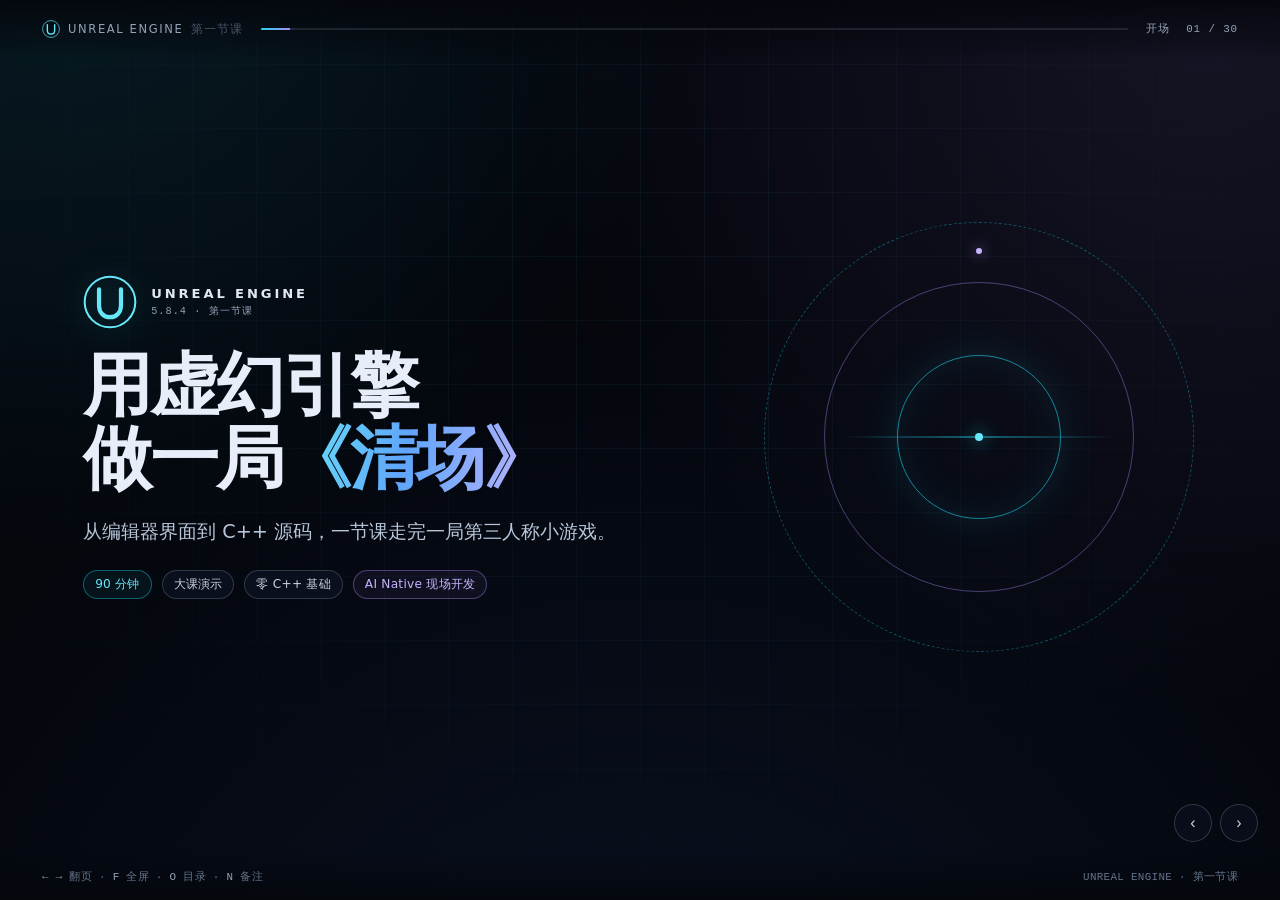
==== html/index.html @ 7608ccec "第一节课：UE《清场》课程规划与 HTML 课件" ====
<!DOCTYPE html>
<html lang="zh-CN">
<head>
<meta charset="UTF-8">
<meta name="viewport" content="width=device-width, initial-scale=1">
<title>第一节课 · 用虚幻引擎做一局《清场》</title>
<link rel="stylesheet" href="style.css">
</head>
<body>

<svg class="defs" aria-hidden="true">
  <defs>
    <symbol id="ue-mark" viewBox="0 0 64 64">
      <circle cx="32" cy="32" r="30" fill="none" stroke="currentColor" stroke-width="2.4"/>
      <path d="M19 17v19c0 8.5 5.4 14 13 14s13-5.5 13-14V17" fill="none" stroke="currentColor" stroke-width="5" stroke-linecap="round"/>
    </symbol>
    <marker id="arr-red" markerWidth="10" markerHeight="10" refX="8" refY="3" orient="auto"><path d="M0,0 L8,3 L0,6 Z" fill="#fb7185"/></marker>
    <marker id="arr-green" markerWidth="10" markerHeight="10" refX="8" refY="3" orient="auto"><path d="M0,0 L8,3 L0,6 Z" fill="#34d399"/></marker>
    <marker id="arr-blue" markerWidth="10" markerHeight="10" refX="8" refY="3" orient="auto"><path d="M0,0 L8,3 L0,6 Z" fill="#60a5fa"/></marker>
    <marker id="arr-cyan" markerWidth="10" markerHeight="10" refX="8" refY="3" orient="auto"><path d="M0,0 L8,3 L0,6 Z" fill="#22d3ee"/></marker>
    <marker id="arr-violet" markerWidth="10" markerHeight="10" refX="8" refY="3" orient="auto"><path d="M0,0 L8,3 L0,6 Z" fill="#a78bfa"/></marker>
    <marker id="arr-amber" markerWidth="10" markerHeight="10" refX="8" refY="3" orient="auto"><path d="M0,0 L8,3 L0,6 Z" fill="#fbbf24"/></marker>
  </defs>
</svg>

<div class="deck">
  <header class="topbar">
    <div class="brand">
      <svg class="ue-logo sm"><use href="#ue-mark"/></svg>
      <span>UNREAL ENGINE</span>
      <i>第一节课</i>
    </div>
    <div class="progress"><span id="progressBar"></span></div>
    <div class="meta"><span id="sectionLabel"></span><span id="counter">01 / 30</span></div>
  </header>

  <main id="slides">

    <section class="slide cover active" data-section="开场" data-title="用虚幻引擎做一局《清场》">
      <div class="slide-inner cover-grid">
        <div>
          <div class="logo-lockup reveal">
            <svg class="ue-logo"><use href="#ue-mark"/></svg>
            <div><b>UNREAL ENGINE</b><span>5.8.4 · 第一节课</span></div>
          </div>
          <h1 class="reveal" style="--d:1">用虚幻引擎<br>做一局<span class="grad">《清场》</span></h1>
          <p class="lead reveal" style="--d:2">从编辑器界面到 C++ 源码，一节课走完一局第三人称小游戏。</p>
          <div class="chips reveal" style="--d:3">
            <span class="chip cyan">90 分钟</span>
            <span class="chip">大课演示</span>
            <span class="chip">零 C++ 基础</span>
            <span class="chip violet">AI Native 现场开发</span>
          </div>
        </div>
        <div class="hero-visual reveal" style="--d:2" aria-hidden="true">
          <div class="ring r1"></div>
          <div class="ring r2"></div>
          <div class="ring r3"></div>
          <div class="cross"></div>
          <div class="orb-dot"></div>
          <div class="orb"><i></i></div>
        </div>
      </div>
      <aside class="notes">开场别讲历史。直接说：90 分钟后，你们会看到一局能跑、能打、能赢的游戏，以及它对应的源码。</aside>
    </section>

    <section class="slide" data-section="路线" data-title="90 分钟路线">
      <div class="slide-inner">
        <div class="kicker reveal">今天的路线</div>
        <h2 class="reveal" style="--d:1">90 分钟，把一局游戏从界面带到源码</h2>
        <p class="lead reveal" style="--d:2">前 40 分钟打基础，中间 20 分钟讲框架和读法，最后 30 分钟现场生成、读码收口。</p>
        <div class="timeline reveal" style="--d:3">
          <div class="tl-item"><span class="t">06–24</span><b>界面 + 坐标系</b><small>先能在编辑器里找到东西</small></div>
          <div class="tl-item"><span class="t">24–40</span><b>射线 + Tick</b><small>打中什么，什么时候跑</small></div>
          <div class="tl-item"><span class="t">40–52</span><b>Gameplay 框架</b><small>五个类，五个问题</small></div>
          <div class="tl-item"><span class="t">52–60</span><b>蓝图与 C++</b><small>同一个类的两种写法</small></div>
          <div class="tl-item"><span class="t">60–84</span><b>AI Native</b><small>四个任务，现场生成</small></div>
          <div class="tl-item"><span class="t">84–90</span><b>读码 + 收尾</b><small>把生成的代码对上号</small></div>
        </div>
      </div>
      <aside class="notes">把节奏说清楚：前 40 分钟打基础，后 30 分钟现场生成。每个时间段只做一件事，别拖。</aside>
    </section>

    <section class="slide" data-section="目标" data-title="最终形态：清场">
      <div class="slide-inner">
        <div class="kicker reveal">最终形态</div>
        <h2 class="reveal" style="--d:1">一局完整的《清场》</h2>
        <div class="two reveal" style="--d:2">
          <div class="arena" aria-hidden="true">
            <div class="floor"></div>
            <div class="crate" style="left:18%;top:26%"></div>
            <div class="crate" style="left:68%;top:58%"></div>
            <div class="crate" style="left:44%;top:70%"></div>
            <div class="enemy" style="left:24%;top:38%"></div>
            <div class="enemy" style="left:72%;top:28%"></div>
            <div class="enemy" style="left:61%;top:64%"></div>
            <div class="enemy" style="left:33%;top:62%"></div>
            <div class="enemy" style="left:80%;top:48%"></div>
            <div class="player" style="left:48%;top:46%"></div>
            <div class="crosshair"></div>
            <div class="hud-mock">
              <div class="hp"><i></i></div>
              <div class="count">剩余 5</div>
            </div>
          </div>
          <div class="stack">
            <div class="card">
              <span class="num">核心循环</span>
              <ul class="list">
                <li>移动、跳跃、瞄准</li>
                <li>准星点射，小怪两枪倒</li>
                <li>被小怪追着打，血量下降</li>
                <li>清完 5 个胜利，血量归零失败</li>
                <li>按 R 重开</li>
              </ul>
            </div>
            <div class="grid g4">
              <div class="stat">5<small>小怪</small></div>
              <div class="stat">100<small>玩家血量</small></div>
              <div class="stat">25<small>单发伤害</small></div>
              <div class="stat">2<small>枪一个</small></div>
            </div>
          </div>
        </div>
      </div>
      <aside class="notes">先把目标亮出来。后面每个知识点都服务于这一局：坐标、射线、Tick、血量和胜负。</aside>
    </section>

    <section class="slide" data-section="界面" data-title="编辑器先认四块">
      <div class="slide-inner">
        <div class="kicker reveal">界面</div>
        <h2 class="reveal" style="--d:1">编辑器先认四块</h2>
        <p class="lead reveal" style="--d:2">今天只用到这四个面板，其它的先当不存在。</p>
        <div class="editor-mock reveal" style="--d:3" aria-hidden="true">
          <div class="panel viewport"><span>Viewport</span><b>视口</b><em class="badge">看</em></div>
          <div class="panel outliner"><span>Outliner</span><b>大纲</b><em class="badge">选</em></div>
          <div class="panel details"><span>Details</span><b>细节</b><em class="badge">改</em></div>
          <div class="panel content"><span>Content Browser</span><b>内容浏览器</b><em class="badge">找</em></div>
        </div>
      </div>
      <aside class="notes">打开工程，先用大纲点一个箱子，让大家看细节面板的数字跟着变。不要先讲蓝图。</aside>
    </section>

    <section class="slide" data-section="界面" data-title="点一下，改的是关卡里的对象">
      <div class="slide-inner">
        <div class="kicker reveal">界面</div>
        <h2 class="reveal" style="--d:1">点一下，改的是关卡里的那个对象</h2>
        <div class="grid g3 reveal" style="--d:2">
          <div class="card"><span class="num">01</span><h3>大纲里选中</h3><p class="small muted">点名字，视口里出现选中框。</p></div>
          <div class="card"><span class="num">02</span><h3>视口里拖 Gizmo</h3><p class="small muted">红绿蓝三个箭头，对应三个轴。</p></div>
          <div class="card"><span class="num">03</span><h3>细节面板改数值</h3><p class="small muted">Location / Rotation / Scale 实时变。</p></div>
        </div>
        <div class="card reveal" style="--d:3;margin-top:20px">
          <div class="row">
            <span class="chip cyan">Play / PIE</span>
            <span class="muted small">玩一下，按 Esc 停下，回到编辑状态。</span>
          </div>
          <p class="small" style="margin-top:10px">现在改的是<b>关卡里的这个实例</b>；类本身在内容浏览器里。这个区别后面会反复用到。</p>
        </div>
      </div>
      <aside class="notes">强调“实例”和“类”的区别。视口里拖的是位置，不是模型本身。</aside>
    </section>

    <section class="slide" data-section="必备知识" data-title="UE 的坐标系：左手系">
      <div class="slide-inner">
        <div class="kicker reveal">坐标系</div>
        <h2 class="reveal" style="--d:1">UE 的坐标系：左手系</h2>
        <div class="two reveal" style="--d:2">
          <svg class="diagram" viewBox="0 0 560 440" role="img" aria-label="UE 左手坐标系：X 向前、Y 向右、Z 向上">
            <polygon points="280,250 440,330 280,410 120,330" fill="rgba(59,130,246,.06)" stroke="rgba(148,163,184,.2)" stroke-width="1"/>
            <path d="M280 250 L280 330 M200 290 L360 370 M360 290 L200 370" stroke="rgba(148,163,184,.12)" stroke-width="1"/>
            <line x1="280" y1="330" x2="280" y2="76" stroke="#60a5fa" stroke-width="4" marker-end="url(#arr-blue)"/>
            <line x1="280" y1="330" x2="108" y2="406" stroke="#fb7185" stroke-width="4" marker-end="url(#arr-red)"/>
            <line x1="280" y1="330" x2="452" y2="406" stroke="#34d399" stroke-width="4" marker-end="url(#arr-green)"/>
            <rect x="266" y="262" width="28" height="68" rx="14" fill="rgba(34,211,238,.12)" stroke="#22d3ee" stroke-width="2"/>
            <circle cx="280" cy="262" r="14" fill="rgba(34,211,238,.18)" stroke="#22d3ee" stroke-width="2"/>
            <circle cx="280" cy="330" r="5" fill="#e2e8f0"/>
            <text x="292" y="72" fill="#93c5fd" font-size="19" font-weight="600">Z 上</text>
            <text x="54" y="424" fill="#fda4af" font-size="19" font-weight="600">X 前</text>
            <text x="464" y="424" fill="#6ee7b7" font-size="19" font-weight="600">Y 右</text>
            <text x="292" y="368" fill="#94a3b8" font-size="14">原点</text>
            <text x="300" y="296" fill="#67e8f9" font-size="13">角色</text>
          </svg>
          <div>
            <ul class="list">
              <li><b style="color:#fda4af">X</b> 朝前：角色面朝的方向</li>
              <li><b style="color:#6ee7b7">Y</b> 朝右：从角色左手边到右手边</li>
              <li><b style="color:#93c5fd">Z</b> 朝上：跳跃、高度</li>
              <li>单位是厘米：角色约 180，地板一格 100</li>
              <li>和数学课常见的 Y 朝上不同，先把这张图记住</li>
            </ul>
            <div class="card tight" style="margin-top:18px">
              <p class="small" style="margin:0"><b>判断方法：</b>看角色脚下的箭头，红色指向哪，哪就是它的前方。</p>
            </div>
          </div>
        </div>
      </div>
      <aside class="notes">在视口里沿 X 拖一下，强调 X 是朝前，不是屏幕左右。Y 才是左右。</aside>
    </section>

    <section class="slide" data-section="必备知识" data-title="一个物体在场景里的三件事">
      <div class="slide-inner">
        <div class="kicker reveal">坐标系</div>
        <h2 class="reveal" style="--d:1">一个物体在场景里的三件事</h2>
        <div class="grid g3 reveal" style="--d:2">
          <div class="card"><span class="num">Location</span><h3>位置</h3><p class="small muted">X / Y / Z，单位厘米。决定它站在哪。</p><div class="stat" style="font-size:1.3rem;margin-top:12px">0, 0, 0</div></div>
          <div class="card"><span class="num">Rotation</span><h3>旋转</h3><p class="small muted">Pitch / Yaw / Roll，单位度。决定它朝哪。</p><div class="stat" style="font-size:1.3rem;margin-top:12px">0°, 0°, 0°</div></div>
          <div class="card"><span class="num">Scale</span><h3>缩放</h3><p class="small muted">三轴独立缩放。决定它多大。</p><div class="stat" style="font-size:1.3rem;margin-top:12px">1.0, 1.0, 1.0</div></div>
        </div>
        <div class="card reveal" style="--d:3;margin-top:20px">
          <div class="row" style="justify-content:space-between">
            <div><h3 style="margin-bottom:4px">世界坐标 vs 局部坐标</h3><p class="small muted" style="margin:0">父物体转 90°，子物体跟着转。局部坐标是“相对父物体”的。</p></div>
            <div class="flow"><span class="node c">父物体</span><span class="arr">→</span><span class="node">子物体</span><span class="arr">↺</span><span class="node v">一起转</span></div>
          </div>
        </div>
      </div>
      <aside class="notes">用父子物体演示：把箱子挂到另一个箱子下面，转父物体，子物体跟着动。</aside>
    </section>

    <section class="slide" data-section="必备知识" data-title="Pitch / Yaw / Roll">
      <div class="slide-inner">
        <div class="kicker reveal">坐标系</div>
        <h2 class="reveal" style="--d:1">Pitch / Yaw / Roll：三个轴，三种转法</h2>
        <div class="grid g3 reveal" style="--d:2">
          <div class="card" style="text-align:center">
            <svg class="diagram mini" viewBox="0 0 260 220">
              <circle cx="120" cy="110" r="32" fill="rgba(34,211,238,.1)" stroke="#22d3ee" stroke-width="2"/>
              <path d="M120 110 L158 110" stroke="#22d3ee" stroke-width="3" stroke-linecap="round"/>
              <circle cx="162" cy="110" r="4" fill="#22d3ee"/>
              <path d="M178 68 A56 56 0 0 1 178 152" fill="none" stroke="#fb7185" stroke-width="3" marker-end="url(#arr-red)"/>
              <text x="130" y="192" text-anchor="middle" fill="#e2e8f0" font-size="18" font-weight="600">Pitch</text>
              <text x="130" y="212" text-anchor="middle" fill="#94a3b8" font-size="13">点头</text>
            </svg>
          </div>
          <div class="card" style="text-align:center">
            <svg class="diagram mini" viewBox="0 0 260 220">
              <circle cx="130" cy="110" r="32" fill="rgba(52,211,153,.1)" stroke="#34d399" stroke-width="2"/>
              <path d="M130 110 L168 110" stroke="#34d399" stroke-width="3" stroke-linecap="round"/>
              <circle cx="172" cy="110" r="4" fill="#34d399"/>
              <path d="M172 110 A52 52 0 1 1 90 122" fill="none" stroke="#fb7185" stroke-width="3" marker-end="url(#arr-red)"/>
              <text x="130" y="192" text-anchor="middle" fill="#e2e8f0" font-size="18" font-weight="600">Yaw</text>
              <text x="130" y="212" text-anchor="middle" fill="#94a3b8" font-size="13">摇头</text>
            </svg>
          </div>
          <div class="card" style="text-align:center">
            <svg class="diagram mini" viewBox="0 0 260 220">
              <circle cx="130" cy="110" r="32" fill="rgba(167,139,250,.1)" stroke="#a78bfa" stroke-width="2"/>
              <path d="M98 110 L162 110" stroke="#a78bfa" stroke-width="3" stroke-linecap="round"/>
              <path d="M102 88 A46 46 0 0 1 158 88" fill="none" stroke="#fb7185" stroke-width="3" marker-end="url(#arr-red)"/>
              <text x="130" y="192" text-anchor="middle" fill="#e2e8f0" font-size="18" font-weight="600">Roll</text>
              <text x="130" y="212" text-anchor="middle" fill="#94a3b8" font-size="13">歪头</text>
            </svg>
          </div>
        </div>
        <p class="lead reveal" style="--d:3;text-align:center;margin-top:18px">点头是 Pitch，摇头是 Yaw，歪头是 Roll。</p>
      </div>
      <aside class="notes">用手腕做三个动作，让学生跟着做一次。比背单词快。</aside>
    </section>

    <section class="slide" data-section="必备知识" data-title="射线检测：起点 + 方向">
      <div class="slide-inner">
        <div class="kicker reveal">射线检测</div>
        <h2 class="reveal" style="--d:1">从一点朝一个方向，问「打到了什么」</h2>
        <div class="two reveal" style="--d:2">
          <svg class="diagram" viewBox="0 0 680 380" role="img" aria-label="射线从起点沿方向命中目标，返回命中点和法线">
            <rect x="52" y="186" width="54" height="34" rx="6" fill="rgba(34,211,238,.12)" stroke="#22d3ee" stroke-width="2"/>
            <circle cx="112" cy="203" r="7" fill="#22d3ee"/>
            <text x="40" y="250" fill="#67e8f9" font-size="15">起点</text>
            <rect x="500" y="110" width="46" height="120" rx="22" fill="rgba(251,113,133,.12)" stroke="#fb7185" stroke-width="2"/>
            <text x="498" y="270" fill="#fda4af" font-size="15">目标</text>
            <line x1="118" y1="203" x2="500" y2="170" stroke="#22d3ee" stroke-width="2.5" stroke-dasharray="8 7"/>
            <line x1="500" y1="170" x2="648" y2="150" stroke="rgba(34,211,238,.28)" stroke-width="2" stroke-dasharray="4 8"/>
            <circle cx="500" cy="170" r="7" fill="#fff" stroke="#22d3ee" stroke-width="3"/>
            <path d="M500 170 L500 94" stroke="#34d399" stroke-width="2.5" marker-end="url(#arr-green)"/>
            <text x="512" y="92" fill="#6ee7b7" font-size="15">法线</text>
            <text x="282" y="198" fill="#67e8f9" font-size="14">方向</text>
            <text x="470" y="158" fill="#e2e8f0" font-size="14" text-anchor="end">命中点</text>
            <path d="M130 310 L500 310" stroke="rgba(148,163,184,.4)" stroke-width="1" stroke-dasharray="4 4"/>
            <path d="M130 304 L130 316 M500 304 L500 316" stroke="rgba(148,163,184,.4)" stroke-width="1"/>
            <text x="315" y="302" text-anchor="middle" fill="#94a3b8" font-size="13">距离</text>
          </svg>
          <div class="stack">
            <div class="card tight"><span class="num">输入</span><p style="margin:0"><b>起点</b> + <b>方向</b>。方向通常是单位向量。</p></div>
            <div class="card tight"><span class="num">输出</span><p style="margin:0"><b>打中了谁</b>、命中点、距离、法线。</p></div>
            <div class="card tight" style="border-color:rgba(34,211,238,.35)"><span class="num">一句话</span><p style="margin:0">两个输入，一个结果。所有射线检测都是这一件事。</p></div>
          </div>
        </div>
      </div>
      <aside class="notes">用激光笔从眼睛指向屏幕一点，告诉大家：射线就是这条线，起点是眼睛，方向是手指的方向。</aside>
    </section>

    <section class="slide" data-section="必备知识" data-title="线、球、通道">
      <div class="slide-inner">
        <div class="kicker reveal">射线检测</div>
        <h2 class="reveal" style="--d:1">线、球、通道：只测该测的东西</h2>
        <div class="grid g3 reveal" style="--d:2">
          <div class="card">
            <span class="num">Line Trace</span>
            <h3>一条线</h3>
            <svg class="diagram mini" viewBox="0 0 260 150" style="margin:8px auto">
              <line x1="20" y1="100" x2="210" y2="60" stroke="#22d3ee" stroke-width="2" stroke-dasharray="6 5" marker-end="url(#arr-cyan)"/>
              <rect x="170" y="38" width="36" height="86" rx="18" fill="rgba(251,113,133,.1)" stroke="#fb7185" stroke-width="2"/>
              <circle cx="190" cy="66" r="5" fill="#fff"/>
            </svg>
            <p class="small muted" style="margin:0">一个点扫过去，最干净，适合点射。</p>
          </div>
          <div class="card">
            <span class="num">Sphere Trace</span>
            <h3>一条有粗细的线</h3>
            <svg class="diagram mini" viewBox="0 0 260 150" style="margin:8px auto">
              <line x1="20" y1="100" x2="180" y2="64" stroke="#a78bfa" stroke-width="18" stroke-opacity=".18"/>
              <line x1="20" y1="100" x2="180" y2="64" stroke="#a78bfa" stroke-width="2" marker-end="url(#arr-violet)"/>
              <circle cx="180" cy="64" r="26" fill="rgba(167,139,250,.12)" stroke="#a78bfa" stroke-width="2"/>
              <rect x="196" y="38" width="36" height="86" rx="18" fill="rgba(251,113,133,.1)" stroke="#fb7185" stroke-width="2"/>
            </svg>
            <p class="small muted" style="margin:0">有半径，擦边也能中，适合近战或粗判定。</p>
          </div>
          <div class="card">
            <span class="num">Trace Channel</span>
            <h3>通道决定“撞到什么”</h3>
            <ul class="list small">
              <li><b>Visibility</b>：场景里看得见的东西</li>
              <li><b>Camera</b>：只挡镜头的东西</li>
              <li>碰撞预设：Block / Overlap / Ignore</li>
            </ul>
          </div>
        </div>
        <div class="card reveal" style="--d:3;margin-top:18px">
          <div class="flow" style="justify-content:center">
            <span class="node c">准星</span><span class="arr">→</span>
            <span class="node">相机</span><span class="arr">→</span>
            <span class="node g">Visibility</span><span class="arr">→</span>
            <span class="node r">敌人</span>
          </div>
          <p class="small muted" style="text-align:center;margin:10px 0 0">这局游戏就走这一条链，别加自定义通道。</p>
        </div>
      </div>
      <aside class="notes">只讲 Visibility 和 Camera。自定义通道留给下一节课。</aside>
    </section>

    <section class="slide" data-section="必备知识" data-title="Tick：每帧都跑，还是发生了才跑">
      <div class="slide-inner">
        <div class="kicker reveal">游戏循环</div>
        <h2 class="reveal" style="--d:1">每帧都跑，还是发生了才跑？</h2>
        <div class="lane reveal" style="--d:2">
          <div class="label">Tick<small>每帧都跑</small></div>
          <div class="track ticks"></div>
        </div>
        <div class="lane reveal" style="--d:3">
          <div class="label">事件<small>发生了才跑</small></div>
          <div class="track events">
            <span class="ev" style="left:18%"></span>
            <span class="ev" style="left:47%"></span>
            <span class="ev" style="left:76%"></span>
          </div>
        </div>
        <div class="grid g3 reveal" style="--d:4;margin-top:16px">
          <div class="card tight"><h3>持续变化 → Tick</h3><p class="small muted" style="margin:0">敌人追人、冷却倒计时、每帧更新朝向。</p></div>
          <div class="card tight"><h3>响应 → 回调</h3><p class="small muted" style="margin:0">按键、受伤、碰撞、进出触发区。</p></div>
          <div class="card tight" style="border-color:rgba(34,211,238,.35)"><h3>原则</h3><p class="small" style="margin:0">能在事件里做，就别放 Tick。</p></div>
        </div>
      </div>
      <aside class="notes">问一句：敌人追人应该放哪？停两秒再答。答案是 Tick，因为它是持续变化。</aside>
    </section>

    <section class="slide" data-section="必备知识" data-title="DeltaTime：按秒算，不按帧算">
      <div class="slide-inner">
        <div class="kicker reveal">游戏循环</div>
        <h2 class="reveal" style="--d:1">DeltaTime：让速度按秒算，不按帧算</h2>
        <p class="lead reveal" style="--d:2">同样跑 1 秒，帧率不同，帧数就不同。乘上 DeltaTime，距离才一样。</p>
        <div class="reveal" style="--d:3;margin-top:18px">
          <div class="row" style="gap:16px;margin-bottom:8px"><span class="tiny" style="color:#67e8f9">60 fps</span><span class="muted small">每帧 16.7 ms</span></div>
          <div class="dt-track"></div>
          <div class="row" style="gap:16px;margin:18px 0 8px"><span class="tiny" style="color:#c4b5fd">30 fps</span><span class="muted small">每帧 33.3 ms</span></div>
          <div class="dt-track slow"></div>
          <div class="row" style="justify-content:space-between;margin-top:10px"><span class="tiny muted">0 s</span><span class="tiny muted">1 s · 都是 200 cm</span></div>
        </div>
        <div class="grid g2 reveal" style="--d:4;margin-top:18px">
          <div class="card tight"><span class="num">写法</span><pre class="code" style="border:0;padding:6px 0;background:transparent">Distance = Speed * DeltaTime;</pre></div>
          <div class="card tight" style="border-color:rgba(251,113,133,.35)"><h3 style="color:#fda4af">不乘会怎样</h3><p class="small muted" style="margin:0">帧率高一倍，跑得就快一倍。同一台机器换个场景，手感就变了。</p></div>
        </div>
      </div>
      <aside class="notes">现场把帧率限制到 30，跑同一段路，对比一下。这个演示比公式直观。</aside>
    </section>

    <section class="slide framework" data-section="框架" data-title="Gameplay 框架：五个类，五个问题">
      <div class="slide-inner">
        <div class="kicker reveal">Gameplay 框架</div>
        <h2 class="reveal" style="--d:1">五个类，回答五个问题</h2>
        <p class="lead reveal" style="--d:2">不背继承树。每个类只记一句话：它负责回答什么。</p>
        <svg class="diagram reveal" style="--d:3;margin-top:8px" viewBox="0 0 1000 470" role="img" aria-label="Gameplay 框架：GameMode、GameState、PlayerController、Character、PlayerState 的关系">
          <rect x="350" y="30" width="300" height="100" rx="14" fill="rgba(34,211,238,.07)" stroke="rgba(34,211,238,.55)" stroke-width="1.5"/>
          <text x="500" y="70" text-anchor="middle" fill="#67e8f9" font-size="21" font-weight="600">GameMode</text>
          <text x="500" y="100" text-anchor="middle" fill="#94a3b8" font-size="15">这一局怎么玩</text>
          <rect x="700" y="30" width="260" height="100" rx="14" fill="rgba(167,139,250,.07)" stroke="rgba(167,139,250,.55)" stroke-width="1.5"/>
          <text x="830" y="70" text-anchor="middle" fill="#c4b5fd" font-size="21" font-weight="600">GameState</text>
          <text x="830" y="100" text-anchor="middle" fill="#94a3b8" font-size="15">这一局现在怎样</text>
          <rect x="30" y="300" width="280" height="100" rx="14" fill="rgba(52,211,153,.07)" stroke="rgba(52,211,153,.55)" stroke-width="1.5"/>
          <text x="170" y="340" text-anchor="middle" fill="#6ee7b7" font-size="21" font-weight="600">PlayerController</text>
          <text x="170" y="370" text-anchor="middle" fill="#94a3b8" font-size="15">谁在操作</text>
          <rect x="350" y="300" width="300" height="100" rx="14" fill="rgba(251,191,36,.07)" stroke="rgba(251,191,36,.55)" stroke-width="1.5"/>
          <text x="500" y="340" text-anchor="middle" fill="#fcd34d" font-size="21" font-weight="600">Character</text>
          <text x="500" y="370" text-anchor="middle" fill="#94a3b8" font-size="15">被控制的身体</text>
          <rect x="700" y="300" width="260" height="100" rx="14" fill="rgba(148,163,184,.04)" stroke="rgba(148,163,184,.35)" stroke-width="1.5" stroke-dasharray="7 6"/>
          <text x="830" y="340" text-anchor="middle" fill="#94a3b8" font-size="21" font-weight="600">PlayerState</text>
          <text x="830" y="370" text-anchor="middle" fill="#64748b" font-size="15">跨局玩家数据 · 本课不用</text>
          <line x1="652" y1="80" x2="694" y2="80" stroke="#22d3ee" stroke-width="2" marker-end="url(#arr-cyan)"/>
          <text x="673" y="66" text-anchor="middle" fill="#67e8f9" font-size="12">写状态</text>
          <line x1="312" y1="350" x2="344" y2="350" stroke="#34d399" stroke-width="2" marker-end="url(#arr-green)"/>
          <text x="328" y="336" text-anchor="middle" fill="#6ee7b7" font-size="12">占有</text>
          <line x1="500" y1="134" x2="500" y2="294" stroke="rgba(34,211,238,.55)" stroke-width="2" stroke-dasharray="6 6" marker-end="url(#arr-cyan)"/>
          <text x="514" y="220" fill="#67e8f9" font-size="12">生成 / 规则</text>
          <line x1="652" y1="350" x2="694" y2="350" stroke="#a78bfa" stroke-width="2" marker-end="url(#arr-violet)"/>
          <text x="673" y="336" text-anchor="middle" fill="#c4b5fd" font-size="12">上报</text>
        </svg>
      </div>
      <aside class="notes">五个类只记五个问题，不背继承树。指到图上：规则、状态、操作、身体、跨局数据。</aside>
    </section>

    <section class="slide" data-section="框架" data-title="这局游戏里，谁是谁">
      <div class="slide-inner">
        <div class="kicker reveal">框架</div>
        <h2 class="reveal" style="--d:1">在这局《清场》里，谁是谁</h2>
        <div class="grid g3 reveal" style="--d:2">
          <div class="card"><span class="num">GameMode</span><h3>规则</h3><p class="small muted" style="margin:0">开局刷 5 个怪；剩余 0 判胜；玩家死亡判负。</p></div>
          <div class="card"><span class="num">GameState</span><h3>这一局的状态</h3><p class="small muted" style="margin:0">剩余人数、是否结束；HUD 从这里读。</p></div>
          <div class="card"><span class="num">PlayerController</span><h3>输入与 HUD</h3><p class="small muted" style="margin:0">按键映射、创建 HUD、R 重开。</p></div>
          <div class="card"><span class="num">Character</span><h3>玩家身体</h3><p class="small muted" style="margin:0">移动、相机、开火、死亡。</p></div>
          <div class="card"><span class="num">Enemy</span><h3>小怪</h3><p class="small muted" style="margin:0">直线追、近身攻击、被打死消失。</p></div>
          <div class="card"><span class="num">HealthComponent</span><h3>血量</h3><p class="small muted" style="margin:0">玩家和小怪共用；扣血、广播、死亡。</p></div>
        </div>
        <p class="small muted reveal" style="--d:3;margin-top:16px">PlayerState 这节不用：单人、没有跨局要保留的玩家数据。</p>
      </div>
      <aside class="notes">指到工程里：GameMode 是哪个蓝图，Character 是哪个蓝图。让学生把名字和类对上。</aside>
    </section>

    <section class="slide" data-section="框架" data-title="我的代码什么时候跑">
      <div class="slide-inner">
        <div class="kicker reveal">生命周期</div>
        <h2 class="reveal" style="--d:1">我的代码什么时候跑？</h2>
        <div class="life reveal" style="--d:2">
          <div class="life-node"><b>BeginPlay</b><small>进入游戏时跑一次，做初始化。</small></div>
          <div class="life-node loop"><b>Tick</b><small>每帧跑，适合持续变化。</small></div>
          <div class="life-node"><b>输入回调</b><small>玩家按键时才跑。</small></div>
          <div class="life-node"><b>EndPlay</b><small>离开游戏时跑一次，做收尾。</small></div>
        </div>
        <div class="card reveal" style="--d:3;margin-top:26px">
          <p style="margin:0;text-align:center;font-size:clamp(1rem,1.5vw,1.2rem)">初始化在 <b style="color:#67e8f9">BeginPlay</b>，持续变化在 <b style="color:#c4b5fd">Tick</b>，响应在 <b style="color:#fcd34d">回调</b>，收尾在 <b style="color:#6ee7b7">EndPlay</b>。</p>
        </div>
      </div>
      <aside class="notes">用打印演示：BeginPlay 只出现一次，Tick 一直刷。学生看到日志就懂了。</aside>
    </section>

    <section class="slide" data-section="蓝图与 C++" data-title="蓝图和 C++ 是同一个类的两种写法">
      <div class="slide-inner">
        <div class="kicker reveal">蓝图与 C++</div>
        <h2 class="reveal" style="--d:1">同一个类的两种写法</h2>
        <div class="two top reveal" style="--d:2">
          <div class="card">
            <span class="num">蓝图</span>
            <h3>节点连线</h3>
            <div class="flow" style="margin-top:14px">
              <span class="node c">Event BeginPlay</span><span class="arr">→</span>
              <span class="node">Print String</span>
            </div>
            <p class="small muted" style="margin-top:14px">适合快速搭逻辑、调参数，看得见。</p>
          </div>
          <div class="card">
            <span class="num">C++</span>
            <h3>类声明</h3>
            <pre class="code"><span class="kw">UCLASS</span>()
<span class="kw">class</span> <span class="ty">AClearArenaCharacter</span> : <span class="kw">public</span> ACharacter
{
    <span class="ty">GENERATED_BODY</span>()

    <span class="ty">UPROPERTY</span>(EditAnywhere)
    <span class="kw">float</span> MaxHealth = 100.f;

    <span class="ty">UFUNCTION</span>()
    <span class="kw">void</span> OnDied();
};</pre>
          </div>
        </div>
        <div class="grid g3 reveal" style="--d:3;margin-top:18px">
          <div class="card tight"><h3><span style="color:#c4b5fd">UCLASS</span></h3><p class="small muted" style="margin:0">告诉引擎：这是一个可认识的类。</p></div>
          <div class="card tight"><h3><span style="color:#c4b5fd">UPROPERTY</span></h3><p class="small muted" style="margin:0">变量进编辑器、参与回收。</p></div>
          <div class="card tight"><h3><span style="color:#c4b5fd">UFUNCTION</span></h3><p class="small muted" style="margin:0">函数能被蓝图或引擎调用。</p></div>
        </div>
        <p class="small muted reveal" style="--d:4;margin-top:14px">前缀：<b>A</b> 是 Actor，<b>U</b> 是 UObject，<b>F</b> 是普通结构体。对象由引擎回收，不用手动 delete。</p>
      </div>
      <aside class="notes">并排打开蓝图和对应 C++，指出同一个类名。让学生看到“这两个是一回事”。</aside>
    </section>

    <section class="slide" data-section="蓝图与 C++" data-title="零基础读 C++：只看四个地方">
      <div class="slide-inner">
        <div class="kicker reveal">蓝图与 C++</div>
        <h2 class="reveal" style="--d:1">零基础读 C++：只看四个地方</h2>
        <div class="grid g2 reveal" style="--d:2">
          <div class="card"><span class="num">01 · 类名</span><pre class="code" style="background:transparent;border:0;padding:0">class AClearArenaCharacter : public ACharacter</pre><p class="small muted" style="margin:8px 0 0">它继承谁，大概就知道它是什么。</p></div>
          <div class="card"><span class="num">02 · 变量</span><pre class="code" style="background:transparent;border:0;padding:0">UPROPERTY(EditAnywhere)
float MaxHealth = 100.f;</pre><p class="small muted" style="margin:8px 0 0">UPROPERTY 上面的，能在编辑器里看到。</p></div>
          <div class="card"><span class="num">03 · 函数</span><pre class="code" style="background:transparent;border:0;padding:0">UFUNCTION()
void OnDied();</pre><p class="small muted" style="margin:8px 0 0">函数名说明它干什么，先不用读实现。</p></div>
          <div class="card"><span class="num">04 · 时机</span><pre class="code" style="background:transparent;border:0;padding:0">BeginPlay() / Tick() / Fire()</pre><p class="small muted" style="margin:8px 0 0">先找它什么时候跑，再读它做了什么。</p></div>
        </div>
        <div class="card reveal" style="--d:3;margin-top:18px">
          <div class="row" style="justify-content:space-between">
            <span class="small"><b>头文件</b> = 目录：这个类有什么</span>
            <span class="small"><b>cpp</b> = 正文：具体怎么做</span>
            <span class="small"><b>指针</b> = 遥控器：指着一个对象，不是对象本身</span>
          </div>
        </div>
      </div>
      <aside class="notes">只认四个地方，别逐行讲语法。学生今天的目标是“指认”，不是“默写”。</aside>
    </section>

    <section class="slide" data-section="蓝图与 C++" data-title="只追一条链路">
      <div class="slide-inner">
        <div class="kicker reveal">读源码</div>
        <h2 class="reveal" style="--d:1">只追一条链路，就够读懂这局</h2>
        <p class="lead reveal" style="--d:2">从按下开火，到血条变化。今天所有代码都挂在这条线上。</p>
        <div class="card reveal" style="--d:3;margin-top:22px">
          <div class="flow" style="justify-content:center;row-gap:14px">
            <span class="node c">按下开火</span><span class="arr">→</span>
            <span class="node c">Fire()</span><span class="arr">→</span>
            <span class="node">Deproject</span><span class="arr">→</span>
            <span class="node">LineTrace</span><span class="arr">→</span>
            <span class="node a">ApplyDamage</span><span class="arr">→</span>
            <span class="node r">HealthComponent</span><span class="arr">→</span>
            <span class="node v">OnHealthChanged</span><span class="arr">→</span>
            <span class="node v">HUD</span>
          </div>
        </div>
        <div class="grid g3 reveal" style="--d:4;margin-top:18px">
          <div class="card tight"><h3>输入层</h3><p class="small muted" style="margin:0">按键 → 函数。先知道谁触发。</p></div>
          <div class="card tight"><h3>逻辑层</h3><p class="small muted" style="margin:0">射线、伤害、血量。数据怎么变。</p></div>
          <div class="card tight"><h3>表现层</h3><p class="small muted" style="margin:0">委托 → HUD。屏幕怎么变。</p></div>
        </div>
      </div>
      <aside class="notes">这条链是今天读源码的唯一路线。每生成一个任务，就回到这条链上指出位置。</aside>
    </section>

    <section class="slide" data-section="AI Native" data-title="AI Native 现场开发流程">
      <div class="slide-inner">
        <div class="kicker reveal">AI Native</div>
        <h2 class="reveal" style="--d:1">不是让 AI 替你想，是让它替你敲</h2>
        <p class="lead reveal" style="--d:2">一次只做一件事。每一步都能编译、能验收、能回滚。</p>
        <div class="grid g3 reveal" style="--d:3;margin-top:20px">
          <div class="card"><span class="num">01</span><h3>说需求</h3><p class="small muted" style="margin:0">目标、文件、约束、验收标准，一次说清。</p></div>
          <div class="card"><span class="num">02</span><h3>生成</h3><p class="small muted" style="margin:0">让它只改指定文件，不许顺手重构。</p></div>
          <div class="card"><span class="num">03</span><h3>看 diff</h3><p class="small muted" style="margin:0">改了哪些文件，有没有越界。</p></div>
          <div class="card"><span class="num">04</span><h3>编译</h3><p class="small muted" style="margin:0">报错原样喂回去，不猜。</p></div>
          <div class="card"><span class="num">05</span><h3>验收</h3><p class="small muted" style="margin:0">按事先写好的标准试一遍。</p></div>
          <div class="card"><span class="num">06</span><h3>提交</h3><p class="small muted" style="margin:0">一个任务一个 commit，失败可回滚。</p></div>
        </div>
        <div class="card reveal" style="--d:4;margin-top:18px;text-align:center">
          <p style="margin:0"><b style="color:#67e8f9">AI 写</b> · <b style="color:#c4b5fd">老师审</b> · <b style="color:#6ee7b7">学生指认</b></p>
        </div>
      </div>
      <aside class="notes">先写验收标准，再让 AI 生成；不要反过来。生成时安静等，结果出来再讲。</aside>
    </section>

    <section class="slide" data-section="AI Native" data-title="生成之后，必须人工看这五处">
      <div class="slide-inner">
        <div class="kicker reveal">AI Native</div>
        <h2 class="reveal" style="--d:1">生成之后，必须人工看这五处</h2>
        <div class="grid g2 reveal" style="--d:2">
          <div class="warn">射线有没有 <b>忽略自己</b>，通道是不是 Visibility。</div>
          <div class="warn">伤害是不是走 <b>ApplyDamage</b>，有没有直接改别人的血。</div>
          <div class="warn">委托有没有 <b>重复绑定</b>，死亡会不会触发两次。</div>
          <div class="warn">Tick 里有没有 <b>不必要的开销</b>，能不能改成事件。</div>
          <div class="warn">有没有 <b>编造的 API</b>。编译不过往往就是它。</div>
          <div class="warn">有没有 <b>改到别的类</b>。越界的改动一律退回。</div>
        </div>
        <div class="card reveal" style="--d:3;margin-top:20px">
          <p class="small" style="margin:0"><b>看不懂就停。</b>AI 生成的代码，读不懂就不算完成；先让它解释，再决定留不留。</p>
        </div>
      </div>
      <aside class="notes">这五处是今天的审查清单。每生成一个任务，就按这张表过一遍。</aside>
    </section>

    <section class="slide" data-section="AI Native" data-title="基础工程里有什么">
      <div class="slide-inner">
        <div class="kicker reveal">基础工程</div>
        <h2 class="reveal" style="--d:1">课前已经准备好的，和现场要生成的</h2>
        <div class="two top reveal" style="--d:2">
          <div class="card" style="border-color:rgba(52,211,153,.35)">
            <span class="num" style="color:#6ee7b7">已预置 · 能跑</span>
            <ul class="list green small">
              <li>UE 5.8.4 C++ 工程、第三人称模板</li>
              <li>场地、墙、箱子、5 个刷怪点</li>
              <li>移动、相机、Enhanced Input</li>
              <li>Idle / Run / Jump / Fall 状态机</li>
              <li>HUD 布局：血条、人数、准星、提示</li>
              <li>七个类的骨架，方法留空</li>
              <li><code>base</code> 标签，随时可回</li>
            </ul>
          </div>
          <div class="card" style="border-color:rgba(251,191,36,.35)">
            <span class="num" style="color:#fcd34d">现场生成 · 增量</span>
            <ul class="list amber small">
              <li>任务 1：HealthComponent 扣血与委托</li>
              <li>任务 2：Fire 射线与 ApplyDamage</li>
              <li>任务 3：Enemy 追击与攻击</li>
              <li>任务 4：GameMode 胜负 + HUD 绑定</li>
            </ul>
            <p class="small muted" style="margin:14px 0 0">基础工程能跑，现场才有东西可增量。</p>
          </div>
        </div>
      </div>
      <aside class="notes">强调基础工程是能跑的：能移动、能跳、能开火（只打日志）。现场只加逻辑。</aside>
    </section>

    <section class="slide" data-section="任务" data-title="任务 1 · 血量组件">
      <div class="slide-inner">
        <div class="row reveal" style="justify-content:space-between;margin-bottom:14px">
          <div><div class="kicker" style="margin-bottom:6px">任务 1 / 4</div><h2 style="margin:0">血量组件</h2></div>
          <span class="chip cyan">6 min</span>
        </div>
        <div class="task reveal" style="--d:2">
          <div class="prompt-wrap">
            <span class="prompt-tag">提示词</span>
            <button class="copy" data-target="p1">复制</button>
            <div class="prompt" id="p1">在 ClearArena 项目里实现 UHealthComponent：
- MaxHealth 默认 100，CurrentHealth 初始等于 MaxHealth
- BeginPlay 绑定 Owner 的 OnTakeAnyDamage
- 受伤后扣 CurrentHealth，广播 OnHealthChanged(Current, Max)
- 归零广播 OnDied，只触发一次
- 玩家和小怪共用，不写 UI，不改其他类</div>
          </div>
          <div class="stack">
            <div class="card tight"><span class="num">审查</span><ul class="list small"><li>委托签名对不对</li><li>绑定时机是不是 BeginPlay</li><li>死亡会不会触发两次</li></ul></div>
            <div class="card tight"><span class="num">验收</span><p class="small" style="margin:0">日志能看到扣血；血量归零只出现一次 Died。</p></div>
            <div class="row"><span class="chip green">step1-health</span></div>
          </div>
        </div>
      </div>
      <aside class="notes">提示词投屏，生成时安静等。结果出来先看 diff，再讲委托。</aside>
    </section>

    <section class="slide" data-section="任务" data-title="任务 2 · 射击与射线">
      <div class="slide-inner">
        <div class="row reveal" style="justify-content:space-between;margin-bottom:14px">
          <div><div class="kicker" style="margin-bottom:6px">任务 2 / 4</div><h2 style="margin:0">射击与射线</h2></div>
          <span class="chip cyan">6 min</span>
        </div>
        <div class="task reveal" style="--d:2">
          <div class="prompt-wrap">
            <span class="prompt-tag">提示词</span>
            <button class="copy" data-target="p2">复制</button>
            <div class="prompt" id="p2">在 AClearArenaCharacter::Fire 里实现第三人称点射：
- 取屏幕中心（准星）位置，DeprojectScreenPositionToWorld 得到起点和方向
- 从相机沿方向 LineTraceByChannel，通道 Visibility，距离 5000
- AddIgnoredActor(this)，不要打到自己
- 命中挂 UHealthComponent 的 Actor，调用 ApplyDamage，伤害 25
- DrawDebugLine 画 1 秒，方便验证
不要加武器模型，不要改动画</div>
          </div>
          <div class="stack">
            <div class="card tight"><span class="num">审查</span><ul class="list small"><li>通道是不是 Visibility</li><li>有没有忽略自己</li><li>伤害是否走 ApplyDamage</li></ul></div>
            <div class="card tight"><span class="num">验收</span><p class="small" style="margin:0">准星指哪打哪；小怪两枪倒；不误伤自己。</p></div>
            <div class="row"><span class="chip green">step2-fire</span></div>
          </div>
        </div>
      </div>
      <aside class="notes">这一页把坐标系和射线合起来：屏幕坐标 → 世界方向 → 射线。演示时用调试线确认打点。</aside>
    </section>

    <section class="slide" data-section="任务" data-title="任务 3 · 敌人">
      <div class="slide-inner">
        <div class="row reveal" style="justify-content:space-between;margin-bottom:14px">
          <div><div class="kicker" style="margin-bottom:6px">任务 3 / 4</div><h2 style="margin:0">敌人</h2></div>
          <span class="chip cyan">6 min</span>
        </div>
        <div class="task reveal" style="--d:2">
          <div class="prompt-wrap">
            <span class="prompt-tag">提示词</span>
            <button class="copy" data-target="p3">复制</button>
            <div class="prompt" id="p3">实现 AClearArenaEnemy：
- Tick 里朝玩家移动，速度 300，乘 DeltaTime
- 距离 200 内，每 1.5 秒对玩家 ApplyDamage 10
- 自己血量归零时通知 GameMode，然后销毁
- 不用导航、行为树、AIController
- 玩家为空时站着不动
不要改玩家类</div>
          </div>
          <div class="stack">
            <div class="card tight"><span class="num">审查</span><ul class="list small"><li>Tick 里有没有重活</li><li>有没有乘 DeltaTime</li><li>攻击冷却是否生效</li></ul></div>
            <div class="card tight"><span class="num">验收</span><p class="small" style="margin:0">小怪会追、近身会打、被打死会消失。</p></div>
            <div class="row"><span class="chip green">step3-enemy</span></div>
          </div>
        </div>
      </div>
      <aside class="notes">AI 常见错误：忘了 DeltaTime、每帧都攻击、死亡触发多次。现场盯这三处。</aside>
    </section>

    <section class="slide" data-section="任务" data-title="任务 4 · 胜负与 HUD">
      <div class="slide-inner">
        <div class="row reveal" style="justify-content:space-between;margin-bottom:14px">
          <div><div class="kicker" style="margin-bottom:6px">任务 4 / 4</div><h2 style="margin:0">胜负与 HUD</h2></div>
          <span class="chip cyan">6 min</span>
        </div>
        <div class="task reveal" style="--d:2">
          <div class="prompt-wrap">
            <span class="prompt-tag">提示词</span>
            <button class="copy" data-target="p4">复制</button>
            <div class="prompt" id="p4">实现 AClearArenaGameMode、AClearArenaGameState 和 HUD 绑定：
- 开局在 5 个 TargetPoint 各生成 1 个 Enemy，记录剩余数
- 敌人死亡剩余数减 1，减到 0 判胜
- 玩家 OnDied 判负
- GameState 存 RemainingEnemies、bGameOver，提供变更委托
- HUD 绑定血条、剩余数、胜负提示；R 重开
- 单人，不做网络同步</div>
          </div>
          <div class="stack">
            <div class="card tight"><span class="num">审查</span><ul class="list small"><li>计数会不会重复扣</li><li>胜负会不会触发多次</li><li>HUD 有没有解绑</li></ul></div>
            <div class="card tight"><span class="num">验收</span><p class="small" style="margin:0">清完 5 个胜利；血量归零失败；R 能重开。</p></div>
            <div class="row"><span class="chip green">step4-win</span></div>
          </div>
        </div>
      </div>
      <aside class="notes">最后一个任务把前面三个串起来。生成后直接跑一局，按验收清单过。</aside>
    </section>

    <section class="slide" data-section="收尾" data-title="改完代码为什么不生效">
      <div class="slide-inner">
        <div class="kicker reveal">编译与调试</div>
        <h2 class="reveal" style="--d:1">改完代码为什么不生效？</h2>
        <div class="grid g3 reveal" style="--d:2">
          <div class="card"><span class="num">01</span><h3>没编译</h3><p class="small muted" style="margin:0">改的是源码，跑的还是旧模块。</p></div>
          <div class="card"><span class="num">02</span><h3>Live Coding 改不了结构</h3><p class="small muted" style="margin:0">加成员变量、改继承，通常要重启编辑器。</p></div>
          <div class="card"><span class="num">03</span><h3>看错输出</h3><p class="small muted" style="margin:0">日志窗口、输出日志、屏幕打印，先确认看的是哪一处。</p></div>
        </div>
        <div class="card reveal" style="--d:3;margin-top:18px">
          <div class="flow" style="justify-content:center">
            <span class="node c">改代码</span><span class="arr">→</span>
            <span class="node">编译</span><span class="arr">→</span>
            <span class="node a">看输出</span><span class="arr">→</span>
            <span class="node g">运行验证</span>
          </div>
          <p class="small muted" style="text-align:center;margin:12px 0 0">演示：伤害 25 → 50，重新编译，两枪变一枪。</p>
        </div>
      </div>
      <aside class="notes">故意改 25 到 50，编译，演示一枪一个。让学生看到“改 → 编译 → 结果”的完整链路。</aside>
    </section>

    <section class="slide" data-section="收尾" data-title="现场验收">
      <div class="slide-inner">
        <div class="kicker reveal">验收</div>
        <h2 class="reveal" style="--d:1">一局完整跑通，才算做完</h2>
        <div class="grid g2 reveal" style="--d:2">
          <div class="card tight"><div class="check">能跑、能跳，镜头不穿墙</div></div>
          <div class="card tight"><div class="check">准星命中，小怪两枪倒</div></div>
          <div class="card tight"><div class="check">被小怪打，血条立刻掉</div></div>
          <div class="card tight"><div class="check">清完 5 个，显示胜利</div></div>
          <div class="card tight"><div class="check">血量归零，显示失败</div></div>
          <div class="card tight"><div class="check">按 R 能重开</div></div>
        </div>
        <div class="card reveal" style="--d:3;margin-top:18px">
          <p class="small muted" style="margin:0 0 8px">卡住就切标签，不硬修：</p>
          <div class="flow">
            <span class="node">base</span><span class="arr">→</span>
            <span class="node g">step1-health</span><span class="arr">→</span>
            <span class="node g">step2-fire</span><span class="arr">→</span>
            <span class="node g">step3-enemy</span><span class="arr">→</span>
            <span class="node g">step4-win</span>
          </div>
        </div>
      </div>
      <aside class="notes">按清单逐条过。过不了就切标签，课堂时间比现场修 bug 值钱。</aside>
    </section>

    <section class="slide" data-section="收尾" data-title="今天要带走的五件事">
      <div class="slide-inner">
        <div class="kicker reveal">收口</div>
        <h2 class="reveal" style="--d:1">今天真正要带走的</h2>
        <div class="stack reveal" style="--d:2;gap:10px;margin-top:8px">
          <div class="card tight"><div class="row"><span class="stat" style="font-size:1.1rem;color:#67e8f9">01</span><span><b>左手系</b><span class="muted small"> · X 前、Y 右、Z 上，单位厘米</span></span></div></div>
          <div class="card tight"><div class="row"><span class="stat" style="font-size:1.1rem;color:#67e8f9">02</span><span><b>射线</b><span class="muted small"> · 起点 + 方向，返回命中了谁、在哪、多远</span></span></div></div>
          <div class="card tight"><div class="row"><span class="stat" style="font-size:1.1rem;color:#67e8f9">03</span><span><b>Tick 与事件</b><span class="muted small"> · 持续变化每帧跑，响应发生了才跑，速度乘 DeltaTime</span></span></div></div>
          <div class="card tight"><div class="row"><span class="stat" style="font-size:1.1rem;color:#67e8f9">04</span><span><b>Gameplay 框架</b><span class="muted small"> · GameMode / GameState / Controller / Character / PlayerState</span></span></div></div>
          <div class="card tight"><div class="row"><span class="stat" style="font-size:1.1rem;color:#67e8f9">05</span><span><b>AI 生成要审查</b><span class="muted small"> · 看 diff、编译、验收、提交，四步缺一不可</span></span></div></div>
        </div>
        <p class="lead reveal" style="--d:3;text-align:center;margin-top:18px">会读，比会写更重要。</p>
      </div>
      <aside class="notes">收口只讲这五条。不要再展开新概念，留时间给提问。</aside>
    </section>

    <section class="slide" data-section="课后" data-title="课后：改三个数，看三次结果">
      <div class="slide-inner">
        <div class="kicker reveal">课后</div>
        <h2 class="reveal" style="--d:1">改三个数，看三次结果</h2>
        <div class="grid g3 reveal" style="--d:2">
          <div class="card"><span class="num">01</span><h3>伤害 25 → 50</h3><p class="small muted" style="margin:0">编译后一枪一个。</p></div>
          <div class="card"><span class="num">02</span><h3>血量 100 → 200</h3><p class="small muted" style="margin:0">能多挨几下。</p></div>
          <div class="card"><span class="num">03</span><h3>小怪 5 → 3</h3><p class="small muted" style="margin:0">胜负条件不变。</p></div>
        </div>
        <div class="card reveal" style="--d:3;margin-top:20px">
          <span class="num">阅读顺序</span>
          <div class="flow">
            <span class="node c">Character::Fire</span><span class="arr">→</span>
            <span class="node r">HealthComponent</span><span class="arr">→</span>
            <span class="node v">GameMode</span><span class="arr">→</span>
            <span class="node">HUD</span>
          </div>
        </div>
      </div>
      <aside class="notes">课后只改三个数，别加功能。改完重新编译，记录变化。</aside>
    </section>

    <section class="slide" data-section="结束" data-title="下一节课见">
      <div class="slide-inner" style="text-align:center;align-items:center">
        <svg class="ue-logo reveal" style="width:72px;height:72px;margin-bottom:18px"><use href="#ue-mark"/></svg>
        <h1 class="reveal" style="--d:1">下一节课见</h1>
        <p class="lead reveal" style="--d:2;margin:0 auto">把工程跑起来，改三个数。剩下的，交给下一局。</p>
        <div class="chips reveal" style="--d:3;justify-content:center">
          <span class="chip cyan">Q &amp; A</span>
          <span class="chip">UE 5.8.4</span>
          <span class="chip violet">清场 · 第一课</span>
        </div>
      </div>
      <aside class="notes">留 2 分钟提问。没有问题的話，提醒课后任务和工程位置。</aside>
    </section>

  </main>

  <footer class="bottombar">
    <div class="hint"><span>← →</span> 翻页 · <span>F</span> 全屏 · <span>O</span> 目录 · <span>N</span> 备注</div>
    <div>UNREAL ENGINE · 第一节课</div>
  </footer>

  <div class="nav-btns">
    <button class="nav-btn" id="prevBtn" type="button" aria-label="上一页">‹</button>
    <button class="nav-btn" id="nextBtn" type="button" aria-label="下一页">›</button>
  </div>

  <div class="notes-panel" id="notesPanel" aria-live="polite"></div>

  <div class="overview" id="overview">
    <h3>目录 · O 关闭</h3>
    <div class="ov-grid" id="ovGrid"></div>
  </div>
</div>

<script src="deck.js"></script>
</body>
</html>
---- html/style.css ----
:root{
  --bg:#05070d;
  --panel:rgba(15,23,42,.72);
  --panel-2:rgba(10,16,29,.82);
  --line:rgba(148,163,184,.16);
  --line-strong:rgba(148,163,184,.28);
  --text:#e8eef9;
  --muted:#94a3b8;
  --cyan:#22d3ee;
  --blue:#3b82f6;
  --violet:#a78bfa;
  --green:#34d399;
  --amber:#fbbf24;
  --red:#fb7185;
  --mono:ui-monospace,SFMono-Regular,Menlo,Consolas,"Liberation Mono",monospace;
  --sans:"PingFang SC","Microsoft YaHei","Noto Sans SC","Source Han Sans SC",system-ui,-apple-system,"Segoe UI",sans-serif;
}
*,*::before,*::after{box-sizing:border-box}
html,body{margin:0;height:100%}
body{
  background:var(--bg);
  color:var(--text);
  font-family:var(--sans);
  overflow:hidden;
  -webkit-font-smoothing:antialiased;
}
body::before{
  content:"";position:fixed;inset:0;z-index:0;pointer-events:none;
  background-image:
    linear-gradient(rgba(56,189,248,.055) 1px,transparent 1px),
    linear-gradient(90deg,rgba(56,189,248,.055) 1px,transparent 1px);
  background-size:64px 64px;
  -webkit-mask-image:radial-gradient(ellipse at 50% 32%,#000 18%,transparent 78%);
  mask-image:radial-gradient(ellipse at 50% 32%,#000 18%,transparent 78%);
}
body::after{
  content:"";position:fixed;inset:-20%;z-index:0;pointer-events:none;
  background:
    radial-gradient(circle at 18% 8%,rgba(34,211,238,.10),transparent 34%),
    radial-gradient(circle at 82% 16%,rgba(167,139,250,.10),transparent 38%),
    radial-gradient(circle at 50% 105%,rgba(59,130,246,.09),transparent 52%);
}
.deck{position:relative;z-index:1;height:100vh;height:100dvh;overflow:hidden}
.defs{position:absolute;width:0;height:0;overflow:hidden}

.topbar{
  position:fixed;top:0;left:0;right:0;height:58px;z-index:20;
  display:flex;align-items:center;gap:18px;
  padding:0 clamp(18px,4vw,42px);
  background:linear-gradient(180deg,rgba(5,7,13,.92),rgba(5,7,13,.35) 72%,transparent);
}
.brand{display:flex;align-items:center;gap:8px;white-space:nowrap;font-size:.72rem;letter-spacing:.14em;color:var(--muted)}
.brand i{font-style:normal;color:#475569;letter-spacing:.08em}
.ue-logo{width:54px;height:54px;color:#67e8f9;filter:drop-shadow(0 0 18px rgba(34,211,238,.35));flex:none}
.ue-logo.sm{width:18px;height:18px;filter:none}
.progress{flex:1;height:2px;border-radius:2px;background:rgba(148,163,184,.16);overflow:hidden}
.progress span{display:block;height:100%;width:0;background:linear-gradient(90deg,var(--cyan),var(--violet));box-shadow:0 0 12px rgba(34,211,238,.8);transition:width .35s ease}
.meta{display:flex;align-items:center;gap:16px;font-family:var(--mono);font-size:.68rem;letter-spacing:.08em;color:var(--muted);white-space:nowrap}

.bottombar{
  position:fixed;left:0;right:0;bottom:0;height:46px;z-index:20;
  display:flex;align-items:center;justify-content:space-between;
  padding:0 clamp(18px,4vw,42px);
  background:linear-gradient(0deg,rgba(5,7,13,.94),transparent);
  color:#64748b;font-size:.68rem;font-family:var(--mono);letter-spacing:.03em;
}
.bottombar .hint span{color:#94a3b8}

.nav-btns{position:fixed;right:22px;bottom:58px;z-index:25;display:flex;gap:8px;transition:opacity .2s,visibility .2s}
.notes-open .nav-btns{opacity:0;visibility:hidden;pointer-events:none}
.nav-btn{
  width:38px;height:38px;border-radius:50%;border:1px solid var(--line-strong);
  background:rgba(10,16,29,.8);color:#cbd5e1;cursor:pointer;
  font-size:1rem;line-height:1;display:grid;place-items:center;
  transition:.2s;
}
.nav-btn:hover{color:#67e8f9;border-color:rgba(34,211,238,.55);box-shadow:0 0 20px rgba(34,211,238,.18)}

.slide{
  position:absolute;inset:0;z-index:1;
  padding:clamp(64px,8vh,94px) clamp(22px,6.5vw,110px) clamp(54px,7vh,76px);
  overflow-y:auto;overflow-x:hidden;
  opacity:0;visibility:hidden;transform:translateY(22px);
  transition:opacity .42s ease,transform .42s cubic-bezier(.2,.7,.2,1),visibility .42s;
  pointer-events:none;
  scrollbar-width:thin;scrollbar-color:rgba(34,211,238,.3) transparent;
}
.slide::-webkit-scrollbar{width:6px}
.slide::-webkit-scrollbar-thumb{background:rgba(34,211,238,.25);border-radius:3px}
.slide.active{opacity:1;visibility:visible;transform:none;pointer-events:auto}
.slide-inner{
  width:100%;max-width:1320px;margin:0 auto;
  min-height:calc(100vh - 170px);
  display:flex;flex-direction:column;justify-content:center;
}

.reveal{opacity:0}
.slide.active .reveal{animation:rise .55s cubic-bezier(.2,.7,.2,1) both;animation-delay:calc(var(--d,0)*60ms)}
@keyframes rise{from{opacity:0;transform:translateY(14px)}to{opacity:1;transform:none}}
@keyframes spin{to{transform:rotate(360deg)}}
@keyframes pulse{0%,100%{opacity:.5;transform:scale(.92)}50%{opacity:1;transform:scale(1.08)}}

.kicker{
  display:flex;align-items:center;gap:10px;
  font-family:var(--mono);font-size:.7rem;letter-spacing:.2em;
  text-transform:uppercase;color:var(--cyan);margin-bottom:14px;
}
.kicker::before{content:"";width:26px;height:1px;background:var(--cyan);box-shadow:0 0 12px var(--cyan)}
h1{font-size:clamp(2.3rem,5.4vw,5rem);line-height:1.06;letter-spacing:-.035em;margin:.15em 0 .3em;font-weight:700}
h2{font-size:clamp(1.8rem,3.3vw,3rem);line-height:1.14;letter-spacing:-.025em;margin:0 0 .35em;font-weight:650}
h3{font-size:clamp(1rem,1.35vw,1.18rem);line-height:1.3;margin:0 0 .45em;font-weight:600}
p{margin:.4em 0;line-height:1.62}
.lead{font-size:clamp(1.02rem,1.5vw,1.3rem);color:#b8c6da;line-height:1.62;max-width:72ch}
.grad{background:linear-gradient(100deg,#67e8f9,#60a5fa 46%,#c4b5fd);-webkit-background-clip:text;background-clip:text;color:transparent}
.muted{color:var(--muted)}
.small{font-size:.82rem}
.tiny{font-size:.72rem;font-family:var(--mono);letter-spacing:.05em}

.chips{display:flex;gap:10px;flex-wrap:wrap;margin-top:22px}
.chip{
  display:inline-flex;align-items:center;gap:6px;
  padding:.42em .9em;border-radius:999px;
  border:1px solid var(--line-strong);background:rgba(15,23,42,.55);
  color:#cbd5e1;font-size:.76rem;letter-spacing:.02em;white-space:nowrap;
}
.chip.cyan{color:#67e8f9;border-color:rgba(34,211,238,.4);background:rgba(34,211,238,.06)}
.chip.violet{color:#c4b5fd;border-color:rgba(167,139,250,.4);background:rgba(167,139,250,.06)}
.chip.green{color:#6ee7b7;border-color:rgba(52,211,153,.4);background:rgba(52,211,153,.06)}
.chip.amber{color:#fcd34d;border-color:rgba(251,191,36,.4);background:rgba(251,191,36,.06)}

.card{
  position:relative;overflow:hidden;
  background:linear-gradient(180deg,rgba(20,30,50,.82),rgba(10,16,29,.78));
  border:1px solid var(--line);border-radius:18px;
  padding:clamp(15px,1.9vw,24px);
  box-shadow:0 20px 60px rgba(0,0,0,.32),inset 0 1px 0 rgba(255,255,255,.04);
}
.card::before{
  content:"";position:absolute;left:0;right:0;top:0;height:1px;
  background:linear-gradient(90deg,transparent,rgba(34,211,238,.5),transparent);opacity:.65;
}
.card.tight{padding:clamp(12px,1.5vw,18px)}
.card h3{color:#e2e8f0}
.card .num{
  font-family:var(--mono);font-size:.66rem;letter-spacing:.12em;color:var(--cyan);
  display:block;margin-bottom:8px;
}

.grid{display:grid;gap:clamp(12px,1.6vw,20px)}
.g2{grid-template-columns:repeat(2,minmax(0,1fr))}
.g3{grid-template-columns:repeat(3,minmax(0,1fr))}
.g4{grid-template-columns:repeat(4,minmax(0,1fr))}
.two{display:grid;grid-template-columns:1.05fr .95fr;gap:clamp(20px,3vw,46px);align-items:center}
.two.top{align-items:start}
.split{display:grid;grid-template-columns:1.3fr .7fr;gap:clamp(18px,2.6vw,38px);align-items:start}
.stack{display:flex;flex-direction:column;gap:14px}
.row{display:flex;align-items:center;gap:12px;flex-wrap:wrap}

.list{display:flex;flex-direction:column;gap:.62em;margin:.55em 0 0;padding:0;list-style:none}
.list li{padding-left:1.3em;position:relative;color:#c3d0e2;font-size:clamp(.96rem,1.2vw,1.08rem);line-height:1.55}
.list li::before{
  content:"";position:absolute;left:0;top:.62em;width:6px;height:6px;border-radius:2px;
  background:var(--cyan);box-shadow:0 0 10px rgba(34,211,238,.7);transform:rotate(45deg);
}
.list.small li{font-size:.88rem;line-height:1.5}
.list.amber li::before{background:var(--amber);box-shadow:0 0 10px rgba(251,191,36,.6)}
.list.green li::before{background:var(--green);box-shadow:0 0 10px rgba(52,211,153,.6)}

.cover-grid{display:grid;grid-template-columns:1.18fr .82fr;gap:4vw;align-items:center}
.logo-lockup{display:flex;align-items:center;gap:14px;margin-bottom:20px}
.logo-lockup b{display:block;font-size:.82rem;letter-spacing:.22em;color:#e2e8f0;font-weight:600}
.logo-lockup span{display:block;font-family:var(--mono);font-size:.64rem;letter-spacing:.1em;color:var(--muted);margin-top:3px}

.hero-visual{position:relative;width:100%;max-width:430px;aspect-ratio:1;margin:0 auto}
.hero-visual .ring{position:absolute;border-radius:50%;border:1px solid rgba(34,211,238,.35)}
.ring.r1{inset:0;border-style:dashed;animation:spin 26s linear infinite}
.ring.r2{inset:14%;border-color:rgba(167,139,250,.42);animation:spin 17s linear infinite reverse}
.ring.r3{inset:31%;border-color:rgba(34,211,238,.62);box-shadow:0 0 46px rgba(34,211,238,.12),inset 0 0 46px rgba(34,211,238,.08)}
.cross::before,.cross::after{content:"";position:absolute;background:linear-gradient(90deg,transparent,rgba(34,211,238,.9),transparent)}
.cross::before{left:50%;top:18%;bottom:18%;width:1px;transform:translateX(-50%)}
.cross::after{top:50%;left:18%;right:18%;height:1px;transform:translateY(-50%)}
.orb-dot{position:absolute;left:50%;top:50%;width:8px;height:8px;border-radius:50%;background:#67e8f9;box-shadow:0 0 18px var(--cyan);transform:translate(-50%,-50%)}
.orb{position:absolute;inset:0;animation:spin 9s linear infinite}
.orb i{position:absolute;left:50%;top:6%;width:6px;height:6px;border-radius:50%;background:#c4b5fd;box-shadow:0 0 14px var(--violet);transform:translateX(-50%);animation:pulse 2.4s ease-in-out infinite}

.timeline{display:grid;grid-template-columns:repeat(6,1fr);position:relative;margin-top:30px}
.timeline::before{content:"";position:absolute;left:0;right:0;top:14px;height:1px;background:linear-gradient(90deg,rgba(34,211,238,.65),rgba(167,139,250,.65))}
.tl-item{position:relative;padding:38px 14px 0 0}
.tl-item::before{content:"";position:absolute;top:9px;left:0;width:11px;height:11px;border-radius:50%;background:#0b1220;border:2px solid var(--cyan);box-shadow:0 0 12px rgba(34,211,238,.6)}
.tl-item .t{display:block;font-family:var(--mono);font-size:.66rem;color:var(--cyan);letter-spacing:.06em;margin-bottom:6px}
.tl-item b{display:block;font-size:.9rem;font-weight:600;margin-bottom:4px}
.tl-item small{display:block;color:var(--muted);font-size:.72rem;line-height:1.42}

.arena{
  position:relative;aspect-ratio:4/3;border-radius:20px;overflow:hidden;
  border:1px solid rgba(34,211,238,.22);
  background:
    radial-gradient(circle at 50% 45%,rgba(34,211,238,.08),transparent 56%),
    linear-gradient(180deg,#0a1220,#070b12);
  box-shadow:0 30px 80px rgba(0,0,0,.5),inset 0 0 80px rgba(34,211,238,.04);
}
.arena .floor{
  position:absolute;inset:7%;
  background-image:
    linear-gradient(rgba(56,189,248,.14) 1px,transparent 1px),
    linear-gradient(90deg,rgba(56,189,248,.14) 1px,transparent 1px);
  background-size:9% 9%;
  border:1px solid rgba(56,189,248,.16);
  -webkit-mask-image:linear-gradient(180deg,#000 55%,transparent);
  mask-image:linear-gradient(180deg,#000 55%,transparent);
}
.enemy{position:absolute;width:14px;height:14px;border-radius:50%;background:var(--red);box-shadow:0 0 16px rgba(251,113,133,.9);z-index:2}
.crate{position:absolute;width:7%;height:9%;border:1px solid rgba(148,163,184,.35);background:rgba(148,163,184,.08);border-radius:3px;z-index:1}
.player{position:absolute;width:20px;height:20px;background:var(--cyan);clip-path:polygon(50% 0,100% 100%,50% 76%,0 100%);box-shadow:0 0 20px var(--cyan);z-index:3}
.crosshair{position:absolute;left:50%;top:46%;width:30px;height:30px;transform:translate(-50%,-50%);z-index:4}
.crosshair::before,.crosshair::after{content:"";position:absolute;background:rgba(226,232,240,.55)}
.crosshair::before{left:50%;top:0;bottom:0;width:1px}
.crosshair::after{top:50%;left:0;right:0;height:1px}
.hud-mock{position:absolute;left:4%;right:4%;top:4%;display:flex;justify-content:space-between;align-items:flex-start;z-index:5}
.hp{width:34%;height:10px;border-radius:5px;border:1px solid rgba(226,232,240,.3);background:rgba(0,0,0,.4);overflow:hidden}
.hp i{display:block;height:100%;width:72%;background:linear-gradient(90deg,#34d399,#22d3ee);box-shadow:0 0 12px rgba(34,211,238,.6)}
.count{font-family:var(--mono);font-size:.68rem;color:#cbd5e1;letter-spacing:.08em;background:rgba(0,0,0,.35);padding:.25em .55em;border-radius:4px}

.editor-mock{
  display:grid;grid-template-columns:1fr 300px;grid-template-rows:1fr 1fr 170px;gap:8px;
  height:min(58vh,520px);padding:8px;border-radius:18px;border:1px solid var(--line);background:#070b12;
}
.panel{
  position:relative;border:1px solid rgba(148,163,184,.16);border-radius:10px;
  background:linear-gradient(180deg,rgba(20,30,50,.62),rgba(10,16,29,.62));
  padding:13px;display:flex;flex-direction:column;justify-content:flex-end;overflow:hidden;
}
.panel b{font-size:.9rem;display:block;margin-bottom:2px}
.panel span{font-family:var(--mono);font-size:.58rem;color:var(--muted);letter-spacing:.12em;text-transform:uppercase}
.panel.viewport{grid-row:1/3;background:linear-gradient(180deg,rgba(10,22,40,.9),rgba(7,12,20,.9))}
.panel.viewport::before{
  content:"";position:absolute;inset:0;
  background-image:linear-gradient(rgba(56,189,248,.08) 1px,transparent 1px),linear-gradient(90deg,rgba(56,189,248,.08) 1px,transparent 1px);
  background-size:56px 56px;
  -webkit-mask-image:radial-gradient(ellipse at 50% 50%,#000,transparent 75%);
  mask-image:radial-gradient(ellipse at 50% 50%,#000,transparent 75%);
}
.panel.content{grid-column:1/3}
.panel.outliner,.panel.details{border-color:rgba(34,211,238,.22)}
.panel .badge{position:absolute;top:10px;right:10px;font-family:var(--mono);font-size:.55rem;color:#67e8f9;border:1px solid rgba(34,211,238,.3);border-radius:4px;padding:.15em .4em;font-style:normal}

.diagram{width:100%;height:auto;display:block;overflow:visible}
.diagram text{font-family:var(--sans)}
.mini{max-width:260px;margin:0 auto}

.stat{font-family:var(--mono);font-size:clamp(1.5rem,2.6vw,2.2rem);color:#f1f5f9;line-height:1}
.stat small{display:block;font-family:var(--sans);font-size:.7rem;color:var(--muted);margin-top:7px;letter-spacing:.04em}

.lane{display:grid;grid-template-columns:130px 1fr;gap:16px;align-items:center;margin:14px 0}
.lane .label{font-size:.88rem;color:#cbd5e1}
.lane .label small{display:block;font-family:var(--mono);font-size:.62rem;color:var(--muted);margin-top:4px}
.track{height:44px;border-radius:8px;border:1px solid var(--line);position:relative;background:rgba(15,23,42,.5);overflow:hidden}
.track.ticks{background-image:repeating-linear-gradient(90deg,rgba(34,211,238,.85) 0 2px,transparent 2px 24px);background-size:100% 16px;background-repeat:no-repeat;background-position:left center}
.track.events{background-image:linear-gradient(90deg,rgba(251,191,36,.06),rgba(251,191,36,.02))}
.ev{position:absolute;top:50%;width:11px;height:11px;border-radius:50%;background:var(--amber);box-shadow:0 0 14px rgba(251,191,36,.85);transform:translate(-50%,-50%)}

.dt-track{height:32px;border-radius:7px;border:1px solid var(--line);background-color:rgba(15,23,42,.4);background-image:linear-gradient(90deg,rgba(34,211,238,.6) 0 70%,transparent 70% 100%);background-size:5% 100%;background-repeat:repeat-x}
.dt-track.slow{background-image:linear-gradient(90deg,rgba(167,139,250,.6) 0 70%,transparent 70% 100%);background-size:10% 100%}

.life{position:relative;display:grid;grid-template-columns:repeat(4,1fr);gap:16px;margin-top:34px}
.life::before{content:"";position:absolute;left:6%;right:6%;top:13px;height:1px;background:linear-gradient(90deg,var(--cyan),rgba(167,139,250,.7))}
.life-node{position:relative;padding-top:38px}
.life-node::before{content:"";position:absolute;top:7px;left:0;width:13px;height:13px;border-radius:50%;background:#0b1220;border:2px solid var(--cyan);box-shadow:0 0 12px rgba(34,211,238,.55)}
.life-node b{display:block;font-size:.95rem;margin-bottom:4px}
.life-node small{color:var(--muted);font-size:.76rem;line-height:1.4}
.life-node.loop::after{content:"↻";position:absolute;right:6px;top:-4px;color:var(--violet);font-size:1.1rem;text-shadow:0 0 12px rgba(167,139,250,.7)}

.flow{display:flex;align-items:center;gap:8px;flex-wrap:wrap}
.flow .node{
  padding:.42em .75em;border-radius:8px;border:1px solid var(--line);
  background:rgba(15,23,42,.65);font-family:var(--mono);font-size:.78rem;color:#cbd5e1;
}
.flow .node.c{border-color:rgba(34,211,238,.35);color:#67e8f9}
.flow .node.v{border-color:rgba(167,139,250,.35);color:#c4b5fd}
.flow .node.a{border-color:rgba(251,191,36,.35);color:#fcd34d}
.flow .node.r{border-color:rgba(251,113,133,.35);color:#fda4af}
.flow .node.g{border-color:rgba(52,211,153,.35);color:#6ee7b7}
.flow .arr{color:#475569;font-family:var(--mono)}

.prompt-wrap{position:relative}
.prompt{
  background:#060a11;border:1px solid rgba(34,211,238,.25);border-radius:14px;
  padding:20px 18px 16px;font-family:var(--mono);
  font-size:clamp(.8rem,1.02vw,.98rem);line-height:1.66;color:#c7d6e8;
  white-space:pre-wrap;box-shadow:inset 0 0 50px rgba(34,211,238,.035);
}
.prompt-tag{
  position:absolute;top:-9px;left:14px;z-index:2;
  padding:1px 8px;border-radius:4px;background:#0a1220;
  border:1px solid rgba(34,211,238,.3);color:#67e8f9;
  font-family:var(--mono);font-size:.58rem;letter-spacing:.14em;
}
.copy{
  position:absolute;top:10px;right:10px;z-index:2;
  font-family:var(--sans);font-size:.64rem;color:#94a3b8;
  background:rgba(15,23,42,.9);border:1px solid rgba(148,163,184,.22);
  border-radius:6px;padding:.3em .6em;cursor:pointer;transition:.2s;
}
.copy:hover{color:#67e8f9;border-color:rgba(34,211,238,.5)}

.task{display:grid;grid-template-columns:1.32fr .68fr;gap:clamp(18px,2.5vw,34px);align-items:start}
.check{display:flex;gap:10px;align-items:flex-start;font-size:.9rem;line-height:1.45;color:#cbd5e1}
.check::before{content:"✓";color:var(--green);font-family:var(--mono);font-weight:700;flex:none}
.warn{display:flex;gap:10px;align-items:flex-start;font-size:.88rem;line-height:1.45;color:#cbd5e1;padding:14px 16px;border:1px solid var(--line);border-radius:12px;background:rgba(15,23,42,.5)}
.warn::before{content:"!";flex:none;width:18px;height:18px;border-radius:50%;background:rgba(251,191,36,.15);border:1px solid rgba(251,191,36,.5);color:var(--amber);font-family:var(--mono);font-size:.7rem;display:grid;place-items:center;margin-top:1px}

pre.code{
  margin:0;background:#070b12;border:1px solid rgba(148,163,184,.18);border-radius:12px;
  padding:16px 18px;font-family:var(--mono);font-size:clamp(.76rem,.98vw,.92rem);
  line-height:1.62;color:#c9d8ea;overflow-x:auto;
}
pre.code .cm{color:#64748b}
pre.code .kw{color:#c4b5fd}
pre.code .ty{color:#67e8f9}

.notes{display:none}
.notes-panel{
  position:fixed;left:50%;bottom:58px;z-index:40;
  width:min(1100px,92vw);max-height:34vh;overflow:auto;
  transform:translateX(-50%) translateY(16px);
  background:rgba(6,10,17,.97);border:1px solid rgba(34,211,238,.3);
  border-radius:14px;padding:16px 20px;
  opacity:0;visibility:hidden;transition:.25s;
  font-size:.84rem;line-height:1.7;color:#c7d6e8;white-space:pre-wrap;
  box-shadow:0 24px 80px rgba(0,0,0,.6);
}
.notes-panel.open{opacity:1;visibility:visible;transform:translateX(-50%) translateY(0)}
.notes-panel::before{
  content:"讲者备注 · N 关闭";display:block;margin-bottom:8px;
  font-family:var(--mono);font-size:.58rem;letter-spacing:.14em;color:#67e8f9;
}

.overview{
  position:fixed;inset:0;z-index:50;display:none;overflow:auto;
  padding:8vh 7vw;background:rgba(3,6,11,.95);backdrop-filter:blur(14px);
}
.overview.open{display:block}
.overview h3{font-size:1.1rem;font-family:var(--mono);letter-spacing:.14em;color:#67e8f9;margin:0 0 20px}
.ov-grid{display:grid;grid-template-columns:repeat(auto-fill,minmax(250px,1fr));gap:10px}
.ov-item{
  display:flex;gap:12px;align-items:baseline;text-align:left;
  background:rgba(15,23,42,.6);border:1px solid rgba(148,163,184,.16);
  border-radius:10px;padding:12px 14px;color:#c7d6e8;
  font-family:var(--sans);font-size:.84rem;cursor:pointer;transition:.2s;
}
.ov-item:hover{border-color:rgba(34,211,238,.5);background:rgba(34,211,238,.06)}
.ov-num{font-family:var(--mono);font-size:.6rem;color:var(--cyan);flex:none}

@media (max-width:980px){
  .two,.split,.task,.cover-grid{grid-template-columns:1fr}
  .g3,.g4{grid-template-columns:repeat(2,minmax(0,1fr))}
  .hero-visual{max-width:300px}
  .life{grid-template-columns:repeat(2,1fr);row-gap:26px}
  .life::before{display:none}
}
@media (max-height:820px){
  .framework .diagram{height:54vh;width:auto;max-width:100%;margin:0 auto}
}
@media (max-width:680px){
  .topbar .brand i{display:none}
  .bottombar .hint{display:none}
  .slide{padding:62px 18px 54px}
  .g2,.g3,.g4{grid-template-columns:1fr}
  .timeline{grid-template-columns:repeat(2,1fr);row-gap:18px}
  .timeline::before{display:none}
  .tl-item{padding:0 0 0 20px}
  .tl-item::before{top:5px}
  .lane{grid-template-columns:1fr}
  .editor-mock{grid-template-columns:1fr;grid-template-rows:1.4fr 1fr 1fr 1fr;height:auto}
  .panel.viewport{grid-row:auto}
  .panel.content{grid-column:auto}
  .nav-btns{bottom:52px;right:12px}
}
@media (prefers-reduced-motion:reduce){
  *,*::before,*::after{animation:none!important;transition:none!important}
}
@media print{
  body{background:#fff;color:#111;overflow:visible}
  body::before,body::after,.topbar,.bottombar,.nav-btns,.overview,.notes-panel{display:none!important}
  .deck{height:auto;overflow:visible}
  .slide{position:relative;opacity:1!important;visibility:visible!important;transform:none!important;page-break-after:always;overflow:visible;padding:24px;color:#111}
  .slide-inner{min-height:auto}
  .card,.panel,.prompt,.track{background:#f6f8fb;border-color:#d5dde8;color:#111;box-shadow:none}
  .muted,.lead,.list li,.tl-item small,.lane .label small{color:#334155}
  h1,h2,h3,.grad{color:#0f172a!important;background:none!important;-webkit-text-fill-color:currentColor}
  .reveal{opacity:1!important;animation:none!important}
}
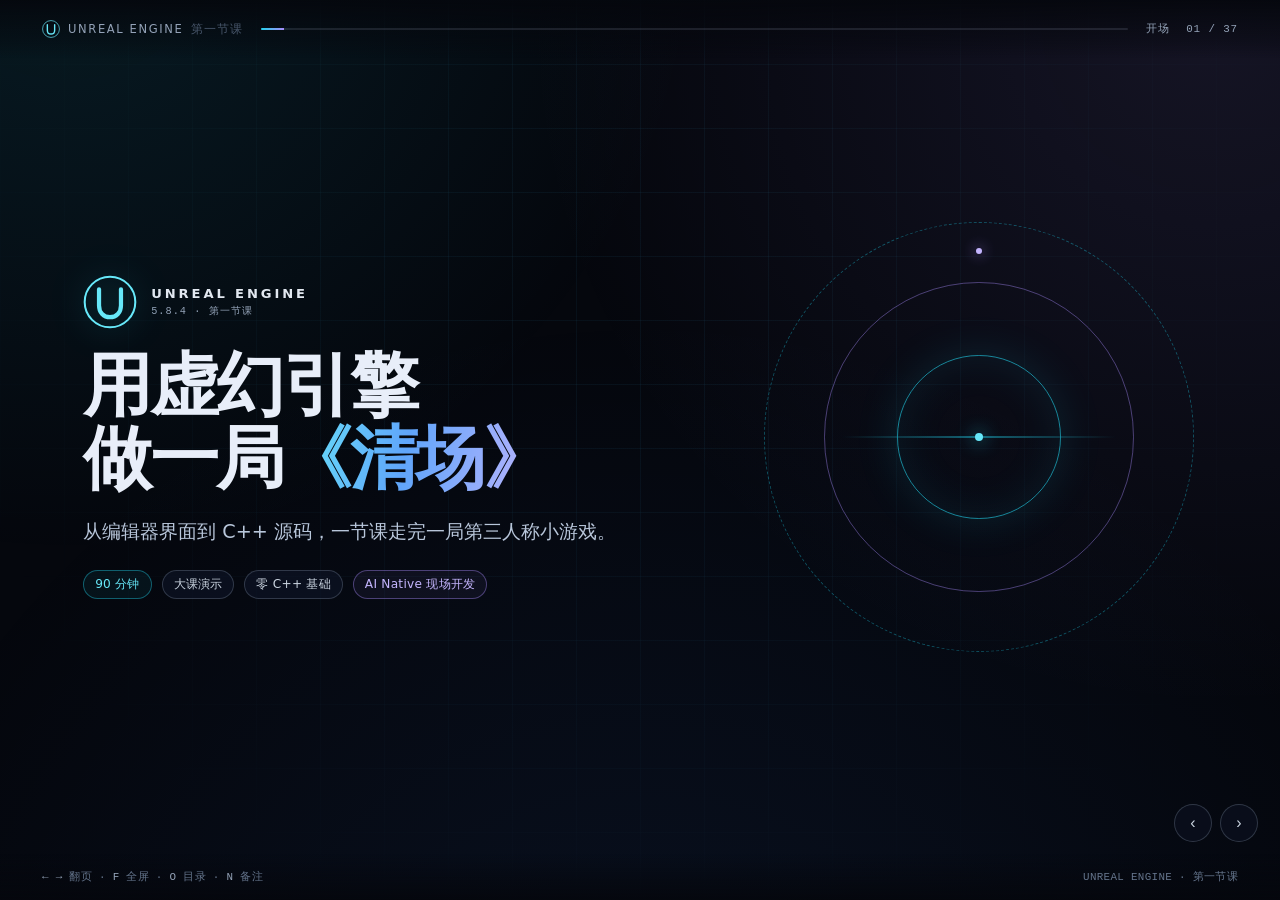
==== commit 9abe1c4c: "完善课件：编辑器全景、Gameplay 框架与 2D/3D 坐标系" ====
--- a/html/index.html
+++ b/html/index.html
@@ -1,4 +1,4 @@
-<!DOCTYPE html>
+﻿<!DOCTYPE html>
 <html lang="zh-CN">
 <head>
 <meta charset="UTF-8">
@@ -31,7 +31,7 @@
       <i>第一节课</i>
     </div>
     <div class="progress"><span id="progressBar"></span></div>
-    <div class="meta"><span id="sectionLabel"></span><span id="counter">01 / 30</span></div>
+    <div class="meta"><span id="sectionLabel"></span><span id="counter">01 / 37</span></div>
   </header>
 
   <main id="slides">
@@ -72,7 +72,7 @@
         <div class="timeline reveal" style="--d:3">
           <div class="tl-item"><span class="t">06–24</span><b>界面 + 坐标系</b><small>先能在编辑器里找到东西</small></div>
           <div class="tl-item"><span class="t">24–40</span><b>射线 + Tick</b><small>打中什么，什么时候跑</small></div>
-          <div class="tl-item"><span class="t">40–52</span><b>Gameplay 框架</b><small>五个类，五个问题</small></div>
+          <div class="tl-item"><span class="t">40–52</span><b>Gameplay 框架</b><small>四层职责，细讲生成顺序</small></div>
           <div class="tl-item"><span class="t">52–60</span><b>蓝图与 C++</b><small>同一个类的两种写法</small></div>
           <div class="tl-item"><span class="t">60–84</span><b>AI Native</b><small>四个任务，现场生成</small></div>
           <div class="tl-item"><span class="t">84–90</span><b>读码 + 收尾</b><small>把生成的代码对上号</small></div>
@@ -126,76 +126,257 @@
       <aside class="notes">先把目标亮出来。后面每个知识点都服务于这一局：坐标、射线、Tick、血量和胜负。</aside>
     </section>
 
-    <section class="slide" data-section="界面" data-title="编辑器先认四块">
+    <section class="slide" data-section="界面" data-title="编辑器全景：先认六个区域">
       <div class="slide-inner">
         <div class="kicker reveal">界面</div>
-        <h2 class="reveal" style="--d:1">编辑器先认四块</h2>
-        <p class="lead reveal" style="--d:2">今天只用到这四个面板，其它的先当不存在。</p>
-        <div class="editor-mock reveal" style="--d:3" aria-hidden="true">
-          <div class="panel viewport"><span>Viewport</span><b>视口</b><em class="badge">看</em></div>
-          <div class="panel outliner"><span>Outliner</span><b>大纲</b><em class="badge">选</em></div>
-          <div class="panel details"><span>Details</span><b>细节</b><em class="badge">改</em></div>
-          <div class="panel content"><span>Content Browser</span><b>内容浏览器</b><em class="badge">找</em></div>
-        </div>
-      </div>
-      <aside class="notes">打开工程，先用大纲点一个箱子，让大家看细节面板的数字跟着变。不要先讲蓝图。</aside>
-    </section>
-
-    <section class="slide" data-section="界面" data-title="点一下，改的是关卡里的对象">
+        <h2 class="reveal" style="--d:1">编辑器全景：先认六个区域</h2>
+        <p class="lead reveal" style="--d:2">菜单栏下命令，视口里看和动，右侧查选中对象，下方找资产。</p>
+        <div class="editor-tour reveal" style="--d:3">
+          <div class="editor-shot">
+            <img src="assets/editor-overview.png" alt="虚幻编辑器界面，标出菜单与工具栏、视口、大纲、细节、内容浏览器和状态栏">
+            <div class="tour-zone z-toolbar" data-n="1" aria-hidden="true"></div>
+            <div class="tour-zone z-viewport" data-n="2" aria-hidden="true"></div>
+            <div class="tour-zone z-outliner" data-n="3" aria-hidden="true"></div>
+            <div class="tour-zone z-details" data-n="4" aria-hidden="true"></div>
+            <div class="tour-zone z-content" data-n="5" aria-hidden="true"></div>
+            <div class="tour-zone z-status" data-n="6" aria-hidden="true"></div>
+          </div>
+          <div class="tour-legend">
+            <div class="tour-item"><b>1</b><span><strong>菜单与工具栏</strong><small>打开、保存、运行</small></span></div>
+            <div class="tour-item"><b>2</b><span><strong>视口</strong><small>看关卡、拖物体</small></span></div>
+            <div class="tour-item"><b>3</b><span><strong>大纲</strong><small>找关卡里的对象</small></span></div>
+            <div class="tour-item"><b>4</b><span><strong>细节</strong><small>改选中对象的属性</small></span></div>
+            <div class="tour-item"><b>5</b><span><strong>内容浏览器</strong><small>找资产、拖进关卡</small></span></div>
+            <div class="tour-item"><b>6</b><span><strong>状态栏</strong><small>看日志、保存状态</small></span></div>
+          </div>
+        </div>
+      </div>
+      <aside class="notes">先带大家用眼睛走一圈：上面是命令，中间大块是视口，右边是大纲和细节，下面是内容浏览器。今天只反复用这几块，别展开其它面板。</aside>
+    </section>
+
+    <section class="slide" data-section="界面" data-title="选中一个物体，三处同时说话">
       <div class="slide-inner">
         <div class="kicker reveal">界面</div>
-        <h2 class="reveal" style="--d:1">点一下，改的是关卡里的那个对象</h2>
-        <div class="grid g3 reveal" style="--d:2">
-          <div class="card"><span class="num">01</span><h3>大纲里选中</h3><p class="small muted">点名字，视口里出现选中框。</p></div>
-          <div class="card"><span class="num">02</span><h3>视口里拖 Gizmo</h3><p class="small muted">红绿蓝三个箭头，对应三个轴。</p></div>
-          <div class="card"><span class="num">03</span><h3>细节面板改数值</h3><p class="small muted">Location / Rotation / Scale 实时变。</p></div>
-        </div>
-        <div class="card reveal" style="--d:3;margin-top:20px">
-          <div class="row">
-            <span class="chip cyan">Play / PIE</span>
-            <span class="muted small">玩一下，按 Esc 停下，回到编辑状态。</span>
-          </div>
-          <p class="small" style="margin-top:10px">现在改的是<b>关卡里的这个实例</b>；类本身在内容浏览器里。这个区别后面会反复用到。</p>
-        </div>
-      </div>
-      <aside class="notes">强调“实例”和“类”的区别。视口里拖的是位置，不是模型本身。</aside>
-    </section>
-
-    <section class="slide" data-section="必备知识" data-title="UE 的坐标系：左手系">
-      <div class="slide-inner">
-        <div class="kicker reveal">坐标系</div>
-        <h2 class="reveal" style="--d:1">UE 的坐标系：左手系</h2>
-        <div class="two reveal" style="--d:2">
-          <svg class="diagram" viewBox="0 0 560 440" role="img" aria-label="UE 左手坐标系：X 向前、Y 向右、Z 向上">
-            <polygon points="280,250 440,330 280,410 120,330" fill="rgba(59,130,246,.06)" stroke="rgba(148,163,184,.2)" stroke-width="1"/>
-            <path d="M280 250 L280 330 M200 290 L360 370 M360 290 L200 370" stroke="rgba(148,163,184,.12)" stroke-width="1"/>
-            <line x1="280" y1="330" x2="280" y2="76" stroke="#60a5fa" stroke-width="4" marker-end="url(#arr-blue)"/>
-            <line x1="280" y1="330" x2="108" y2="406" stroke="#fb7185" stroke-width="4" marker-end="url(#arr-red)"/>
-            <line x1="280" y1="330" x2="452" y2="406" stroke="#34d399" stroke-width="4" marker-end="url(#arr-green)"/>
-            <rect x="266" y="262" width="28" height="68" rx="14" fill="rgba(34,211,238,.12)" stroke="#22d3ee" stroke-width="2"/>
-            <circle cx="280" cy="262" r="14" fill="rgba(34,211,238,.18)" stroke="#22d3ee" stroke-width="2"/>
-            <circle cx="280" cy="330" r="5" fill="#e2e8f0"/>
-            <text x="292" y="72" fill="#93c5fd" font-size="19" font-weight="600">Z 上</text>
-            <text x="54" y="424" fill="#fda4af" font-size="19" font-weight="600">X 前</text>
-            <text x="464" y="424" fill="#6ee7b7" font-size="19" font-weight="600">Y 右</text>
-            <text x="292" y="368" fill="#94a3b8" font-size="14">原点</text>
-            <text x="300" y="296" fill="#67e8f9" font-size="13">角色</text>
+        <h2 class="reveal" style="--d:1">选中一个物体，三处同时说话</h2>
+        <p class="lead reveal" style="--d:2">以截图里的 <b style="color:#67e8f9">SM_Cylinder</b> 为例：大纲里点名，视口里框住，细节里列出属性。</p>
+        <div class="sel-grid reveal" style="--d:3">
+          <div class="card sel-card">
+            <div class="sel-head"><span class="num">01</span><h3>大纲：它在名单里</h3></div>
+            <div class="ui-mock outliner-mock">
+              <div class="om-row root">▾ Lvl_ThirdPerson <em>（编辑器）</em></div>
+              <div class="om-row ind1">▾ Playground</div>
+              <div class="om-row ind2 dim">SM_Cube15 <em>StaticMeshActor</em></div>
+              <div class="om-row ind2 dim">SM_Cube16 <em>StaticMeshActor</em></div>
+              <div class="om-row ind2 sel">SM_Cylinder <em>StaticMeshActor</em></div>
+              <div class="om-row ind2 dim">SM_Cylinder2 <em>StaticMeshActor</em></div>
+              <div class="om-row ind2 dim">SM_Cylinder3 <em>StaticMeshActor</em></div>
+              <div class="om-foot">64 个 Actor · 已选 1 个</div>
+            </div>
+          </div>
+          <div class="card sel-card">
+            <div class="sel-head"><span class="num">02</span><h3>视口：它被框住了</h3></div>
+            <div class="ui-mock viewport-mock">
+              <div class="vm-sky"></div>
+              <div class="vm-grid"></div>
+              <div class="vm-cylinder"></div>
+              <svg class="vm-gizmo" viewBox="0 0 180 130" aria-hidden="true">
+                <line x1="90" y1="68" x2="30" y2="108" stroke="#fb7185" stroke-width="3" marker-end="url(#arr-red)"/>
+                <line x1="90" y1="68" x2="150" y2="108" stroke="#34d399" stroke-width="3" marker-end="url(#arr-green)"/>
+                <line x1="90" y1="68" x2="90" y2="14" stroke="#60a5fa" stroke-width="3" marker-end="url(#arr-blue)"/>
+                <circle cx="90" cy="68" r="6" fill="#0b1220" stroke="#cbd5e1" stroke-width="2"/>
+              </svg>
+              <span class="vm-label">SM_Cylinder</span>
+              <span class="vm-hint">橙色轮廓 = 当前选中</span>
+            </div>
+          </div>
+          <div class="card sel-card">
+            <div class="sel-head"><span class="num">03</span><h3>细节：它是这个实例</h3></div>
+            <div class="ui-mock details-mock">
+              <div class="dm-head">SM_Cylinder <em>（实例）</em></div>
+              <div class="dm-sec">变换</div>
+              <div class="dm-row"><span class="lbl">位置</span><span class="axis r">0.0</span><span class="axis g">-10.0</span><span class="axis b">200.0</span></div>
+              <div class="dm-row"><span class="lbl">旋转</span><span class="axis r">0.0°</span><span class="axis g">0.0°</span><span class="axis b">0.0°</span></div>
+              <div class="dm-row"><span class="lbl">缩放</span><span class="axis r">7.0</span><span class="axis g">7.0</span><span class="axis b">0.1</span></div>
+              <div class="dm-sec">静态网格体</div>
+              <div class="dm-row full"><span class="lbl">网格</span><span class="val">SM_Cylinder</span></div>
+              <div class="dm-row full"><span class="lbl">材质</span><span class="val">MI_ThirdPersonColWay</span></div>
+            </div>
+          </div>
+        </div>
+        <div class="card tight reveal" style="--d:4;margin-top:14px">
+          <div class="grid g2" style="gap:16px">
+            <div><span class="chip cyan">关卡实例</span><p class="small" style="margin:8px 0 0">大纲和视口里这个 <b>SM_Cylinder</b> 是摆进关卡的一份拷贝。改它，只影响这一个。</p></div>
+            <div><span class="chip violet">资产</span><p class="small" style="margin:8px 0 0">内容浏览器里的 <b>SM_Cylinder</b> 是模板。改资产，用它的实例都会被影响。</p></div>
+          </div>
+        </div>
+      </div>
+      <aside class="notes">现场点大纲里的 SM_Cylinder：让大家看视口出现橙色轮廓和 Gizmo，细节面板同时出现位置、旋转、缩放。强调这里是关卡实例，不是内容浏览器里的资产。</aside>
+    </section>
+
+    <section class="slide" data-section="界面" data-title="视口：右键走位，W/E/R 改">
+      <div class="slide-inner">
+        <div class="kicker reveal">界面</div>
+        <h2 class="reveal" style="--d:1">视口：右键走位，W/E/R 改</h2>
+        <p class="lead reveal" style="--d:2">不背快捷键，先记六个动作。每个都在视口里试一遍，再进入坐标。</p>
+        <div class="keys-grid reveal" style="--d:3">
+          <div class="key-card"><kbd>右键拖动</kbd><b>环顾四周</b><small>像转头一样看场景。</small></div>
+          <div class="key-card"><kbd>右键 + WASD</kbd><b>在场景里飞</b><small>W 前、S 后、A 左、D 右。</small></div>
+          <div class="key-card"><kbd>滚轮</kbd><b>前后推拉</b><small>靠近或远离当前物体。</small></div>
+          <div class="key-card"><kbd>F</kbd><b>聚焦选中</b><small>把选中的东西拉到眼前。</small></div>
+          <div class="key-card"><kbd>W / E / R</kbd><b>移动 / 旋转 / 缩放</b><small>Gizmo 在三种模式间切换。</small></div>
+          <div class="key-card"><kbd>Alt + P</kbd><b>开始运行</b><small>进入 Play，实际玩一下。</small></div>
+        </div>
+        <div class="card tight reveal keys-inline" style="--d:4;margin-top:14px">
+          <div class="row" style="gap:24px">
+            <span><kbd>Esc</kbd> 停止运行</span>
+            <span><kbd>Ctrl + S</kbd> 保存</span>
+            <span><kbd>Ctrl + Z</kbd> 撤销</span>
+            <span><kbd>Del</kbd> 删除选中</span>
+          </div>
+          <p class="small muted" style="margin:10px 0 0">Play 时改的是运行中的副本；按 <b style="color:#e2e8f0">Esc</b> 回到编辑，关卡里原来的摆放还在。</p>
+        </div>
+      </div>
+      <aside class="notes">让大家跟着做：右键飞一下、滚轮推一下、F 聚焦选中的圆柱。最后按 Alt+P 跑一次，再按 Esc 回来。这里只建立手感，坐标下一节再讲。</aside>
+    </section>
+
+    <section class="slide" data-section="必备知识" data-title="2D 坐标：屏幕和数学课不一样">
+      <div class="slide-inner">
+        <div class="kicker reveal">坐标系 · 2D</div>
+        <h2 class="reveal" style="--d:1">2D 坐标：屏幕和数学课不一样</h2>
+        <p class="lead reveal" style="--d:2">同样是 X / Y，屏幕的 Y 朝下，数学课的 Y 朝上。做 HUD 先认原点。</p>
+        <div class="two reveal" style="--d:3;align-items:stretch">
+          <div class="card coord-card">
+            <div class="coord-head"><span class="num">屏幕 / UMG</span><h3>原点在左上角</h3></div>
+            <svg class="coord-svg" viewBox="0 0 460 300" role="img" aria-label="屏幕坐标：X 向右，Y 向下，原点在左上角">
+              <defs>
+                <pattern id="screenGrid" width="35" height="35" patternUnits="userSpaceOnUse">
+                  <path d="M35 0H0V35" fill="none" stroke="rgba(148,163,184,.12)" stroke-width="1"/>
+                </pattern>
+              </defs>
+              <rect x="20" y="20" width="420" height="250" rx="10" fill="rgba(59,130,246,.04)" stroke="rgba(148,163,184,.18)"/>
+              <rect x="20" y="20" width="420" height="250" rx="10" fill="url(#screenGrid)"/>
+              <line x1="45" y1="45" x2="425" y2="45" stroke="#fb7185" stroke-width="3" marker-end="url(#arr-red)"/>
+              <line x1="45" y1="45" x2="45" y2="265" stroke="#34d399" stroke-width="3" marker-end="url(#arr-green)"/>
+              <circle cx="45" cy="45" r="5" fill="#e2e8f0"/>
+              <text x="405" y="34" text-anchor="end" fill="#fda4af" font-size="15" font-weight="600">X → 右</text>
+              <text x="58" y="248" fill="#6ee7b7" font-size="15" font-weight="600">Y ↓ 下</text>
+              <text x="58" y="64" fill="#94a3b8" font-size="12">原点 (0, 0)</text>
+              <text x="405" y="256" text-anchor="end" fill="#94a3b8" font-size="12">单位：像素</text>
+              <rect x="250" y="120" width="120" height="48" rx="7" fill="rgba(34,211,238,.08)" stroke="#22d3ee" stroke-width="1.5"/>
+              <text x="310" y="150" text-anchor="middle" fill="#cbd5e1" font-size="14">按钮</text>
+              <circle cx="310" cy="95" r="6" fill="#fbbf24"/>
+              <text x="322" y="100" fill="#fcd34d" font-size="13">(600, 320)</text>
+            </svg>
+          </div>
+          <div class="card coord-card">
+            <div class="coord-head"><span class="num">数学课 / 平面直角</span><h3>原点可放在任意处</h3></div>
+            <svg class="coord-svg" viewBox="0 0 460 300" role="img" aria-label="数学平面坐标：X 向右，Y 向上">
+              <defs>
+                <pattern id="mathGrid" width="35" height="35" patternUnits="userSpaceOnUse">
+                  <path d="M35 0H0V35" fill="none" stroke="rgba(148,163,184,.12)" stroke-width="1"/>
+                </pattern>
+              </defs>
+              <rect x="20" y="20" width="420" height="250" rx="10" fill="rgba(59,130,246,.04)" stroke="rgba(148,163,184,.18)"/>
+              <rect x="20" y="20" width="420" height="250" rx="10" fill="url(#mathGrid)"/>
+              <line x1="45" y1="255" x2="425" y2="255" stroke="#fb7185" stroke-width="3" marker-end="url(#arr-red)"/>
+              <line x1="45" y1="255" x2="45" y2="40" stroke="#34d399" stroke-width="3" marker-end="url(#arr-green)"/>
+              <circle cx="45" cy="255" r="5" fill="#e2e8f0"/>
+              <text x="405" y="244" text-anchor="end" fill="#fda4af" font-size="15" font-weight="600">X → 右</text>
+              <text x="58" y="58" fill="#6ee7b7" font-size="15" font-weight="600">Y ↑ 上</text>
+              <text x="58" y="274" fill="#94a3b8" font-size="12">原点 (0, 0)</text>
+              <text x="405" y="274" text-anchor="end" fill="#94a3b8" font-size="12">单位：任意</text>
+              <line x1="310" y1="90" x2="310" y2="255" stroke="rgba(251,191,36,.3)" stroke-width="1" stroke-dasharray="4 4"/>
+              <line x1="45" y1="90" x2="310" y2="90" stroke="rgba(251,191,36,.3)" stroke-width="1" stroke-dasharray="4 4"/>
+              <circle cx="310" cy="90" r="6" fill="#fbbf24"/>
+              <text x="322" y="86" fill="#fcd34d" font-size="13">(3, 4)</text>
+            </svg>
+          </div>
+        </div>
+        <div class="card tight reveal" style="--d:4;margin-top:14px">
+          <p class="small" style="margin:0"><b>记住一句：</b>屏幕坐标的 Y 朝下，数学坐标的 Y 朝上；同一个“向上”，数字可能是变小而不是变大。</p>
+        </div>
+      </div>
+      <aside class="notes">先问一句：屏幕左上角是 (0,0)，往下走 Y 变大还是变小？答案是变大。再对比数学课。做 HUD 时这个差异会经常坑人。</aside>
+    </section>
+
+    <section class="slide" data-section="必备知识" data-title="从 2D 到 3D：多出来的是高度">
+      <div class="slide-inner">
+        <div class="kicker reveal">坐标系 · 2D → 3D</div>
+        <h2 class="reveal" style="--d:1">从 2D 到 3D：多出来的是高度</h2>
+        <p class="lead reveal" style="--d:2">2D 只有长和宽；把同一个平面抬高，就多出高度。UE 把这个方向交给 Z。</p>
+        <div class="two reveal" style="--d:3;align-items:center">
+          <svg class="diagram coord-scene" viewBox="0 0 520 400" role="img" aria-label="2D 平面沿垂直方向抬高，形成有高度的 3D 空间">
+            <polygon points="30,300 200,384 370,300 200,216" fill="rgba(59,130,246,.10)" stroke="rgba(148,163,184,.28)" stroke-width="1.5"/>
+            <path d="M115,258 L285,342 M285,258 L115,342" stroke="rgba(148,163,184,.14)" stroke-width="1"/>
+            <polygon points="30,300 200,384 200,274 30,190" fill="rgba(34,211,238,.045)" stroke="none"/>
+            <polygon points="200,384 370,300 370,190 200,274" fill="rgba(59,130,246,.06)" stroke="none"/>
+            <polygon points="30,190 200,106 370,190 200,274" fill="rgba(34,211,238,.07)" stroke="#22d3ee" stroke-width="1.6" stroke-dasharray="6 5"/>
+            <path d="M30 300 V190 M200 384 V274 M370 300 V190 M200 216 V106" stroke="rgba(34,211,238,.38)" stroke-width="1.2" stroke-dasharray="4 4"/>
+            <path d="M378 300 H440 M378 190 H440" stroke="rgba(96,165,250,.4)" stroke-width="1.2" stroke-dasharray="4 4"/>
+            <line x1="440" y1="300" x2="440" y2="190" stroke="#60a5fa" stroke-width="2" marker-end="url(#arr-blue)"/>
+            <text transform="translate(460 246) rotate(90)" text-anchor="middle" fill="#93c5fd" font-size="14" font-weight="600">Z 高度</text>
+            <text x="200" y="398" text-anchor="middle" fill="#94a3b8" font-size="13">2D 平面：只有长和宽</text>
+            <text x="200" y="90" text-anchor="middle" fill="#67e8f9" font-size="13">抬高一层，就是 3D</text>
+          </svg>
+          <div class="stack">
+            <div class="map-row"><span class="tag">2D 屏幕</span><span class="axes"><b class="axis-chip x">X 右</b><b class="axis-chip y">Y 下</b></span><span class="meta">原点左上 · 像素</span></div>
+            <div class="map-row"><span class="tag">2D 数学</span><span class="axes"><b class="axis-chip x">X 右</b><b class="axis-chip y">Y 上</b></span><span class="meta">原点任意 · 任意单位</span></div>
+            <div class="map-row ue"><span class="tag">3D UE</span><span class="axes"><b class="axis-chip x">X 前</b><b class="axis-chip y">Y 右</b><b class="axis-chip z">Z 上</b></span><span class="meta">世界原点 · 厘米</span></div>
+            <p class="small muted" style="margin:2px 4px 0">屏幕的 Y 是像素行号，UE 的 Z 才是高度。两套坐标不能直接相加。</p>
+          </div>
+        </div>
+        <div class="card tight reveal" style="--d:4;margin-top:14px">
+          <p class="small" style="margin:0"><b>别直接套：</b>从 2D 到 3D 不是把屏幕坐标加一轴；世界坐标有自己的朝向和单位。屏幕的 Y 朝下，UE 世界的 Z 才朝上。</p>
+        </div>
+      </div>
+      <aside class="notes">先看 2D 平面，再把高度拉出来。强调屏幕坐标和世界坐标是两套东西：HUD 用屏幕空间，角色移动用世界空间。不要拿 UI 的 Y 去推世界的 Z。</aside>
+    </section>
+
+    <section class="slide" data-section="必备知识" data-title="3D 坐标系：UE 的左手系">
+      <div class="slide-inner">
+        <div class="kicker reveal">坐标系 · 3D</div>
+        <h2 class="reveal" style="--d:1">3D 坐标系：UE 的左手系</h2>
+        <p class="lead reveal" style="--d:2">X 前、Y 右、Z 上。站在角色背后看：X 指向远处，Y 指向右手边，Z 指向头顶。</p>
+        <div class="two reveal" style="--d:3">
+          <svg class="diagram coord-scene" viewBox="0 0 560 440" role="img" aria-label="UE 世界坐标：站在角色背后看，X 向前、Y 向右、Z 向上">
+            <polygon points="118,334 334,233 502,295 286,396" fill="rgba(59,130,246,.08)" stroke="rgba(148,163,184,.26)" stroke-width="1"/>
+            <path d="M160,350 L376,249 M202,365 L418,264 M244,380 L460,279 M172,309 L340,371 M226,284 L394,346 M280,258 L448,320" stroke="rgba(148,163,184,.14)" stroke-width="1"/>
+            <ellipse cx="272" cy="318" rx="26" ry="8" fill="rgba(0,0,0,.35)"/>
+            <line x1="272" y1="315" x2="272" y2="100" stroke="#60a5fa" stroke-width="3.5" marker-end="url(#arr-blue)"/>
+            <rect x="251" y="212" width="42" height="101" rx="21" fill="#0b1420" stroke="#22d3ee" stroke-width="2"/>
+            <circle cx="272" cy="198" r="13" fill="#0b1420" stroke="#22d3ee" stroke-width="2"/>
+            <line x1="272" y1="315" x2="452" y2="231" stroke="#fb7185" stroke-width="3.5" marker-end="url(#arr-red)"/>
+            <line x1="272" y1="315" x2="440" y2="377" stroke="#34d399" stroke-width="3.5" marker-end="url(#arr-green)"/>
+            <text x="286" y="94" fill="#93c5fd" font-size="18" font-weight="600">Z 上</text>
+            <text x="462" y="226" fill="#fda4af" font-size="18" font-weight="600">X 前</text>
+            <text x="450" y="398" fill="#6ee7b7" font-size="18" font-weight="600">Y 右</text>
+            <text x="304" y="248" fill="#67e8f9" font-size="12">角色</text>
+            <g transform="translate(400,40)">
+              <rect x="0" y="0" width="140" height="150" rx="10" fill="rgba(8,14,24,.72)" stroke="rgba(148,163,184,.22)"/>
+              <text x="12" y="21" fill="#64748b" font-size="11">俯视 · 从上往下</text>
+              <line x1="55" y1="128" x2="55" y2="50" stroke="#fb7185" stroke-width="2" marker-end="url(#arr-red)"/>
+              <line x1="55" y1="128" x2="118" y2="128" stroke="#34d399" stroke-width="2" marker-end="url(#arr-green)"/>
+              <circle cx="55" cy="128" r="3.5" fill="#93c5fd"/>
+              <text x="63" y="47" fill="#fda4af" font-size="12" font-weight="600">X 前</text>
+              <text x="98" y="145" fill="#6ee7b7" font-size="12" font-weight="600">Y 右</text>
+              <text x="8" y="146" fill="#93c5fd" font-size="10">Z 朝你</text>
+            </g>
           </svg>
           <div>
             <ul class="list">
-              <li><b style="color:#fda4af">X</b> 朝前：角色面朝的方向</li>
-              <li><b style="color:#6ee7b7">Y</b> 朝右：从角色左手边到右手边</li>
-              <li><b style="color:#93c5fd">Z</b> 朝上：跳跃、高度</li>
+              <li><b class="axis-chip x">X</b> 朝前：角色面朝的方向（UE 红色）</li>
+              <li><b class="axis-chip y">Y</b> 朝右：角色右手边（UE 绿色）</li>
+              <li><b class="axis-chip z">Z</b> 朝上：跳跃、高度（UE 蓝色）</li>
               <li>单位是厘米：角色约 180，地板一格 100</li>
-              <li>和数学课常见的 Y 朝上不同，先把这张图记住</li>
+              <li>左手系：俯视时 X 朝上、Y 朝右、Z 指向你</li>
             </ul>
             <div class="card tight" style="margin-top:18px">
-              <p class="small" style="margin:0"><b>判断方法：</b>看角色脚下的箭头，红色指向哪，哪就是它的前方。</p>
+              <p class="small" style="margin:0"><b>判断方法：</b>看视口左下角的轴指示器，红 X、绿 Y、蓝 Z；它随视角转，但世界方向不变。选中角色时，脚下的红色箭头就是它的前方。</p>
             </div>
           </div>
         </div>
       </div>
-      <aside class="notes">在视口里沿 X 拖一下，强调 X 是朝前，不是屏幕左右。Y 才是左右。</aside>
+      <aside class="notes">先指视口左下角的轴指示器：红绿蓝就是 XYZ。再强调 X 朝前不是屏幕左右，Y 才是右手边。可以转一下视角，让学生看到指示器会跟着转，但世界方向不变。</aside>
     </section>
 
     <section class="slide" data-section="必备知识" data-title="一个物体在场景里的三件事">
@@ -383,72 +564,237 @@
       <aside class="notes">现场把帧率限制到 30，跑同一段路，对比一下。这个演示比公式直观。</aside>
     </section>
 
-    <section class="slide framework" data-section="框架" data-title="Gameplay 框架：五个类，五个问题">
+    <section class="slide" data-section="框架" data-title="Gameplay 框架：四层职责">
       <div class="slide-inner">
         <div class="kicker reveal">Gameplay 框架</div>
-        <h2 class="reveal" style="--d:1">五个类，回答五个问题</h2>
-        <p class="lead reveal" style="--d:2">不背继承树。每个类只记一句话：它负责回答什么。</p>
-        <svg class="diagram reveal" style="--d:3;margin-top:8px" viewBox="0 0 1000 470" role="img" aria-label="Gameplay 框架：GameMode、GameState、PlayerController、Character、PlayerState 的关系">
-          <rect x="350" y="30" width="300" height="100" rx="14" fill="rgba(34,211,238,.07)" stroke="rgba(34,211,238,.55)" stroke-width="1.5"/>
-          <text x="500" y="70" text-anchor="middle" fill="#67e8f9" font-size="21" font-weight="600">GameMode</text>
-          <text x="500" y="100" text-anchor="middle" fill="#94a3b8" font-size="15">这一局怎么玩</text>
-          <rect x="700" y="30" width="260" height="100" rx="14" fill="rgba(167,139,250,.07)" stroke="rgba(167,139,250,.55)" stroke-width="1.5"/>
-          <text x="830" y="70" text-anchor="middle" fill="#c4b5fd" font-size="21" font-weight="600">GameState</text>
-          <text x="830" y="100" text-anchor="middle" fill="#94a3b8" font-size="15">这一局现在怎样</text>
-          <rect x="30" y="300" width="280" height="100" rx="14" fill="rgba(52,211,153,.07)" stroke="rgba(52,211,153,.55)" stroke-width="1.5"/>
-          <text x="170" y="340" text-anchor="middle" fill="#6ee7b7" font-size="21" font-weight="600">PlayerController</text>
-          <text x="170" y="370" text-anchor="middle" fill="#94a3b8" font-size="15">谁在操作</text>
-          <rect x="350" y="300" width="300" height="100" rx="14" fill="rgba(251,191,36,.07)" stroke="rgba(251,191,36,.55)" stroke-width="1.5"/>
-          <text x="500" y="340" text-anchor="middle" fill="#fcd34d" font-size="21" font-weight="600">Character</text>
-          <text x="500" y="370" text-anchor="middle" fill="#94a3b8" font-size="15">被控制的身体</text>
-          <rect x="700" y="300" width="260" height="100" rx="14" fill="rgba(148,163,184,.04)" stroke="rgba(148,163,184,.35)" stroke-width="1.5" stroke-dasharray="7 6"/>
-          <text x="830" y="340" text-anchor="middle" fill="#94a3b8" font-size="21" font-weight="600">PlayerState</text>
-          <text x="830" y="370" text-anchor="middle" fill="#64748b" font-size="15">跨局玩家数据 · 本课不用</text>
-          <line x1="652" y1="80" x2="694" y2="80" stroke="#22d3ee" stroke-width="2" marker-end="url(#arr-cyan)"/>
-          <text x="673" y="66" text-anchor="middle" fill="#67e8f9" font-size="12">写状态</text>
-          <line x1="312" y1="350" x2="344" y2="350" stroke="#34d399" stroke-width="2" marker-end="url(#arr-green)"/>
-          <text x="328" y="336" text-anchor="middle" fill="#6ee7b7" font-size="12">占有</text>
-          <line x1="500" y1="134" x2="500" y2="294" stroke="rgba(34,211,238,.55)" stroke-width="2" stroke-dasharray="6 6" marker-end="url(#arr-cyan)"/>
-          <text x="514" y="220" fill="#67e8f9" font-size="12">生成 / 规则</text>
-          <line x1="652" y1="350" x2="694" y2="350" stroke="#a78bfa" stroke-width="2" marker-end="url(#arr-violet)"/>
-          <text x="673" y="336" text-anchor="middle" fill="#c4b5fd" font-size="12">上报</text>
-        </svg>
-      </div>
-      <aside class="notes">五个类只记五个问题，不背继承树。指到图上：规则、状态、操作、身体、跨局数据。</aside>
-    </section>
-
-    <section class="slide" data-section="框架" data-title="这局游戏里，谁是谁">
+        <h2 class="reveal" style="--d:1">框架不是五个类，是四层职责</h2>
+        <p class="lead reveal" style="--d:2">从跨关卡的管理器，到这一局的规则，再到玩家意图和身体。先认层，再认类。</p>
+        <div class="cast-map reveal" style="--d:3">
+          <div class="cast-layer">
+            <div class="layer-label">引擎 / 全局<small>跨关卡一直在</small></div>
+            <div class="cast-nodes">
+              <div class="cast-node cyan"><b>GameInstance</b><small>跨关卡数据 · 存档 · 在线服务</small></div>
+              <div class="cast-node slate"><b>World</b><small>当前地图 · 所有 Actor 的容器</small></div>
+            </div>
+          </div>
+          <div class="cast-layer">
+            <div class="layer-label">一局 / 规则<small>每张地图一套</small></div>
+            <div class="cast-nodes">
+              <div class="cast-node blue"><b>GameMode</b><small>规则 · 生成 · 胜负</small></div>
+              <div class="cast-node violet"><b>GameState</b><small>比分 · 目标 · 玩家列表</small></div>
+            </div>
+          </div>
+          <div class="cast-layer">
+            <div class="layer-label">玩家 / 意图<small>接输入、看屏幕</small></div>
+            <div class="cast-nodes">
+              <div class="cast-node green"><b>PlayerController</b><small>输入 · HUD · 相机</small></div>
+              <div class="cast-node green"><b>AIController</b><small>AI 意图 · 行为树 / 状态树</small></div>
+              <div class="cast-node amber"><b>PlayerState</b><small>玩家数据 · 跨死亡保留</small></div>
+            </div>
+          </div>
+          <div class="cast-layer">
+            <div class="layer-label">身体 / 能力<small>真正在关卡里动</small></div>
+            <div class="cast-nodes">
+              <div class="cast-node amber"><b>Pawn / Character</b><small>碰撞 · 移动 · 模型</small></div>
+              <div class="cast-node slate"><b>Components</b><small>血量 · 相机 · 弹簧臂 · 网格</small></div>
+            </div>
+          </div>
+        </div>
+        <div class="card tight reveal" style="--d:4;margin-top:12px">
+          <div class="row" style="justify-content:space-between">
+            <p class="small" style="margin:0"><b>本课只动中间两层</b>：GameMode、GameState、PlayerController、Character；GameInstance 和 World 先知道在哪。</p>
+            <a class="src-link" href="https://dev.epicgames.com/documentation/unreal-engine/gameplay-framework-in-unreal-engine?lang=zh-CN" target="_blank" rel="noreferrer">Epic 官方：Gameplay 框架</a>
+          </div>
+        </div>
+      </div>
+      <aside class="notes">先把“层”立起来：跨关卡的、这一局的、玩家的、身体的。学生只要知道每个类站在哪一层，后面读源码就不会把 GameMode 和 Character 混在一起。</aside>
+    </section>
+
+    <section class="slide" data-section="框架" data-title="继承树：只认三条线">
       <div class="slide-inner">
         <div class="kicker reveal">框架</div>
-        <h2 class="reveal" style="--d:1">在这局《清场》里，谁是谁</h2>
-        <div class="grid g3 reveal" style="--d:2">
-          <div class="card"><span class="num">GameMode</span><h3>规则</h3><p class="small muted" style="margin:0">开局刷 5 个怪；剩余 0 判胜；玩家死亡判负。</p></div>
-          <div class="card"><span class="num">GameState</span><h3>这一局的状态</h3><p class="small muted" style="margin:0">剩余人数、是否结束；HUD 从这里读。</p></div>
-          <div class="card"><span class="num">PlayerController</span><h3>输入与 HUD</h3><p class="small muted" style="margin:0">按键映射、创建 HUD、R 重开。</p></div>
-          <div class="card"><span class="num">Character</span><h3>玩家身体</h3><p class="small muted" style="margin:0">移动、相机、开火、死亡。</p></div>
-          <div class="card"><span class="num">Enemy</span><h3>小怪</h3><p class="small muted" style="margin:0">直线追、近身攻击、被打死消失。</p></div>
-          <div class="card"><span class="num">HealthComponent</span><h3>血量</h3><p class="small muted" style="margin:0">玩家和小怪共用；扣血、广播、死亡。</p></div>
-        </div>
-        <p class="small muted reveal" style="--d:3;margin-top:16px">PlayerState 这节不用：单人、没有跨局要保留的玩家数据。</p>
-      </div>
-      <aside class="notes">指到工程里：GameMode 是哪个蓝图，Character 是哪个蓝图。让学生把名字和类对上。</aside>
-    </section>
-
-    <section class="slide" data-section="框架" data-title="我的代码什么时候跑">
+        <h2 class="reveal" style="--d:1">继承树只认三条线</h2>
+        <p class="lead reveal" style="--d:2">读源码看到 <b>ACharacter</b>、<b>APlayerController</b>、<b>AGameModeBase</b>，先知道它们从哪来。</p>
+        <div class="chain-list reveal" style="--d:3">
+          <div class="chain-row">
+            <span class="chain-tag">身体</span>
+            <span class="chain-node base">UObject</span><span class="chain-arrow">→</span>
+            <span class="chain-node">Actor</span><span class="chain-arrow">→</span>
+            <span class="chain-node">Pawn</span><span class="chain-arrow">→</span>
+            <span class="chain-node leaf">Character</span>
+          </div>
+          <div class="chain-row">
+            <span class="chain-tag">意图</span>
+            <span class="chain-node base">UObject</span><span class="chain-arrow">→</span>
+            <span class="chain-node">Actor</span><span class="chain-arrow">→</span>
+            <span class="chain-node">Controller</span><span class="chain-arrow">→</span>
+            <span class="chain-split"><span class="chain-node leaf">PlayerController</span><span class="chain-node leaf">AIController</span></span>
+          </div>
+          <div class="chain-row">
+            <span class="chain-tag">规则</span>
+            <span class="chain-node base">UObject</span><span class="chain-arrow">→</span>
+            <span class="chain-node">Actor</span><span class="chain-arrow">→</span>
+            <span class="chain-node">Info</span><span class="chain-arrow">→</span>
+            <span class="chain-split"><span class="chain-node leaf">GameModeBase</span><span class="chain-node leaf">GameStateBase</span><span class="chain-node leaf">PlayerState</span></span>
+          </div>
+          <div class="chain-row">
+            <span class="chain-tag">屏幕</span>
+            <span class="chain-node base">UObject</span><span class="chain-arrow">→</span>
+            <span class="chain-node">Actor</span><span class="chain-arrow">→</span>
+            <span class="chain-node leaf">HUD</span>
+          </div>
+        </div>
+        <div class="grid g3 reveal" style="--d:4;margin-top:14px">
+          <div class="card tight"><h3>Info 不是身体</h3><p class="small muted" style="margin:0">GameMode、GameState、PlayerState 继承 AInfo，负责管理，不参与移动和碰撞。</p></div>
+          <div class="card tight"><h3>Controller 也不是身体</h3><p class="small muted" style="margin:0">它没有模型，负责“谁在操作”；真正在关卡里挨打的是 Pawn。</p></div>
+          <div class="card tight"><h3>HUD 属于本地玩家</h3><p class="small muted" style="margin:0">每个本地玩家一个 HUD，负责把自己的视口画出来。</p></div>
+        </div>
+      </div>
+      <aside class="notes">只认三条线：身体 UObject→Actor→Pawn→Character；意图 Actor→Controller→PlayerController/AIController；规则 Actor→Info→GameMode/GameState/PlayerState。不要背整棵树。</aside>
+    </section>
+
+    <section class="slide" data-section="框架" data-title="一局游戏，是谁把谁生出来">
+      <div class="slide-inner">
+        <div class="kicker reveal">生成顺序</div>
+        <h2 class="reveal" style="--d:1">一局游戏，是谁把谁生出来</h2>
+        <p class="lead reveal" style="--d:2">GameMode 是关卡里第一个 Actor；它创建 GameState、PlayerState，并在玩家加入时安排 Controller 和 Pawn。</p>
+        <div class="spawn-grid reveal" style="--d:3">
+          <div class="spawn-step"><span class="n">01</span><b>GameInstance</b><small>引擎启动就创建，跨关卡不销毁。</small></div>
+          <div class="spawn-step"><span class="n">02</span><b>World + GameMode</b><small>加载地图；GameMode 第一个进场，只在服务器。</small></div>
+          <div class="spawn-step"><span class="n">03</span><b>GameState + PlayerState</b><small>由 GameMode 创建，负责这一局和玩家数据。</small></div>
+          <div class="spawn-step"><span class="n">04</span><b>PlayerController</b><small>玩家加入时创建，代表这个人的操作意图。</small></div>
+          <div class="spawn-step"><span class="n">05</span><b>Pawn / Character</b><small>RestartPlayer 生成身体，Controller 占有它。</small></div>
+          <div class="spawn-step"><span class="n">06</span><b>HUD / Camera</b><small>跟随 PlayerController，给这个玩家看屏幕。</small></div>
+        </div>
+        <div class="card tight reveal" style="--d:4;margin-top:14px">
+          <div class="grid g3" style="gap:10px">
+            <div class="flow mini-flow"><span class="node c">GameMode</span><span class="arr">创建</span><span class="node v">GameState</span><span class="node a">PlayerState</span></div>
+            <div class="flow mini-flow"><span class="node c">PlayerController</span><span class="arr">占有</span><span class="node a">Pawn</span></div>
+            <div class="flow mini-flow"><span class="node c">PlayerController</span><span class="arr">拥有</span><span class="node g">HUD / Camera</span></div>
+          </div>
+          <p class="small muted" style="margin:10px 0 0">单人游戏也走同一套：你的机器既是服务器也是客户端，GameMode 仍然只在“服务器那一边”。</p>
+        </div>
+      </div>
+      <aside class="notes">按顺序指一遍：引擎先有 GameInstance；加载地图先有 GameMode；GameMode 搭台创建状态；玩家加入才有 Controller；进场才生成 Pawn；HUD 和相机跟着 Controller。</aside>
+    </section>
+
+    <section class="slide" data-section="框架" data-title="规则、状态、玩家数据，别混">
+      <div class="slide-inner">
+        <div class="kicker reveal">职责划分</div>
+        <h2 class="reveal" style="--d:1">规则、状态、玩家数据，别混</h2>
+        <p class="lead reveal" style="--d:2">这三个类都在“管一局”，但一个管规则，一个管全局状态，一个管某个玩家。</p>
+        <div class="role-grid reveal" style="--d:3">
+          <div class="role-card mode">
+            <div class="role-head"><b>GameMode</b><span>规则书</span><em class="role-tag server">Server Only</em></div>
+            <div class="role-row"><span class="k">负责</span><span class="v">开局、刷怪、胜负、重开</span></div>
+            <div class="role-row"><span class="k">在哪</span><span class="v">只在服务器，客户端没有</span></div>
+            <div class="role-row"><span class="k">复制</span><span class="v">不复制；规则不发给客户端</span></div>
+            <div class="role-row"><span class="k">寿命</span><span class="v">一张地图一局</span></div>
+            <div class="role-row"><span class="k">本局</span><span class="v">清完 5 个怪判胜</span></div>
+          </div>
+          <div class="role-card state">
+            <div class="role-head"><b>GameState</b><span>记分牌</span><em class="role-tag repl">Replicated</em></div>
+            <div class="role-row"><span class="k">负责</span><span class="v">剩余人数、结束标志、玩家列表</span></div>
+            <div class="role-row"><span class="k">在哪</span><span class="v">服务器 + 所有客户端</span></div>
+            <div class="role-row"><span class="k">复制</span><span class="v">是；让所有人看到同一局</span></div>
+            <div class="role-row"><span class="k">寿命</span><span class="v">一局</span></div>
+            <div class="role-row"><span class="k">本局</span><span class="v">HUD 从这里读剩余数</span></div>
+          </div>
+          <div class="role-card pstate">
+            <div class="role-head"><b>PlayerState</b><span>玩家档案</span><em class="role-tag repl">Replicated</em></div>
+            <div class="role-row"><span class="k">负责</span><span class="v">名字、得分、击杀 / 死亡数</span></div>
+            <div class="role-row"><span class="k">在哪</span><span class="v">服务器 + 所有客户端</span></div>
+            <div class="role-row"><span class="k">复制</span><span class="v">是；跟人走，不跟身体走</span></div>
+            <div class="role-row"><span class="k">寿命</span><span class="v">玩家加入到离开</span></div>
+            <div class="role-row"><span class="k">本局</span><span class="v">单人不需要，先不用</span></div>
+          </div>
+        </div>
+        <div class="card tight reveal" style="--d:4;margin-top:14px">
+          <p class="small" style="margin:0"><b>口诀：</b>规则找 <b style="color:#67e8f9">GameMode</b>，大家看的状态找 <b style="color:#c4b5fd">GameState</b>，跟人走的找 <b style="color:#fcd34d">PlayerState</b>。客户端不要直接改 GameMode，让服务器改，再复制出去。</p>
+        </div>
+      </div>
+      <aside class="notes">这一页讲清“为什么需要三个类”。GameMode 是服务器上的规则书，客户端根本没有；GameState 是大家都能看的记分牌；PlayerState 是玩家自己的档案，死亡后还在。别把所有状态都塞进 GameMode。</aside>
+    </section>
+
+    <section class="slide" data-section="框架" data-title="控制器是意图，Pawn 是身体">
+      <div class="slide-inner">
+        <div class="kicker reveal">Controller / Pawn</div>
+        <h2 class="reveal" style="--d:1">控制器是意图，Pawn 是身体</h2>
+        <p class="lead reveal" style="--d:2">按 W 不是直接推模型：输入先到 Controller，再由它控制的 Pawn 去移动。</p>
+        <div class="possess-map reveal" style="--d:3">
+          <div class="possess-row">
+            <span class="who">人类玩家</span>
+            <span class="possess-node c">PlayerController</span><span class="possess-arrow">→</span>
+            <span class="possess-label">possess</span><span class="possess-arrow">→</span>
+            <span class="possess-node a">Character</span>
+            <span class="part-chips"><i>胶囊</i><i>Movement</i><i>SkeletalMesh</i><i>CameraBoom</i></span>
+          </div>
+          <div class="possess-row">
+            <span class="who">AI</span>
+            <span class="possess-node g">AIController</span><span class="possess-arrow">→</span>
+            <span class="possess-label">possess</span><span class="possess-arrow">→</span>
+            <span class="possess-node a">Enemy Character</span>
+            <span class="part-chips"><i>Tick 追人</i><i>近身攻击</i></span>
+          </div>
+        </div>
+        <div class="grid g3 reveal" style="--d:4;margin-top:14px">
+          <div class="card tight"><h3>Controller</h3><p class="small muted" style="margin:0">非实体 Actor，没有模型；处理输入或 AI 意图。Pawn 死了，它还可以重新占有新的 Pawn。</p></div>
+          <div class="card tight"><h3>Pawn / Character</h3><p class="small muted" style="margin:0">真正在关卡里动、撞、挨打的身体。Character 自带胶囊、CharacterMovement 和骨骼网格。</p></div>
+          <div class="card tight"><h3>HUD / Camera</h3><p class="small muted" style="margin:0">跟着 PlayerController 走，属于“这个玩家看什么”，不是身体的一部分。</p></div>
+        </div>
+        <p class="small muted reveal" style="--d:5;margin-top:12px">重生时换的是 <b style="color:#e2e8f0">Pawn</b>，不是 Controller；所以“玩家身份”能跨死亡保留。</p>
+      </div>
+      <aside class="notes">用玩家和敌人各走一遍：人类输入进 PlayerController，AI 意图进 AIController；两者都通过 possess 控制 Pawn。强调 Controller 没有身体，死亡后换的是 Pawn。</aside>
+    </section>
+
+    <section class="slide" data-section="框架" data-title="改东西先找对门">
+      <div class="slide-inner">
+        <div class="kicker reveal">本局映射</div>
+        <h2 class="reveal" style="--d:1">在这个项目里，改东西先找对门</h2>
+        <p class="lead reveal" style="--d:2">同一个需求，放错类就会越写越乱。用这张表定位，再去看代码。</p>
+        <table class="decision-table reveal" style="--d:3">
+          <thead><tr><th>我想改…</th><th>先去哪</th><th>说明</th></tr></thead>
+          <tbody>
+            <tr><td>开局刷几个怪、什么时候判胜</td><td class="dest">GameMode</td><td>规则与流程</td></tr>
+            <tr><td>剩余人数、是否结束</td><td class="dest">GameState</td><td>大家都能看到的状态</td></tr>
+            <tr><td>HUD 显示什么</td><td class="dest">HUD / UMG</td><td>只读 GameState，不自己存比分</td></tr>
+            <tr><td>按键开火、R 重开</td><td class="dest">PlayerController</td><td>输入映射绑定</td></tr>
+            <tr><td>移动、相机、开火、死亡</td><td class="dest">Character</td><td>玩家的身体和行为</td></tr>
+            <tr><td>扣血、受伤、死亡广播</td><td class="dest">HealthComponent</td><td>玩家和小怪共用</td></tr>
+            <tr><td>敌人追人</td><td class="dest">Enemy Character</td><td>本课用 Tick；完整项目放 AIController + 行为树</td></tr>
+            <tr><td>跨关卡存档、设置</td><td class="dest">GameInstance / SaveGame</td><td>本课不用，先知道在哪</td></tr>
+          </tbody>
+        </table>
+        <div class="card tight reveal" style="--d:4;margin-top:12px">
+          <div class="row" style="gap:10px">
+            <span class="chip amber">本课简化</span>
+            <span class="small muted">PlayerState 省掉：单人、没有跨局玩家数据。</span>
+            <span class="small muted">AIController 省掉：敌人用 Tick 直线追，先把一局跑通。</span>
+          </div>
+        </div>
+      </div>
+      <aside class="notes">现场指工程：GameMode 负责刷怪和胜负，GameState 给 HUD 读数，PlayerController 管输入，Character 管身体，HealthComponent 管血。PlayerState 和 AIController 知道完整项目放哪就行。</aside>
+    </section>
+
+    <section class="slide" data-section="框架" data-title="从一局开始，到一局结束">
       <div class="slide-inner">
         <div class="kicker reveal">生命周期</div>
-        <h2 class="reveal" style="--d:1">我的代码什么时候跑？</h2>
-        <div class="life reveal" style="--d:2">
-          <div class="life-node"><b>BeginPlay</b><small>进入游戏时跑一次，做初始化。</small></div>
-          <div class="life-node loop"><b>Tick</b><small>每帧跑，适合持续变化。</small></div>
-          <div class="life-node"><b>输入回调</b><small>玩家按键时才跑。</small></div>
-          <div class="life-node"><b>EndPlay</b><small>离开游戏时跑一次，做收尾。</small></div>
-        </div>
-        <div class="card reveal" style="--d:3;margin-top:26px">
-          <p style="margin:0;text-align:center;font-size:clamp(1rem,1.5vw,1.2rem)">初始化在 <b style="color:#67e8f9">BeginPlay</b>，持续变化在 <b style="color:#c4b5fd">Tick</b>，响应在 <b style="color:#fcd34d">回调</b>，收尾在 <b style="color:#6ee7b7">EndPlay</b>。</p>
-        </div>
-      </div>
-      <aside class="notes">用打印演示：BeginPlay 只出现一次，Tick 一直刷。学生看到日志就懂了。</aside>
+        <h2 class="reveal" style="--d:1">从一局开始，到一局结束</h2>
+        <p class="lead reveal" style="--d:2">先规则，后身体；先进场，再 Tick；离开时收尾。</p>
+        <div class="life five reveal" style="--d:3">
+          <div class="life-node"><span class="hook">InitGame</span><b>规则先就位</b><small>GameMode 搭台，创建 GameState / PlayerState。</small></div>
+          <div class="life-node"><span class="hook">PostLogin</span><b>玩家加入</b><small>创建 PlayerController，RestartPlayer 生成并占有 Pawn。</small></div>
+          <div class="life-node"><span class="hook">BeginPlay</span><b>对象进场</b><small>每个 Actor 进入游戏时跑一次，做初始化。</small></div>
+          <div class="life-node loop"><span class="hook">Tick / 回调</span><b>开始运转</b><small>持续变化走 Tick；输入、碰撞走回调。</small></div>
+          <div class="life-node"><span class="hook">EndPlay</span><b>离开收尾</b><small>解绑委托、清定时器；玩家离开走 Logout。</small></div>
+        </div>
+        <div class="grid g3 reveal" style="--d:4;margin-top:20px">
+          <div class="card tight"><h3>顺序</h3><p class="small muted" style="margin:0">GameMode 的 InitGame 早于普通 Actor 的 BeginPlay。</p></div>
+          <div class="card tight"><h3>BeginPlay 不等于全部就绪</h3><p class="small muted" style="margin:0">别假设别的 Actor 一定已经初始化完；需要时用事件确认。</p></div>
+          <div class="card tight"><h3>Tick 不是默认答案</h3><p class="small muted" style="margin:0">能放事件或定时器，就别每帧扫；必须 Tick 时乘 DeltaTime。</p></div>
+        </div>
+      </div>
+      <aside class="notes">生命周期分两段：一局怎么开始（InitGame、PostLogin），对象怎么进场（BeginPlay），进场后怎么跑（Tick/回调），最后怎么收（EndPlay/Logout）。用打印演示一遍最直观。</aside>
     </section>
 
     <section class="slide" data-section="蓝图与 C++" data-title="蓝图和 C++ 是同一个类的两种写法">
--- a/html/style.css
+++ b/html/style.css
@@ -221,32 +221,279 @@
 .hp i{display:block;height:100%;width:72%;background:linear-gradient(90deg,#34d399,#22d3ee);box-shadow:0 0 12px rgba(34,211,238,.6)}
 .count{font-family:var(--mono);font-size:.68rem;color:#cbd5e1;letter-spacing:.08em;background:rgba(0,0,0,.35);padding:.25em .55em;border-radius:4px}
 
-.editor-mock{
-  display:grid;grid-template-columns:1fr 300px;grid-template-rows:1fr 1fr 170px;gap:8px;
-  height:min(58vh,520px);padding:8px;border-radius:18px;border:1px solid var(--line);background:#070b12;
-}
-.panel{
-  position:relative;border:1px solid rgba(148,163,184,.16);border-radius:10px;
-  background:linear-gradient(180deg,rgba(20,30,50,.62),rgba(10,16,29,.62));
-  padding:13px;display:flex;flex-direction:column;justify-content:flex-end;overflow:hidden;
-}
-.panel b{font-size:.9rem;display:block;margin-bottom:2px}
-.panel span{font-family:var(--mono);font-size:.58rem;color:var(--muted);letter-spacing:.12em;text-transform:uppercase}
-.panel.viewport{grid-row:1/3;background:linear-gradient(180deg,rgba(10,22,40,.9),rgba(7,12,20,.9))}
-.panel.viewport::before{
-  content:"";position:absolute;inset:0;
-  background-image:linear-gradient(rgba(56,189,248,.08) 1px,transparent 1px),linear-gradient(90deg,rgba(56,189,248,.08) 1px,transparent 1px);
-  background-size:56px 56px;
-  -webkit-mask-image:radial-gradient(ellipse at 50% 50%,#000,transparent 75%);
-  mask-image:radial-gradient(ellipse at 50% 50%,#000,transparent 75%);
-}
-.panel.content{grid-column:1/3}
-.panel.outliner,.panel.details{border-color:rgba(34,211,238,.22)}
-.panel .badge{position:absolute;top:10px;right:10px;font-family:var(--mono);font-size:.55rem;color:#67e8f9;border:1px solid rgba(34,211,238,.3);border-radius:4px;padding:.15em .4em;font-style:normal}
+/* Editor tour */
+.editor-tour{display:flex;flex-direction:column;align-items:center;gap:13px;margin-top:8px}
+.editor-shot{
+  position:relative;width:min(100%,calc(56vh * 1.678),1160px);aspect-ratio:2559/1525;
+  border-radius:14px;overflow:hidden;border:1px solid rgba(34,211,238,.3);
+  background:#080d16;
+  box-shadow:0 30px 80px rgba(0,0,0,.55),0 0 42px rgba(34,211,238,.07);
+}
+.editor-shot img{display:block;width:100%;height:100%;object-fit:cover}
+.editor-shot::after{
+  content:"";position:absolute;inset:0;pointer-events:none;z-index:1;
+  background:linear-gradient(180deg,rgba(4,8,15,.14),transparent 26%,transparent 74%,rgba(4,8,15,.2));
+}
+.tour-zone{
+  position:absolute;z-index:2;pointer-events:none;
+  border:1px solid rgba(34,211,238,.45);background:rgba(34,211,238,.035);border-radius:4px;
+}
+.tour-zone::before{
+  content:attr(data-n);position:absolute;width:22px;height:22px;border-radius:50%;
+  display:grid;place-items:center;
+  background:rgba(5,10,18,.92);border:1px solid rgba(34,211,238,.85);
+  color:#67e8f9;font:600 .64rem/1 var(--mono);
+  box-shadow:0 0 16px rgba(34,211,238,.45);
+}
+.z-toolbar{left:0;top:0;width:100%;height:9.8%;border-radius:14px 14px 4px 4px}
+.z-toolbar::before{right:8px;top:7px}
+.z-viewport{left:0;top:9.8%;width:71.7%;height:56.1%}
+.z-viewport::before{left:8px;top:8px}
+.z-outliner{left:71.7%;top:9.8%;width:28.3%;height:36.1%}
+.z-outliner::before{right:8px;top:8px}
+.z-details{left:71.7%;top:45.9%;width:28.3%;height:20%}
+.z-details::before{right:8px;bottom:8px}
+.z-content{left:0;top:65.9%;width:71.7%;height:31%}
+.z-content::before{left:8px;bottom:8px}
+.z-status{left:0;top:96.9%;width:100%;height:3.1%;border-radius:4px 4px 14px 14px}
+.z-status::before{right:6px;top:-27px}
+.tour-legend{display:grid;grid-template-columns:repeat(6,minmax(0,1fr));gap:8px 14px;width:min(100%,1120px)}
+.tour-item{display:flex;align-items:flex-start;gap:8px;min-width:0}
+.tour-item b{
+  flex:none;width:20px;height:20px;border-radius:50%;display:grid;place-items:center;
+  border:1px solid rgba(34,211,238,.55);background:rgba(34,211,238,.07);
+  color:#67e8f9;font:600 .62rem/1 var(--mono);
+}
+.tour-item strong{display:block;font-size:.76rem;font-weight:600;color:#e2e8f0;white-space:nowrap}
+.tour-item small{display:block;margin-top:2px;font-size:.64rem;line-height:1.3;color:var(--muted)}
+
+/* Selection chain */
+.sel-grid{display:grid;grid-template-columns:repeat(3,minmax(0,1fr));gap:clamp(10px,1.4vw,16px)}
+.sel-card{padding:clamp(12px,1.5vw,16px);display:flex;flex-direction:column;gap:10px;min-height:292px}
+.sel-head{display:flex;align-items:baseline;gap:8px}
+.sel-head .num{margin:0}
+.sel-head h3{margin:0;font-size:clamp(.92rem,1.15vw,1.05rem)}
+.ui-mock{
+  position:relative;flex:1;min-height:0;overflow:hidden;border-radius:9px;
+  border:1px solid rgba(148,163,184,.18);background:#080e18;
+  font-family:var(--mono);font-size:.62rem;color:#aebdd0;
+  box-shadow:inset 0 0 34px rgba(0,0,0,.35);
+}
+.outliner-mock{padding:7px 6px 0}
+.om-row{display:flex;align-items:center;justify-content:space-between;gap:8px;padding:4px 6px;border-radius:4px;white-space:nowrap;overflow:hidden}
+.om-row em{font-style:normal;color:#5f7084;font-size:.55rem;overflow:hidden;text-overflow:ellipsis}
+.om-row.root{color:#dce8f6}
+.om-row.ind1{padding-left:15px;color:#aebdd0}
+.om-row.ind2{padding-left:29px}
+.om-row.dim{color:#718298}
+.om-row.sel{
+  color:#f3f8ff;background:rgba(59,130,246,.28);
+  border:1px solid rgba(96,165,250,.55);box-shadow:0 0 18px rgba(59,130,246,.14);
+}
+.om-row.sel::before{content:"◉";flex:none;color:#67e8f9;font-size:.55rem}
+.om-row.sel em{color:#bfdbfe}
+.om-foot{
+  position:absolute;left:0;right:0;bottom:0;padding:6px 10px;
+  border-top:1px solid rgba(148,163,184,.14);background:rgba(15,23,42,.75);
+  color:#7f92a8;font-size:.56rem;letter-spacing:.03em;
+}
+.viewport-mock{background:#0b1420}
+.vm-sky{position:absolute;inset:0 0 62%;background:linear-gradient(180deg,#3d6e9d,#254665)}
+.vm-grid{
+  position:absolute;left:-24%;right:-24%;bottom:-16%;height:76%;
+  background-image:linear-gradient(rgba(195,208,222,.17) 1px,transparent 1px),linear-gradient(90deg,rgba(195,208,222,.17) 1px,transparent 1px);
+  background-size:24px 24px;
+  transform:perspective(290px) rotateX(58deg);transform-origin:50% 100%;
+  -webkit-mask-image:linear-gradient(180deg,transparent,#000 24%);
+  mask-image:linear-gradient(180deg,transparent,#000 24%);
+}
+.vm-cylinder{
+  position:absolute;left:50%;top:57%;width:61%;height:33%;transform:translate(-50%,-50%);
+  border-radius:50%;border:2px solid #fbbf24;
+  background:radial-gradient(ellipse at 42% 32%,#b6ff67,#71e31d 52%,#3e9b0a 100%);
+  box-shadow:0 0 0 2px rgba(251,191,36,.2),0 18px 36px rgba(0,0,0,.5),inset 0 0 24px rgba(255,255,255,.18);
+}
+.vm-gizmo{position:absolute;left:50%;top:54%;width:84%;height:64%;transform:translate(-50%,-50%)}
+.vm-label{
+  position:absolute;right:7px;top:7px;padding:3px 6px;border-radius:4px;
+  background:rgba(5,10,18,.8);border:1px solid rgba(34,211,238,.3);
+  color:#cfe9f5;font-size:.55rem;
+}
+.vm-hint{
+  position:absolute;left:8px;bottom:7px;padding:3px 6px;border-radius:4px;
+  background:rgba(5,10,18,.78);color:#fcd34d;font-size:.55rem;
+}
+.details-mock{padding:0}
+.dm-head{
+  padding:8px 10px;border-bottom:1px solid rgba(148,163,184,.16);
+  background:rgba(59,130,246,.2);color:#e8f2ff;font-size:.62rem;
+}
+.dm-head em{font-style:normal;color:#93c5fd}
+.dm-sec{
+  padding:5px 10px;border-bottom:1px solid rgba(148,163,184,.12);
+  background:rgba(148,163,184,.055);color:#8ea2b8;font-size:.55rem;letter-spacing:.05em;
+}
+.dm-row{display:grid;grid-template-columns:54px repeat(3,minmax(0,1fr));gap:4px;align-items:center;padding:4px 9px}
+.dm-row.full{grid-template-columns:48px minmax(0,1fr)}
+.dm-row .lbl{color:#7e90a6;font-size:.56rem}
+.axis{text-align:right;padding:2px 4px;border-radius:3px;background:rgba(148,163,184,.08);font-size:.56rem}
+.axis.r{color:#fda4af;border-bottom:1px solid rgba(251,113,133,.4)}
+.axis.g{color:#6ee7b7;border-bottom:1px solid rgba(52,211,153,.4)}
+.axis.b{color:#93c5fd;border-bottom:1px solid rgba(96,165,250,.4)}
+.dm-row.full .val{color:#dce9f8;overflow:hidden;text-overflow:ellipsis;white-space:nowrap;font-size:.56rem}
+
+/* Viewport controls */
+.keys-grid{display:grid;grid-template-columns:repeat(3,minmax(0,1fr));gap:clamp(10px,1.35vw,15px)}
+.key-card{
+  padding:clamp(13px,1.7vw,19px);border-radius:14px;
+  border:1px solid var(--line);background:linear-gradient(180deg,rgba(20,30,50,.78),rgba(10,16,29,.7));
+  box-shadow:0 16px 42px rgba(0,0,0,.26),inset 0 1px 0 rgba(255,255,255,.035);
+}
+.key-card kbd{
+  display:inline-flex;align-items:center;justify-content:center;
+  padding:.36em .68em;border-radius:7px;
+  border:1px solid rgba(34,211,238,.38);border-bottom-width:2px;
+  background:#0a1220;color:#67e8f9;font-family:var(--mono);font-size:.72rem;
+  box-shadow:0 4px 0 rgba(0,0,0,.32),0 0 18px rgba(34,211,238,.08);
+}
+.key-card b{display:block;margin-top:12px;font-size:.95rem;color:#e2e8f0}
+.key-card small{display:block;margin-top:4px;font-size:.72rem;line-height:1.42;color:var(--muted)}
+.keys-inline kbd{
+  display:inline-flex;align-items:center;padding:.26em .55em;border-radius:6px;
+  border:1px solid rgba(148,163,184,.28);border-bottom-width:2px;background:#0a1220;
+  color:#cbd5e1;font-family:var(--mono);font-size:.68rem;
+}
+
+/* Gameplay framework */
+.src-link{
+  flex:none;font-family:var(--mono);font-size:.6rem;color:#67e8f9;text-decoration:none;
+  border-bottom:1px dashed rgba(34,211,238,.4);white-space:nowrap;
+}
+.src-link:hover{color:#a5f3fc;border-bottom-color:rgba(165,243,252,.7)}
+.cast-map{display:flex;flex-direction:column;gap:8px;margin-top:8px}
+.cast-layer{
+  display:grid;grid-template-columns:140px minmax(0,1fr);gap:14px;align-items:center;
+  padding:9px 12px;border:1px solid var(--line);border-radius:11px;background:rgba(15,23,42,.44);
+}
+.cast-layer:nth-child(1){border-color:rgba(34,211,238,.24)}
+.cast-layer:nth-child(2){border-color:rgba(96,165,250,.24)}
+.cast-layer:nth-child(3){border-color:rgba(52,211,153,.22)}
+.cast-layer:nth-child(4){border-color:rgba(251,191,36,.22)}
+.layer-label{font-family:var(--mono);font-size:.68rem;color:#67e8f9;letter-spacing:.08em;line-height:1.3}
+.layer-label small{display:block;font-family:var(--sans);font-size:.68rem;color:var(--muted);letter-spacing:0;margin-top:3px}
+.cast-nodes{display:flex;gap:8px;flex-wrap:wrap}
+.cast-node{flex:1 1 160px;min-width:0;padding:10px 12px;border-radius:8px;border:1px solid var(--line);background:rgba(8,14,24,.55)}
+.cast-node b{display:block;font-family:var(--mono);font-size:.78rem;color:#e2e8f0;white-space:nowrap;overflow:hidden;text-overflow:ellipsis}
+.cast-node small{display:block;margin-top:3px;font-size:.68rem;line-height:1.35;color:var(--muted)}
+.cast-node.cyan{border-color:rgba(34,211,238,.35);background:rgba(34,211,238,.055)}
+.cast-node.blue{border-color:rgba(96,165,250,.35);background:rgba(59,130,246,.06)}
+.cast-node.violet{border-color:rgba(167,139,250,.35);background:rgba(167,139,250,.06)}
+.cast-node.green{border-color:rgba(52,211,153,.35);background:rgba(52,211,153,.055)}
+.cast-node.amber{border-color:rgba(251,191,36,.35);background:rgba(251,191,36,.055)}
+.cast-node.slate{border-color:rgba(148,163,184,.28);background:rgba(148,163,184,.05)}
+
+.chain-list{display:flex;flex-direction:column;gap:10px;margin-top:10px}
+.chain-row{display:flex;align-items:center;gap:7px;flex-wrap:wrap;padding:10px 14px;border:1px solid var(--line);border-radius:10px;background:rgba(15,23,42,.44)}
+.chain-tag{width:54px;flex:none;font-family:var(--mono);font-size:.6rem;color:var(--muted);letter-spacing:.08em}
+.chain-node{padding:.34em .62em;border:1px solid rgba(148,163,184,.24);border-radius:6px;background:#0a1220;font-family:var(--mono);font-size:.7rem;color:#cbd5e1;white-space:nowrap}
+.chain-node.base{border-color:rgba(34,211,238,.4);color:#67e8f9}
+.chain-node.leaf{border-color:rgba(251,191,36,.4);color:#fcd34d;background:rgba(251,191,36,.05)}
+.chain-arrow{font-family:var(--mono);color:#475569}
+.chain-split{display:flex;gap:6px;flex-wrap:wrap;align-items:center}
+
+.spawn-grid{display:grid;grid-template-columns:repeat(3,minmax(0,1fr));gap:10px;margin-top:12px}
+.spawn-step{
+  position:relative;min-height:148px;padding:14px 14px;border:1px solid var(--line);border-radius:11px;
+  background:linear-gradient(180deg,rgba(20,30,50,.7),rgba(10,16,29,.6));
+  box-shadow:inset 0 1px 0 rgba(255,255,255,.03);
+}
+.spawn-step:not(:last-child)::after{display:none}
+.spawn-step .n{
+  display:inline-block;font-family:var(--mono);font-size:.58rem;letter-spacing:.1em;color:#22d3ee;
+  border:1px solid rgba(34,211,238,.3);border-radius:4px;padding:1px 5px;
+}
+.spawn-step b{display:block;margin-top:9px;font-family:var(--mono);font-size:.78rem;line-height:1.3;color:#e2e8f0}
+.spawn-step small{display:block;margin-top:6px;font-size:.7rem;line-height:1.45;color:var(--muted)}
+.mini-flow{display:flex;align-items:center;gap:6px;flex-wrap:wrap}
+
+.role-grid{display:grid;grid-template-columns:repeat(3,minmax(0,1fr));gap:12px;margin-top:8px}
+.role-card{
+  border:1px solid var(--line);border-radius:12px;overflow:hidden;
+  background:linear-gradient(180deg,rgba(20,30,50,.78),rgba(10,16,29,.7));
+}
+.role-card.mode{border-color:rgba(34,211,238,.3)}
+.role-card.state{border-color:rgba(167,139,250,.3)}
+.role-card.pstate{border-color:rgba(251,191,36,.3)}
+.role-head{position:relative;padding:11px 13px;border-bottom:1px solid var(--line);background:rgba(255,255,255,.025)}
+.role-head b{display:block;font-family:var(--mono);font-size:.82rem;color:#e2e8f0}
+.role-head span{display:block;margin-top:2px;font-size:.63rem;color:var(--muted)}
+.role-tag{position:absolute;top:10px;right:10px;font-family:var(--mono);font-size:.5rem;font-style:normal;padding:2px 5px;border-radius:4px}
+.role-tag.server{color:#67e8f9;border:1px solid rgba(34,211,238,.4);background:rgba(34,211,238,.06)}
+.role-tag.repl{color:#c4b5fd;border:1px solid rgba(167,139,250,.4);background:rgba(167,139,250,.06)}
+.role-row{display:grid;grid-template-columns:46px minmax(0,1fr);gap:8px;padding:7px 13px;border-bottom:1px solid rgba(148,163,184,.09)}
+.role-row:last-child{border-bottom:0}
+.role-row .k{font-size:.58rem;color:#64748b;letter-spacing:.05em}
+.role-row .v{font-size:.68rem;line-height:1.4;color:#d5e2f1}
+
+.possess-map{display:flex;flex-direction:column;gap:10px;margin-top:10px}
+.possess-row{display:flex;align-items:center;gap:8px;flex-wrap:wrap;padding:11px 13px;border:1px solid var(--line);border-radius:11px;background:rgba(15,23,42,.45)}
+.possess-row .who{width:66px;flex:none;font-family:var(--mono);font-size:.62rem;color:var(--muted);letter-spacing:.05em}
+.possess-node{padding:.4em .7em;border-radius:7px;border:1px solid var(--line);background:#0a1220;font-family:var(--mono);font-size:.72rem;color:#cbd5e1;white-space:nowrap}
+.possess-node.c{border-color:rgba(34,211,238,.38);color:#67e8f9}
+.possess-node.g{border-color:rgba(52,211,153,.38);color:#6ee7b7}
+.possess-node.a{border-color:rgba(251,191,36,.38);color:#fcd34d}
+.possess-arrow{color:#475569;font-family:var(--mono);font-size:.8rem}
+.possess-label{font-family:var(--mono);font-size:.55rem;color:#fcd34d;border:1px solid rgba(251,191,36,.3);border-radius:4px;padding:2px 5px;background:rgba(251,191,36,.05)}
+.part-chips{display:flex;gap:4px;flex-wrap:wrap;margin-left:4px}
+.part-chips i{font-style:normal;font-family:var(--mono);font-size:.54rem;color:#94a3b8;border:1px solid rgba(148,163,184,.2);border-radius:4px;padding:2px 5px;background:rgba(148,163,184,.05)}
+
+.decision-table{width:100%;border-collapse:separate;border-spacing:0 5px;margin-top:6px;font-size:.72rem}
+.decision-table th{text-align:left;font-family:var(--mono);font-size:.56rem;letter-spacing:.08em;color:#64748b;padding:0 12px 4px;font-weight:500}
+.decision-table td{
+  padding:7px 12px;background:rgba(15,23,42,.55);
+  border-top:1px solid rgba(148,163,184,.1);border-bottom:1px solid rgba(148,163,184,.1);
+  color:#c8d6e6;line-height:1.35;
+}
+.decision-table tr td:first-child{border-left:1px solid rgba(148,163,184,.1);border-radius:8px 0 0 8px;color:#e2e8f0}
+.decision-table tr td:last-child{border-right:1px solid rgba(148,163,184,.1);border-radius:0 8px 8px 0;color:#94a3b8;font-size:.65rem}
+.decision-table .dest{font-family:var(--mono);color:#67e8f9;white-space:nowrap}
+
+.life.five{grid-template-columns:repeat(5,1fr)}
+.life-node .hook{
+  display:inline-block;margin-bottom:5px;padding:2px 5px;border-radius:4px;
+  border:1px solid rgba(34,211,238,.3);background:rgba(34,211,238,.05);
+  font-family:var(--mono);font-size:.54rem;color:#67e8f9;letter-spacing:.02em;
+}
 
 .diagram{width:100%;height:auto;display:block;overflow:visible}
 .diagram text{font-family:var(--sans)}
 .mini{max-width:260px;margin:0 auto}
+
+.coord-card{display:flex;flex-direction:column;gap:10px;min-width:0}
+.coord-head{display:flex;flex-direction:column;gap:3px}
+.coord-head .num{margin:0}
+.coord-head h3{margin:0;font-size:clamp(.9rem,1.1vw,1.02rem)}
+.coord-svg{display:block;width:100%;height:auto;border-radius:10px}
+
+.map-row{
+  display:grid;grid-template-columns:82px minmax(0,1fr);grid-template-rows:auto auto;
+  gap:5px 12px;align-items:center;padding:11px 13px;
+  border:1px solid var(--line);border-radius:10px;background:rgba(15,23,42,.45);
+}
+.map-row .tag{grid-row:1 / span 2;font-family:var(--mono);font-size:.62rem;letter-spacing:.06em;color:var(--muted)}
+.map-row .axes{display:flex;gap:5px;flex-wrap:wrap}
+.map-row .meta{font-family:var(--mono);font-size:.6rem;color:#64748b}
+.map-row.ue{border-color:rgba(34,211,238,.28);background:rgba(34,211,238,.055)}
+.map-row.ue .tag{color:#67e8f9}
+
+.axis-chip{
+  display:inline-block;font-style:normal;font-weight:600;font-family:var(--mono);
+  font-size:.62rem;line-height:1.5;padding:.1em .45em;border-radius:5px;border:1px solid;white-space:nowrap;
+}
+.axis-chip.x{color:#fda4af;border-color:rgba(251,113,133,.4);background:rgba(251,113,133,.07)}
+.axis-chip.y{color:#6ee7b7;border-color:rgba(52,211,153,.4);background:rgba(52,211,153,.07)}
+.axis-chip.z{color:#93c5fd;border-color:rgba(96,165,250,.4);background:rgba(96,165,250,.07)}
+.list .axis-chip{font-size:.66rem;margin-right:4px;transform:translateY(-1px)}
 
 .stat{font-family:var(--mono);font-size:clamp(1.5rem,2.6vw,2.2rem);color:#f1f5f9;line-height:1}
 .stat small{display:block;font-family:var(--sans);font-size:.7rem;color:var(--muted);margin-top:7px;letter-spacing:.04em}
@@ -354,12 +601,24 @@
 @media (max-width:980px){
   .two,.split,.task,.cover-grid{grid-template-columns:1fr}
   .g3,.g4{grid-template-columns:repeat(2,minmax(0,1fr))}
+  .sel-grid{grid-template-columns:1fr}
+  .keys-grid{grid-template-columns:repeat(2,minmax(0,1fr))}
+  .tour-legend{grid-template-columns:repeat(3,minmax(0,1fr))}
+  .cast-layer{grid-template-columns:1fr;gap:8px}
+  .spawn-grid{grid-template-columns:repeat(3,minmax(0,1fr))}
+  .spawn-step:not(:last-child)::after{display:none}
+  .role-grid{grid-template-columns:1fr}
+  .life.five{grid-template-columns:repeat(2,1fr)}
+  .chain-tag{width:auto}
+  .decision-table{font-size:.68rem}
   .hero-visual{max-width:300px}
   .life{grid-template-columns:repeat(2,1fr);row-gap:26px}
   .life::before{display:none}
+  .coord-scene{max-width:540px;margin:0 auto}
 }
 @media (max-height:820px){
   .framework .diagram{height:54vh;width:auto;max-width:100%;margin:0 auto}
+  .coord-scene{max-width:560px;margin:0 auto}
 }
 @media (max-width:680px){
   .topbar .brand i{display:none}
@@ -371,13 +630,23 @@
   .tl-item{padding:0 0 0 20px}
   .tl-item::before{top:5px}
   .lane{grid-template-columns:1fr}
-  .editor-mock{grid-template-columns:1fr;grid-template-rows:1.4fr 1fr 1fr 1fr;height:auto}
-  .panel.viewport{grid-row:auto}
-  .panel.content{grid-column:auto}
+  .keys-grid{grid-template-columns:1fr}
+  .tour-legend{grid-template-columns:repeat(2,minmax(0,1fr))}
+  .sel-card{min-height:0}
+  .spawn-grid{grid-template-columns:1fr}
+  .life.five{grid-template-columns:1fr}
+  .possess-row .who{width:100%}
+  .decision-table{font-size:.62rem}
+  .decision-table td{padding:6px 8px}
+  .decision-table tr td:last-child{display:none}
   .nav-btns{bottom:52px;right:12px}
+  .map-row{grid-template-columns:1fr;grid-template-rows:none}
+  .map-row .tag{grid-row:auto}
+  .coord-scene{height:auto}
 }
 @media (prefers-reduced-motion:reduce){
   *,*::before,*::after{animation:none!important;transition:none!important}
+  .reveal{opacity:1!important}
 }
 @media print{
   body{background:#fff;color:#111;overflow:visible}
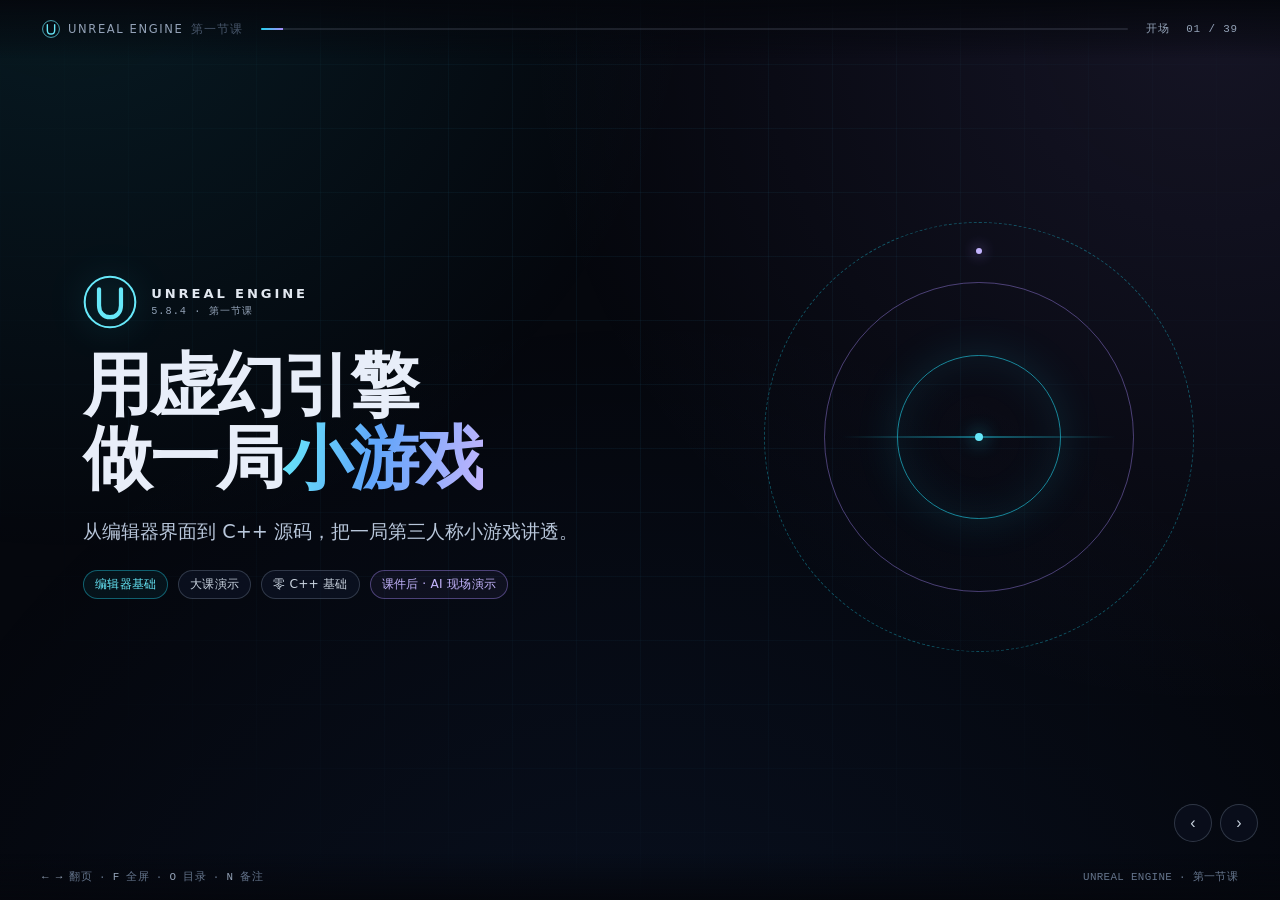
==== commit 47e141cd: "完善课件：UEC++ 前置、路线重排与演示页整理" ====
--- a/html/index.html
+++ b/html/index.html
@@ -1,9 +1,9 @@
-﻿<!DOCTYPE html>
+<!DOCTYPE html>
 <html lang="zh-CN">
 <head>
 <meta charset="UTF-8">
 <meta name="viewport" content="width=device-width, initial-scale=1">
-<title>第一节课 · 用虚幻引擎做一局《清场》</title>
+    <title>第一节课 · 用虚幻引擎做一局小游戏</title>
 <link rel="stylesheet" href="style.css">
 </head>
 <body>
@@ -31,25 +31,25 @@
       <i>第一节课</i>
     </div>
     <div class="progress"><span id="progressBar"></span></div>
-    <div class="meta"><span id="sectionLabel"></span><span id="counter">01 / 37</span></div>
+    <div class="meta"><span id="sectionLabel"></span><span id="counter">01 / 39</span></div>
   </header>
 
   <main id="slides">
 
-    <section class="slide cover active" data-section="开场" data-title="用虚幻引擎做一局《清场》">
+    <section class="slide cover active" data-section="开场" data-title="用虚幻引擎做一局小游戏">
       <div class="slide-inner cover-grid">
         <div>
           <div class="logo-lockup reveal">
             <svg class="ue-logo"><use href="#ue-mark"/></svg>
             <div><b>UNREAL ENGINE</b><span>5.8.4 · 第一节课</span></div>
           </div>
-          <h1 class="reveal" style="--d:1">用虚幻引擎<br>做一局<span class="grad">《清场》</span></h1>
-          <p class="lead reveal" style="--d:2">从编辑器界面到 C++ 源码，一节课走完一局第三人称小游戏。</p>
+          <h1 class="reveal" style="--d:1">用虚幻引擎<br>做一局<span class="grad">小游戏</span></h1>
+          <p class="lead reveal" style="--d:2">从编辑器界面到 C++ 源码，把一局第三人称小游戏讲透。</p>
           <div class="chips reveal" style="--d:3">
-            <span class="chip cyan">90 分钟</span>
+            <span class="chip cyan">编辑器基础</span>
             <span class="chip">大课演示</span>
             <span class="chip">零 C++ 基础</span>
-            <span class="chip violet">AI Native 现场开发</span>
+            <span class="chip violet">课件后 · AI 现场演示</span>
           </div>
         </div>
         <div class="hero-visual reveal" style="--d:2" aria-hidden="true">
@@ -61,69 +61,28 @@
           <div class="orb"><i></i></div>
         </div>
       </div>
-      <aside class="notes">开场别讲历史。直接说：90 分钟后，你们会看到一局能跑、能打、能赢的游戏，以及它对应的源码。</aside>
-    </section>
-
-    <section class="slide" data-section="路线" data-title="90 分钟路线">
+      <aside class="notes">开场别讲历史。直接说：这节课只讲编辑器、理论和代码结构；课件讲完，再现场用 AI 把游戏做出来。</aside>
+    </section>
+
+    <section class="slide" data-section="路线" data-title="今天的路线">
       <div class="slide-inner">
         <div class="kicker reveal">今天的路线</div>
-        <h2 class="reveal" style="--d:1">90 分钟，把一局游戏从界面带到源码</h2>
-        <p class="lead reveal" style="--d:2">前 40 分钟打基础，中间 20 分钟讲框架和读法，最后 30 分钟现场生成、读码收口。</p>
+        <h2 class="reveal" style="--d:1">一条线，把界面、循环和源码读完</h2>
+        <p class="lead reveal" style="--d:2">顺序不跳步：先能在编辑器里看懂，再补坐标与循环，然后从面向对象进 C++ 语法，最后落到 UEC++ 和 Gameplay 框架。开发演示放在课件之后。</p>
         <div class="timeline reveal" style="--d:3">
-          <div class="tl-item"><span class="t">06–24</span><b>界面 + 坐标系</b><small>先能在编辑器里找到东西</small></div>
-          <div class="tl-item"><span class="t">24–40</span><b>射线 + Tick</b><small>打中什么，什么时候跑</small></div>
-          <div class="tl-item"><span class="t">40–52</span><b>Gameplay 框架</b><small>四层职责，细讲生成顺序</small></div>
-          <div class="tl-item"><span class="t">52–60</span><b>蓝图与 C++</b><small>同一个类的两种写法</small></div>
-          <div class="tl-item"><span class="t">60–84</span><b>AI Native</b><small>四个任务，现场生成</small></div>
-          <div class="tl-item"><span class="t">84–90</span><b>读码 + 收尾</b><small>把生成的代码对上号</small></div>
-        </div>
-      </div>
-      <aside class="notes">把节奏说清楚：前 40 分钟打基础，后 30 分钟现场生成。每个时间段只做一件事，别拖。</aside>
-    </section>
-
-    <section class="slide" data-section="目标" data-title="最终形态：清场">
-      <div class="slide-inner">
-        <div class="kicker reveal">最终形态</div>
-        <h2 class="reveal" style="--d:1">一局完整的《清场》</h2>
-        <div class="two reveal" style="--d:2">
-          <div class="arena" aria-hidden="true">
-            <div class="floor"></div>
-            <div class="crate" style="left:18%;top:26%"></div>
-            <div class="crate" style="left:68%;top:58%"></div>
-            <div class="crate" style="left:44%;top:70%"></div>
-            <div class="enemy" style="left:24%;top:38%"></div>
-            <div class="enemy" style="left:72%;top:28%"></div>
-            <div class="enemy" style="left:61%;top:64%"></div>
-            <div class="enemy" style="left:33%;top:62%"></div>
-            <div class="enemy" style="left:80%;top:48%"></div>
-            <div class="player" style="left:48%;top:46%"></div>
-            <div class="crosshair"></div>
-            <div class="hud-mock">
-              <div class="hp"><i></i></div>
-              <div class="count">剩余 5</div>
-            </div>
-          </div>
-          <div class="stack">
-            <div class="card">
-              <span class="num">核心循环</span>
-              <ul class="list">
-                <li>移动、跳跃、瞄准</li>
-                <li>准星点射，小怪两枪倒</li>
-                <li>被小怪追着打，血量下降</li>
-                <li>清完 5 个胜利，血量归零失败</li>
-                <li>按 R 重开</li>
-              </ul>
-            </div>
-            <div class="grid g4">
-              <div class="stat">5<small>小怪</small></div>
-              <div class="stat">100<small>玩家血量</small></div>
-              <div class="stat">25<small>单发伤害</small></div>
-              <div class="stat">2<small>枪一个</small></div>
-            </div>
-          </div>
-        </div>
-      </div>
-      <aside class="notes">先把目标亮出来。后面每个知识点都服务于这一局：坐标、射线、Tick、血量和胜负。</aside>
+          <div class="tl-item"><span class="t">01</span><b>开场</b><small>今天讲什么，读完能做什么</small></div>
+          <div class="tl-item"><span class="t">02</span><b>界面 + 坐标系</b><small>先能在编辑器里找到东西</small></div>
+          <div class="tl-item"><span class="t">03</span><b>射线 + 游戏循环</b><small>打中什么，一帧怎么跑</small></div>
+          <div class="tl-item"><span class="t">04</span><b>面向对象 + C++ 语法</b><small>类、指针、四个入口</small></div>
+          <div class="tl-item"><span class="t">05</span><b>UEC++</b><small>标记、UENUM、委托、接口</small></div>
+          <div class="tl-item"><span class="t">06</span><b>Gameplay 框架</b><small>四层职责，细讲生成顺序</small></div>
+          <div class="tl-item"><span class="t">07</span><b>读源码 + 收尾</b><small>追一条链路，带走五件事</small></div>
+        </div>
+        <div class="card tight reveal" style="--d:4;margin-top:22px;border-color:rgba(167,139,250,.32)">
+          <p class="small" style="margin:0"><b style="color:#c4b5fd">课件之后：</b>现场演示用 AI 在 UE 里做游戏，单独一场，不占课件时间。</p>
+        </div>
+      </div>
+      <aside class="notes">把节奏说清楚：课件只讲基础和理论，不现场生成；演示放在课件之后。每个时间段只做一件事，别拖。</aside>
     </section>
 
     <section class="slide" data-section="界面" data-title="编辑器全景：先认六个区域">
@@ -519,6 +478,51 @@
       <aside class="notes">只讲 Visibility 和 Camera。自定义通道留给下一节课。</aside>
     </section>
 
+    <section class="slide" data-section="必备知识" data-title="一帧：引擎从头到尾做了什么">
+      <div class="slide-inner">
+        <div class="kicker reveal">游戏循环</div>
+        <h2 class="reveal" style="--d:1">一帧里，引擎从头到尾做了什么</h2>
+        <p class="lead reveal" style="--d:2">60 fps 就是每 16.7 毫秒跑一轮：收输入、跑逻辑、算物理、提交渲染，然后进入下一帧。</p>
+        <div class="life five reveal" style="--d:3;margin-top:30px">
+          <div class="life-node"><b>输入</b><small>键鼠、手柄：这一帧按了什么</small></div>
+          <div class="life-node"><b>游戏逻辑</b><small>蓝图、C++、Tick、AI、计时器</small></div>
+          <div class="life-node"><b>物理 / 动画</b><small>移动、碰撞、骨骼与蒙皮</small></div>
+          <div class="life-node"><b>渲染</b><small>把画面提交给渲染线程</small></div>
+          <div class="life-node"><b>显示</b><small>交换缓冲，进入下一帧</small></div>
+        </div>
+        <div class="grid g3 reveal" style="--d:4;margin-top:26px">
+          <div class="card tight"><h3>游戏线程</h3><p class="small muted" style="margin:0">蓝图、C++、Tick 都在这里排队跑。这里卡住，整帧就卡住。</p></div>
+          <div class="card tight"><h3>渲染线程</h3><p class="small muted" style="margin:0">拿到场景数据后去画，不和 Tick 同步跑；不要在这里改游戏逻辑。</p></div>
+          <div class="card tight" style="border-color:rgba(34,211,238,.35)"><h3>帧预算</h3><p class="small muted" style="margin:0">60 fps 只有 16.7 ms；逻辑、物理、渲染都在这笔预算里分时间。</p></div>
+        </div>
+      </div>
+      <aside class="notes">先问：一帧里最先发生什么？从输入讲到显示，强调游戏线程和渲染线程是两条线。不展开多线程细节，只要知道 Tick 阻塞会拖整帧。</aside>
+    </section>
+
+    <section class="slide" data-section="必备知识" data-title="帧率与帧预算：为什么会卡">
+      <div class="slide-inner">
+        <div class="kicker reveal">游戏循环</div>
+        <h2 class="reveal" style="--d:1">60 fps 不是感觉，是 16.7 毫秒的预算</h2>
+        <p class="lead reveal" style="--d:2">帧率越高，每帧时间越短。逻辑、物理、渲染都在抢这段时间。</p>
+        <div class="grid g3 reveal" style="--d:3;margin-top:14px">
+          <div class="card tight"><div class="stat">16.7<small>ms · 60 fps</small></div></div>
+          <div class="card tight"><div class="stat">33.3<small>ms · 30 fps</small></div></div>
+          <div class="card tight"><div class="stat">8.3<small>ms · 120 fps</small></div></div>
+        </div>
+        <div class="reveal" style="--d:4;margin-top:20px">
+          <div class="row" style="gap:14px;margin-bottom:8px"><span class="tiny" style="color:#67e8f9">60 fps</span><span class="muted small">16.7 ms 内做完所有事</span></div>
+          <div class="dt-track" style="background-image:linear-gradient(90deg,rgba(34,211,238,.65) 0 62%,rgba(251,113,133,.65) 62% 78%,transparent 78% 100%);background-size:100% 100%"></div>
+          <div class="row" style="justify-content:space-between;margin-top:8px"><span class="tiny muted">逻辑 + 物理</span><span class="tiny" style="color:#fda4af">渲染</span><span class="tiny muted">空闲</span></div>
+        </div>
+        <div class="grid g3 reveal" style="--d:5;margin-top:18px">
+          <div class="card tight"><h3>掉帧</h3><p class="small muted" style="margin:0">这一帧超预算，画面晚一点出来；操作手感变钝。</p></div>
+          <div class="card tight"><h3>卡顿（Hitch）</h3><p class="small muted" style="margin:0">加载资源、GC、一次性大计算，突然占用几十毫秒。</p></div>
+          <div class="card tight"><h3>先看谁慢</h3><p class="small muted" style="margin:0">控制台输入 <code>stat unit</code>，看 Game / Draw / GPU 谁最高。</p></div>
+        </div>
+      </div>
+      <aside class="notes">用 stat unit 现场看三个数：Game、Draw、GPU。谁接近 16.7 ms，谁就是瓶颈。别一上来就说优化画质。</aside>
+    </section>
+
     <section class="slide" data-section="必备知识" data-title="Tick：每帧都跑，还是发生了才跑">
       <div class="slide-inner">
         <div class="kicker reveal">游戏循环</div>
@@ -562,6 +566,422 @@
         </div>
       </div>
       <aside class="notes">现场把帧率限制到 30，跑同一段路，对比一下。这个演示比公式直观。</aside>
+    </section>
+
+    <section class="slide" data-section="面向对象" data-title="类与对象：图纸和房子">
+      <div class="slide-inner">
+        <div class="kicker reveal">面向对象</div>
+        <h2 class="reveal" style="--d:1">类与对象：图纸和房子</h2>
+        <p class="lead reveal" style="--d:2">类是图纸，对象是按图纸建出来的那一个。改图纸会影响以后建的房子，已经建好的不会自动变。</p>
+        <div class="grid g3 reveal" style="--d:3">
+          <div class="card"><span class="num">类 · Class</span><h3>图纸</h3><p class="small muted" style="margin:0">描述“这种对象有什么”：数据（血量、速度）和行为（受伤、开火）。</p></div>
+          <div class="card"><span class="num">对象 · Object</span><h3>房子</h3><p class="small muted" style="margin:0">按图纸创建出来的实例，各自有自己的数据；改一个不影响另一个。</p></div>
+          <div class="card"><span class="num">在 UE 里</span><h3>类 vs 关卡实例</h3><p class="small muted" style="margin:0">内容浏览器里的蓝图或 C++ 类是图纸；大纲里的 Actor 是对象。</p></div>
+        </div>
+        <div class="grid g2 reveal" style="--d:4;margin-top:18px;align-items:start">
+          <div class="card"><span class="num">一个最小的类</span>
+            <pre class="code"><span class="kw">class</span> Enemy
+{
+<span class="kw">public</span>:
+    <span class="kw">float</span> Health = 100.f;              <span class="cm">// 数据</span>
+    <span class="kw">void</span> TakeDamage(<span class="kw">float</span> Amount);  <span class="cm">// 行为</span>
+};</pre>
+          </div>
+          <div class="card"><span class="num">创建两个对象</span>
+            <pre class="code">Enemy A;
+Enemy B;
+
+A.Health = 50.f;  <span class="cm">// 只改 A</span>
+<span class="cm">// B.Health 还是 100</span></pre>
+          </div>
+        </div>
+        <p class="small muted reveal" style="--d:5;margin-top:16px">记住两句：类定义“是什么”，对象装“这一份数据”；关卡里拖的是对象，改类会影响这一类。</p>
+      </div>
+      <aside class="notes">用“图纸/房子”讲类与对象。强调改类影响所有实例，改关卡里的对象只影响那一个。这里先不出现 UCLASS。</aside>
+    </section>
+
+    <section class="slide" data-section="面向对象" data-title="继承与组合：is-a 和 has-a">
+      <div class="slide-inner">
+        <div class="kicker reveal">面向对象</div>
+        <h2 class="reveal" style="--d:1">继承与组合：is-a 和 has-a</h2>
+        <p class="lead reveal" style="--d:2">共同身份往上提，具体能力往下放；不属于“身份”的能力，用组件挂上去。</p>
+        <div class="two reveal" style="--d:3;align-items:start">
+          <div class="card">
+            <span class="num">继承 · is-a</span>
+            <h3>角色是一种 Pawn</h3>
+            <div class="chain-list" style="margin-top:10px">
+              <div class="chain-row"><span class="chain-tag">UE</span><span class="chain-node base">AActor</span><span class="chain-arrow">→</span><span class="chain-node">APawn</span><span class="chain-arrow">→</span><span class="chain-node leaf">ACharacter</span></div>
+            </div>
+            <p class="small muted" style="margin-top:12px">子类自动拥有父类的能力，还能覆写；<code>Character</code> 是一种 <code>Pawn</code>，也是一种 <code>Actor</code>。</p>
+          </div>
+          <div class="card">
+            <span class="num">组合 · has-a</span>
+            <h3>角色身上挂着组件</h3>
+            <div class="flow" style="margin-top:14px">
+              <span class="node c">AEnemy</span><span class="arr">+</span>
+              <span class="node r">UMyComponent</span>
+            </div>
+            <div class="flow" style="margin-top:10px">
+              <span class="node c">AEnemy</span><span class="arr">+</span>
+              <span class="node">Collision</span><span class="arr">+</span>
+              <span class="node">Mesh</span>
+            </div>
+            <p class="small muted" style="margin-top:12px">组件负责一块能力，能复用、能拆；敌人和玩家可以挂同一个组件。</p>
+          </div>
+        </div>
+        <div class="grid g2 reveal" style="--d:4;margin-top:18px">
+          <div class="card tight"><h3>什么时候用继承</h3><p class="small muted" style="margin:0">“它是一种……”：玩家是一种 Character，敌人也是一种 Character。</p></div>
+          <div class="card tight"><h3>什么时候用组合</h3><p class="small muted" style="margin:0">“它有一个……”：有一个血量、一个背包、一个武器；优先组合，别把一切塞进超大类。</p></div>
+        </div>
+      </div>
+      <aside class="notes">先问：敌人和玩家共同点是什么？再问：血量一定要靠继承吗？引出组件。记住 is-a 用继承，has-a 用组合。</aside>
+    </section>
+
+    <section class="slide" data-section="C++ 语法" data-title="蓝图和 C++ 是同一个类的两种写法">
+      <div class="slide-inner">
+        <div class="kicker reveal">蓝图与 C++</div>
+        <h2 class="reveal" style="--d:1">同一个类的两种写法</h2>
+        <div class="two top reveal" style="--d:2">
+          <div class="card">
+            <span class="num">蓝图</span>
+            <h3>节点连线</h3>
+            <div class="flow" style="margin-top:14px">
+              <span class="node c">Event BeginPlay</span><span class="arr">→</span>
+              <span class="node">Print String</span>
+            </div>
+            <p class="small muted" style="margin-top:14px">适合快速搭逻辑、调参数，看得见。</p>
+          </div>
+          <div class="card">
+            <span class="num">C++</span>
+            <h3>类声明</h3>
+            <pre class="code"><span class="kw">UCLASS</span>()
+<span class="kw">class</span> <span class="ty">AClearArenaCharacter</span> : <span class="kw">public</span> ACharacter
+{
+    <span class="ty">GENERATED_BODY</span>()
+
+    <span class="ty">UPROPERTY</span>(EditAnywhere)
+    <span class="kw">float</span> MaxHealth = 100.f;
+
+    <span class="ty">UFUNCTION</span>()
+    <span class="kw">void</span> OnDied();
+};</pre>
+          </div>
+        </div>
+        <div class="grid g3 reveal" style="--d:3;margin-top:18px">
+          <div class="card tight"><h3><span style="color:#c4b5fd">UCLASS</span></h3><p class="small muted" style="margin:0">告诉引擎：这是一个可认识的类。</p></div>
+          <div class="card tight"><h3><span style="color:#c4b5fd">UPROPERTY</span></h3><p class="small muted" style="margin:0">变量进编辑器、参与回收。</p></div>
+          <div class="card tight"><h3><span style="color:#c4b5fd">UFUNCTION</span></h3><p class="small muted" style="margin:0">函数能被蓝图或引擎调用。</p></div>
+        </div>
+        <p class="small muted reveal" style="--d:4;margin-top:14px">前缀：<b>A</b> Actor，<b>U</b> UObject / 组件，<b>F</b> 结构体，<b>E</b> 枚举，<b>I</b> 接口。对象由引擎回收，不用手动 delete。</p>
+      </div>
+      <aside class="notes">并排打开蓝图和对应 C++，指出同一个类名。让学生看到“这两个是一回事”。</aside>
+    </section>
+
+    <section class="slide" data-section="C++ 语法" data-title="一个类，两个文件">
+      <div class="slide-inner">
+        <div class="kicker reveal">C++ 语法</div>
+        <h2 class="reveal" style="--d:1">一个类，两个文件：.h 说有什么，.cpp 说怎么做</h2>
+        <div class="grid g2 reveal" style="--d:2;align-items:start">
+          <div class="card">
+            <span class="num">ClearArenaCharacter.h · 声明</span>
+            <pre class="code"><span class="kw">UCLASS</span>()
+<span class="kw">class</span> <span class="ty">CLEARARENA_API AClearArenaCharacter</span> : <span class="kw">public</span> ACharacter
+{
+    <span class="ty">GENERATED_BODY</span>()
+
+<span class="kw">public</span>:
+    AClearArenaCharacter();
+
+<span class="kw">protected</span>:
+    <span class="kw">virtual void</span> BeginPlay() <span class="kw">override</span>;
+
+    <span class="ty">UPROPERTY</span>(EditAnywhere, Category = <span class="cm">"Health"</span>)
+    <span class="kw">float</span> MaxHealth = 100.f;
+};</pre>
+          </div>
+          <div class="card">
+            <span class="num">ClearArenaCharacter.cpp · 实现</span>
+            <pre class="code"><span class="cm">#include "ClearArenaCharacter.h"</span>
+
+AClearArenaCharacter::AClearArenaCharacter()
+{
+    PrimaryActorTick.bCanEverTick = <span class="kw">true</span>;
+}
+
+<span class="kw">void</span> AClearArenaCharacter::BeginPlay()
+{
+    Super::BeginPlay();
+    <span class="ty">UE_LOG</span>(LogTemp, Log,
+        <span class="ty">TEXT</span>(<span class="cm">"MaxHealth = %f"</span>), MaxHealth);
+}</pre>
+          </div>
+        </div>
+        <div class="grid g3 reveal" style="--d:3;margin-top:18px">
+          <div class="card tight"><h3>GENERATED_BODY()</h3><p class="small muted" style="margin:0">必须放在类体最前面，展开成引擎需要的反射代码。</p></div>
+          <div class="card tight"><h3>CLEARARENA_API</h3><p class="small muted" style="margin:0">模块导出宏，让别的模块能链接这个类；新建类时自动带上。</p></div>
+          <div class="card tight"><h3>Super::BeginPlay()</h3><p class="small muted" style="margin:0">先调父类，再做自己的初始化；漏了父类，很多引擎逻辑不会跑。</p></div>
+        </div>
+        <p class="small muted reveal" style="--d:4;margin-top:14px">改头文件（加变量、改继承）后要重新编译；只改 cpp 里的函数体，可以用 Live Coding 热更。</p>
+      </div>
+      <aside class="notes">先看目录：h 是目录，cpp 是正文。GENERATED_BODY 不是装饰，删了编译就报错。构造和 BeginPlay 的区别后面再展开。</aside>
+    </section>
+
+    <section class="slide" data-section="C++ 语法" data-title="指针、TObjectPtr 与 GC">
+      <div class="slide-inner">
+        <div class="kicker reveal">C++ 语法</div>
+        <h2 class="reveal" style="--d:1">指针是遥控器，GC 决定谁会被收走</h2>
+        <p class="lead reveal" style="--d:2">UObject 由引擎管生命周期。你的成员指针加不加 <code>UPROPERTY</code>，决定了引擎知不知道你还在用它。</p>
+        <div class="grid g2 reveal" style="--d:3;align-items:start">
+          <div class="card">
+            <span class="num">声明 · UE5 推荐写法</span>
+            <pre class="code"><span class="ty">UPROPERTY</span>(VisibleAnywhere, Category = <span class="cm">"Mesh"</span>)
+<span class="ty">TObjectPtr</span>&lt;UStaticMeshComponent&gt; Mesh;</pre>
+            <p class="small muted" style="margin:10px 0 0"><code>TObjectPtr</code> 本质仍是指针；加 <code>UPROPERTY</code> 才算“我持有它”。</p>
+          </div>
+          <div class="card">
+            <span class="num">创建 · 在构造函数里</span>
+            <pre class="code">Mesh = <span class="ty">CreateDefaultSubobject</span>&lt;UStaticMeshComponent&gt;(
+    <span class="ty">TEXT</span>(<span class="cm">"Mesh"</span>));</pre>
+            <p class="small muted" style="margin:10px 0 0">组件跟 Actor 一起创建、一起销毁；不需要手动 <code>delete</code>。</p>
+          </div>
+        </div>
+        <div class="grid g3 reveal" style="--d:4;margin-top:18px">
+          <div class="card tight"><h3>GC 只看引用</h3><p class="small muted" style="margin:0">被 <code>UPROPERTY</code> 引用着的 UObject 不会被回收；没人引用的会被收走。</p></div>
+          <div class="card tight"><h3>不要 delete</h3><p class="small muted" style="margin:0">UObject 用 <code>NewObject</code> / <code>CreateDefaultSubobject</code> 创建，不配对 <code>delete</code>。</p></div>
+          <div class="card tight"><h3>裸指针会悬空</h3><p class="small muted" style="margin:0">成员指针一定加 <code>UPROPERTY</code>；临时指针只在本次调用里用。</p></div>
+        </div>
+        <div class="card tight reveal" style="--d:5;margin-top:16px;border-color:rgba(251,191,36,.32)">
+          <p class="small" style="margin:0"><b>一句话：</b>普通 C++ 的 <code>new</code> 和 UE 的 <code>NewObject</code> 不是一回事；UE 的对象，交给 UE 管。</p>
+        </div>
+      </div>
+      <aside class="notes">用遥控器比喻：指针是遥控器，不是电视。GC 只看你还拿不拿着遥控器——UPROPERTY 就是那只手。</aside>
+    </section>
+
+    <section class="slide" data-section="C++ 语法" data-title="构造函数 / BeginPlay / Tick / EndPlay">
+      <div class="slide-inner">
+        <div class="kicker reveal">C++ 语法</div>
+        <h2 class="reveal" style="--d:1">代码什么时候跑：四个入口</h2>
+        <p class="lead reveal" style="--d:2">同一个类，函数写在不同位置，跑的时间完全不同。先认入口，再读实现。</p>
+        <div class="life reveal" style="--d:3;margin-top:30px">
+          <div class="life-node"><b>构造函数</b><small>创建对象时；定默认值、建组件</small></div>
+          <div class="life-node"><b>BeginPlay</b><small>进入游戏时一次；绑定、查找、初始化</small></div>
+          <div class="life-node"><b>Tick</b><small>每帧；只放持续变化，记得乘 DeltaTime</small></div>
+          <div class="life-node"><b>EndPlay</b><small>离开或销毁时一次；解绑、清理</small></div>
+        </div>
+        <div class="grid g2 reveal" style="--d:4;margin-top:26px">
+          <div class="card tight"><h3>构造里不要找别人</h3><p class="small muted" style="margin:0">这时 World 还不一定完整，别的 Actor 也可能没生成。构造只做自己的默认值和组件。</p></div>
+          <div class="card tight"><h3>BeginPlay 才适合绑定</h3><p class="small muted" style="margin:0">拿 World、找玩家、绑委托，放这里最稳；记得先调 <code>Super::BeginPlay()</code>。</p></div>
+          <div class="card tight"><h3>Tick 要能关就关</h3><p class="small muted" style="margin:0"><code>PrimaryActorTick.bCanEverTick</code> 打开才跑；不需要每帧的逻辑，用事件或计时器。</p></div>
+          <div class="card tight"><h3>EndPlay 做收尾</h3><p class="small muted" style="margin:0">委托不解绑，对象走了还可能被回调；计时器、音效、UI 同理。</p></div>
+        </div>
+        <p class="small muted reveal" style="--d:5;margin-top:12px;text-align:center">口诀：构造定默认，<b>BeginPlay</b> 做初始化，<b>Tick</b> 做持续变化，<b>EndPlay</b> 收尾。</p>
+      </div>
+      <aside class="notes">用打印演示四个入口的顺序：构造 → BeginPlay → Tick → EndPlay。强调构造早于 World，别在那里找玩家。</aside>
+    </section>
+
+    <section class="slide" data-section="C++ 语法" data-title="零基础读 C++：只看四个地方">
+      <div class="slide-inner">
+        <div class="kicker reveal">C++ 语法</div>
+        <h2 class="reveal" style="--d:1">零基础读 C++：只看四个地方</h2>
+        <div class="grid g2 reveal" style="--d:2">
+          <div class="card"><span class="num">01 · 类名</span><pre class="code" style="background:transparent;border:0;padding:0">class AClearArenaCharacter : public ACharacter</pre><p class="small muted" style="margin:8px 0 0">它继承谁，大概就知道它是什么。</p></div>
+          <div class="card"><span class="num">02 · 变量</span><pre class="code" style="background:transparent;border:0;padding:0">UPROPERTY(EditAnywhere)
+float MaxHealth = 100.f;</pre><p class="small muted" style="margin:8px 0 0">UPROPERTY 上面的，能在编辑器里看到。</p></div>
+          <div class="card"><span class="num">03 · 函数</span><pre class="code" style="background:transparent;border:0;padding:0">UFUNCTION()
+void OnDied();</pre><p class="small muted" style="margin:8px 0 0">函数名说明它干什么，先不用读实现。</p></div>
+          <div class="card"><span class="num">04 · 时机</span><pre class="code" style="background:transparent;border:0;padding:0">BeginPlay() / Tick() / Fire()</pre><p class="small muted" style="margin:8px 0 0">先找它什么时候跑，再读它做了什么。</p></div>
+        </div>
+        <div class="card reveal" style="--d:3;margin-top:18px">
+          <div class="row" style="justify-content:space-between">
+            <span class="small"><b>头文件</b> = 目录：这个类有什么</span>
+            <span class="small"><b>cpp</b> = 正文：具体怎么做</span>
+            <span class="small"><b>指针</b> = 遥控器：指着一个对象，不是对象本身</span>
+          </div>
+        </div>
+      </div>
+      <aside class="notes">只认四个地方，别逐行讲语法。学生今天的目标是“指认”，不是“默写”。</aside>
+    </section>
+
+    <section class="slide" data-section="UEC++" data-title="类型宏：UCLASS / USTRUCT / UENUM / UINTERFACE">
+      <div class="slide-inner compact">
+        <div class="kicker reveal">C++ 结构</div>
+        <h2 class="reveal" style="--d:1">类型宏：类、结构体、枚举、接口</h2>
+        <p class="lead reveal" style="--d:2">这些宏把普通 C++ 类型交给 Unreal Header Tool，生成反射、序列化和蓝图支持。</p>
+        <table class="decision-table reveal" style="--d:3;margin-top:10px">
+          <thead><tr><th>宏</th><th>用在哪</th><th>关键点</th></tr></thead>
+          <tbody>
+            <tr><td><code>UCLASS()</code></td><td>UObject 派生类</td><td>蓝图能不能用，看 <code>Blueprintable</code></td></tr>
+            <tr><td><code>USTRUCT()</code></td><td>纯数据类型</td><td>值传递；必须有 <code>GENERATED_BODY()</code></td></tr>
+            <tr><td><code>UENUM()</code></td><td>枚举</td><td>蓝图用要 <code>: uint8</code> + <code>BlueprintType</code></td></tr>
+            <tr><td><code>UINTERFACE()</code></td><td>接口</td><td>配一个 <code>I</code> 前缀的实现类</td></tr>
+          </tbody>
+        </table>
+        <div class="grid g3 reveal" style="--d:4;margin-top:14px;align-items:start">
+          <div class="card"><span class="num">UENUM · 给枚举起中文名</span>
+            <pre class="code"><span class="ty">UENUM</span>(BlueprintType)
+<span class="kw">enum class</span> EWeaponState : <span class="kw">uint8</span>
+{
+    Idle   <span class="ty">UMETA</span>(DisplayName = <span class="cm">"待机"</span>),
+    Firing <span class="ty">UMETA</span>(DisplayName = <span class="cm">"开火"</span>)
+};</pre>
+          </div>
+          <div class="card"><span class="num">USTRUCT · 一组数据</span>
+            <pre class="code"><span class="ty">USTRUCT</span>(BlueprintType)
+<span class="kw">struct</span> FDamageInfo
+{
+    <span class="ty">GENERATED_BODY</span>()
+    <span class="ty">UPROPERTY</span>(BlueprintReadOnly)
+    <span class="kw">float</span> Amount = 0.f;
+    <span class="ty">UPROPERTY</span>(BlueprintReadOnly)
+    <span class="ty">TObjectPtr</span>&lt;AActor&gt; Instigator;
+};</pre>
+          </div>
+          <div class="card"><span class="num">UINTERFACE · U 壳，I 实现</span>
+            <p class="small muted" style="margin:0"><code>U</code> 开头的类只是给 Unreal Header Tool 的反射壳；真正的方法写在 <code>I</code> 开头的接口类里。</p>
+            <p class="small muted" style="margin:10px 0 0">实现方多继承这个 <code>I</code> 接口，就能被统一调用；完整写法在“接口”一页展开。</p>
+          </div>
+        </div>
+        <p class="small muted reveal" style="--d:5;margin-top:12px">底线：<code>UENUM</code> 蓝图用必须 <code>: uint8</code>；<code>USTRUCT</code> 没有 GC；<code>UINTERFACE</code> 的 <code>U</code> 只是反射壳，<code>I</code> 才是真正要实现的方法。</p>
+      </div>
+      <aside class="notes">先分清类型宏和成员宏。UENUM 的 uint8 是硬要求；USTRUCT 是值类型，不走 GC；UINTERFACE 一定是 U/I 成对。</aside>
+    </section>
+
+    <section class="slide" data-section="UEC++" data-title="成员宏：UPROPERTY / UFUNCTION / UDELEGATE">
+      <div class="slide-inner compact">
+        <div class="kicker reveal">C++ 结构</div>
+        <h2 class="reveal" style="--d:1">成员宏：变量、函数、事件</h2>
+        <p class="lead reveal" style="--d:2">类型宏管“这是什么”，成员宏管“编辑器、蓝图和引擎能不能看见它”。</p>
+        <table class="decision-table reveal" style="--d:3;margin-top:8px">
+          <thead><tr><th>宏</th><th>作用</th><th>常用写法</th><th>漏了会怎样</th></tr></thead>
+          <tbody>
+            <tr><td><code>UPROPERTY()</code></td><td>变量进反射 / GC / 编辑器</td><td><code>UPROPERTY(EditAnywhere, BlueprintReadWrite, Category="Health")</code></td><td>编辑器看不到，指针可能被回收</td></tr>
+            <tr><td><code>UFUNCTION()</code></td><td>函数暴露给蓝图 / 委托</td><td><code>UFUNCTION(BlueprintCallable)</code></td><td>蓝图调不到，AddDynamic 绑不上</td></tr>
+            <tr><td><code>UDELEGATE()</code></td><td>单个回调签名</td><td><code>DECLARE_DYNAMIC_DELEGATE_OneParam(...)</code></td><td>不能进蓝图，动态绑定失败</td></tr>
+            <tr><td><code>DECLARE_DYNAMIC_MULTICAST_DELEGATE...</code></td><td>一对多事件</td><td><code>..._TwoParams(FOnHealthChanged, float, float)</code></td><td>HUD / UI 收不到广播</td></tr>
+          </tbody>
+        </table>
+        <div class="grid g2 reveal" style="--d:4;margin-top:12px;align-items:start">
+          <div class="card"><span class="num">事件声明</span>
+            <pre class="code"><span class="ty">DECLARE_DYNAMIC_MULTICAST_DELEGATE_TwoParams</span>(
+    FOnHealthChanged, <span class="kw">float</span>, Current, <span class="kw">float</span>, Max);
+
+<span class="ty">UPROPERTY</span>(BlueprintAssignable, Category = <span class="cm">"Health"</span>)
+FOnHealthChanged OnHealthChanged;</pre>
+          </div>
+          <div class="card"><span class="num">绑定与广播</span>
+            <pre class="code"><span class="cm">// 绑定：C++ 用 AddDynamic，蓝图用 Assign</span>
+OnHealthChanged.AddDynamic(<span class="kw">this</span>, &amp;UMyHUD::HandleHealth);
+
+<span class="cm">// 广播：谁关心谁收到</span>
+OnHealthChanged.Broadcast(Current, Max);</pre>
+          </div>
+        </div>
+        <div class="grid g3 reveal" style="--d:5;margin-top:10px">
+          <div class="card tight"><h3>编辑器看得到</h3><p class="small muted" style="margin:0"><code>EditAnywhere</code> 可改；<code>VisibleAnywhere</code> 只读；<code>Category</code> 分组。</p></div>
+          <div class="card tight"><h3>蓝图碰得到</h3><p class="small muted" style="margin:0"><code>BlueprintReadWrite</code> / <code>BlueprintCallable</code>；只读用 <code>BlueprintReadOnly</code> / <code>BlueprintPure</code>。</p></div>
+          <div class="card tight"><h3>别忘 AddDynamic</h3><p class="small muted" style="margin:0">动态委托必须用 <code>AddDynamic</code> / <code>RemoveDynamic</code>，普通 <code>Add</code> 绑不上。</p></div>
+        </div>
+      </div>
+      <aside class="notes">这一页只讲三个词：看见、调用、通知。UPROPERTY 管看见，UFUNCTION 管调用，UDELEGATE 管通知。广播后别忘了在 EndPlay 解绑。</aside>
+    </section>
+
+    <section class="slide" data-section="UEC++" data-title="委托：谁关心，谁收到">
+      <div class="slide-inner compact">
+        <div class="kicker reveal">C++ 结构</div>
+        <h2 class="reveal" style="--d:1">委托：把“发生了什么”广播出去</h2>
+        <p class="lead reveal" style="--d:2">发生方只管 Broadcast，关心方自己 Bind；两边不需要互相认识。</p>
+        <div class="grid g3 reveal" style="--d:3">
+          <div class="card tight"><h3>单播 Delegate</h3><p class="small muted" style="margin:0">一个事件绑一个回调，适合“只通知一个人”。</p></div>
+          <div class="card tight"><h3>多播 Multicast</h3><p class="small muted" style="margin:0">一个事件绑多个回调：HUD、音效、成就同时收到。</p></div>
+          <div class="card tight"><h3>动态 Dynamic</h3><p class="small muted" style="margin:0">带 Dynamic 的才能进蓝图；C++ 用 <code>AddDynamic</code> 绑定。</p></div>
+        </div>
+        <div class="grid g2 reveal" style="--d:4;margin-top:16px;align-items:start">
+          <div class="card"><span class="num">声明 + 广播</span>
+            <pre class="code"><span class="ty">DECLARE_DYNAMIC_MULTICAST_DELEGATE_TwoParams</span>(
+    FOnValueChanged, <span class="kw">float</span>, Value, <span class="kw">float</span>, Max);
+
+<span class="ty">UPROPERTY</span>(BlueprintAssignable, Category = <span class="cm">"Value"</span>)
+FOnValueChanged OnValueChanged;
+
+<span class="kw">void</span> UMyActor::SetValue(<span class="kw">float</span> NewValue)
+{
+    Value = <span class="ty">FMath</span>::Clamp(NewValue, 0.f, Max);
+    OnValueChanged.Broadcast(Value, Max);
+}</pre>
+          </div>
+          <div class="card"><span class="num">绑定 + 解绑</span>
+            <pre class="code"><span class="kw">void</span> UMyHUD::BeginPlay()
+{
+    Super::BeginPlay();
+    Target->OnValueChanged.AddDynamic(
+        <span class="kw">this</span>, &amp;UMyHUD::HandleValue);
+}
+
+<span class="kw">void</span> UMyHUD::EndPlay(EEndPlayReason::Type Reason)
+{
+    Target->OnValueChanged.RemoveDynamic(
+        <span class="kw">this</span>, &amp;UMyHUD::HandleValue);
+    Super::EndPlay(Reason);
+}</pre>
+          </div>
+        </div>
+        <p class="small muted reveal" style="--d:5;margin-top:12px">动态委托用 <code>AddDynamic</code> / <code>RemoveDynamic</code>，普通 C++ 委托才用 <code>AddUObject</code>；BeginPlay 绑定，EndPlay 解绑——先绑后广播，广播时没人听，这次的值就丢了。</p>
+      </div>
+      <aside class="notes">用“显示方不需要认识角色”讲委托。现场可以演示一次“先广播、后绑定”，让学生看到值丢了；再讲 EndPlay 解绑。</aside>
+    </section>
+
+    <section class="slide" data-section="UEC++" data-title="接口：没有共同父类，也能统一调用">
+      <div class="slide-inner compact">
+        <div class="kicker reveal">C++ 结构</div>
+        <h2 class="reveal" style="--d:1">接口：会挨打就行，不必是同一个爹</h2>
+        <p class="lead reveal" style="--d:2">玩家、敌人、木箱没有共同父类，但只要实现 IDamageable，就能用同一种方式扣血。</p>
+        <div class="grid g2 reveal" style="--d:3;align-items:start">
+          <div class="stack">
+            <div class="card"><span class="num">声明 · U 是壳，I 是方法</span>
+              <pre class="code"><span class="ty">UINTERFACE</span>(MinimalAPI, Blueprintable)
+<span class="kw">class</span> UDamageable : <span class="kw">public</span> UInterface
+{
+    <span class="ty">GENERATED_BODY</span>()
+};
+<span class="kw">class</span> IDamageable
+{
+    <span class="ty">GENERATED_BODY</span>()
+<span class="kw">public</span>:
+    <span class="ty">UFUNCTION</span>(BlueprintNativeEvent)
+    <span class="kw">void</span> ReceiveDamage(<span class="kw">float</span> Amount);
+};</pre>
+            </div>
+            <div class="card tight"><span class="num">调用 · 走 Execute_</span>
+              <pre class="code" style="margin-top:8px"><span class="kw">if</span> (Actor->Implements&lt;UDamageable&gt;())
+{
+    IDamageable::Execute_ReceiveDamage(Actor, 25.f);
+}</pre>
+            </div>
+          </div>
+          <div class="stack">
+            <div class="card"><span class="num">实现 · 多继承一个 I</span>
+              <pre class="code"><span class="kw">class</span> AEnemy : <span class="kw">public</span> AActor, <span class="kw">public</span> IDamageable
+{
+    <span class="ty">GENERATED_BODY</span>()
+<span class="kw">public</span>:
+    <span class="kw">virtual void</span> ReceiveDamage_Implementation(
+        <span class="kw">float</span> Amount) <span class="kw">override</span>;
+};
+<span class="kw">void</span> AEnemy::ReceiveDamage_Implementation(<span class="kw">float</span> Amount)
+{
+    Health -= Amount;
+}</pre>
+            </div>
+            <div class="card tight"><h3>三种写法</h3>
+              <ul class="list small" style="margin-top:6px">
+                <li><b>BlueprintNativeEvent</b>：C++ 给默认实现，蓝图可覆写；生成 <code>_Implementation</code>。</li>
+                <li><b>BlueprintImplementableEvent</b>：只有声明，实现在蓝图里。</li>
+                <li><b>调用</b>：统一走 <code>Execute_</code>；Cast 要求具体类，接口只要求能力。</li>
+              </ul>
+            </div>
+        </div>
+      </div>
+      <aside class="notes">接口解决“玩家、敌人、箱子都能挨打，但没有共同父类”。重点讲 Execute_ 和 _Implementation，别把它当普通虚函数。</aside>
     </section>
 
     <section class="slide" data-section="框架" data-title="Gameplay 框架：四层职责">
@@ -760,7 +1180,7 @@
             <tr><td>HUD 显示什么</td><td class="dest">HUD / UMG</td><td>只读 GameState，不自己存比分</td></tr>
             <tr><td>按键开火、R 重开</td><td class="dest">PlayerController</td><td>输入映射绑定</td></tr>
             <tr><td>移动、相机、开火、死亡</td><td class="dest">Character</td><td>玩家的身体和行为</td></tr>
-            <tr><td>扣血、受伤、死亡广播</td><td class="dest">HealthComponent</td><td>玩家和小怪共用</td></tr>
+            <tr><td>一块可复用的能力（生命、交互、背包）</td><td class="dest">ActorComponent</td><td>谁需要就挂谁身上</td></tr>
             <tr><td>敌人追人</td><td class="dest">Enemy Character</td><td>本课用 Tick；完整项目放 AIController + 行为树</td></tr>
             <tr><td>跨关卡存档、设置</td><td class="dest">GameInstance / SaveGame</td><td>本课不用，先知道在哪</td></tr>
           </tbody>
@@ -773,7 +1193,7 @@
           </div>
         </div>
       </div>
-      <aside class="notes">现场指工程：GameMode 负责刷怪和胜负，GameState 给 HUD 读数，PlayerController 管输入，Character 管身体，HealthComponent 管血。PlayerState 和 AIController 知道完整项目放哪就行。</aside>
+      <aside class="notes">现场对号：GameMode 定规则，GameState 放这一局大家都能看的读数，PlayerController 管输入，Character 是身体，可复用的能力挂成 ActorComponent。PlayerState 和 AIController 知道完整框架里放哪就行。</aside>
     </section>
 
     <section class="slide" data-section="框架" data-title="从一局开始，到一局结束">
@@ -797,70 +1217,7 @@
       <aside class="notes">生命周期分两段：一局怎么开始（InitGame、PostLogin），对象怎么进场（BeginPlay），进场后怎么跑（Tick/回调），最后怎么收（EndPlay/Logout）。用打印演示一遍最直观。</aside>
     </section>
 
-    <section class="slide" data-section="蓝图与 C++" data-title="蓝图和 C++ 是同一个类的两种写法">
-      <div class="slide-inner">
-        <div class="kicker reveal">蓝图与 C++</div>
-        <h2 class="reveal" style="--d:1">同一个类的两种写法</h2>
-        <div class="two top reveal" style="--d:2">
-          <div class="card">
-            <span class="num">蓝图</span>
-            <h3>节点连线</h3>
-            <div class="flow" style="margin-top:14px">
-              <span class="node c">Event BeginPlay</span><span class="arr">→</span>
-              <span class="node">Print String</span>
-            </div>
-            <p class="small muted" style="margin-top:14px">适合快速搭逻辑、调参数，看得见。</p>
-          </div>
-          <div class="card">
-            <span class="num">C++</span>
-            <h3>类声明</h3>
-            <pre class="code"><span class="kw">UCLASS</span>()
-<span class="kw">class</span> <span class="ty">AClearArenaCharacter</span> : <span class="kw">public</span> ACharacter
-{
-    <span class="ty">GENERATED_BODY</span>()
-
-    <span class="ty">UPROPERTY</span>(EditAnywhere)
-    <span class="kw">float</span> MaxHealth = 100.f;
-
-    <span class="ty">UFUNCTION</span>()
-    <span class="kw">void</span> OnDied();
-};</pre>
-          </div>
-        </div>
-        <div class="grid g3 reveal" style="--d:3;margin-top:18px">
-          <div class="card tight"><h3><span style="color:#c4b5fd">UCLASS</span></h3><p class="small muted" style="margin:0">告诉引擎：这是一个可认识的类。</p></div>
-          <div class="card tight"><h3><span style="color:#c4b5fd">UPROPERTY</span></h3><p class="small muted" style="margin:0">变量进编辑器、参与回收。</p></div>
-          <div class="card tight"><h3><span style="color:#c4b5fd">UFUNCTION</span></h3><p class="small muted" style="margin:0">函数能被蓝图或引擎调用。</p></div>
-        </div>
-        <p class="small muted reveal" style="--d:4;margin-top:14px">前缀：<b>A</b> 是 Actor，<b>U</b> 是 UObject，<b>F</b> 是普通结构体。对象由引擎回收，不用手动 delete。</p>
-      </div>
-      <aside class="notes">并排打开蓝图和对应 C++，指出同一个类名。让学生看到“这两个是一回事”。</aside>
-    </section>
-
-    <section class="slide" data-section="蓝图与 C++" data-title="零基础读 C++：只看四个地方">
-      <div class="slide-inner">
-        <div class="kicker reveal">蓝图与 C++</div>
-        <h2 class="reveal" style="--d:1">零基础读 C++：只看四个地方</h2>
-        <div class="grid g2 reveal" style="--d:2">
-          <div class="card"><span class="num">01 · 类名</span><pre class="code" style="background:transparent;border:0;padding:0">class AClearArenaCharacter : public ACharacter</pre><p class="small muted" style="margin:8px 0 0">它继承谁，大概就知道它是什么。</p></div>
-          <div class="card"><span class="num">02 · 变量</span><pre class="code" style="background:transparent;border:0;padding:0">UPROPERTY(EditAnywhere)
-float MaxHealth = 100.f;</pre><p class="small muted" style="margin:8px 0 0">UPROPERTY 上面的，能在编辑器里看到。</p></div>
-          <div class="card"><span class="num">03 · 函数</span><pre class="code" style="background:transparent;border:0;padding:0">UFUNCTION()
-void OnDied();</pre><p class="small muted" style="margin:8px 0 0">函数名说明它干什么，先不用读实现。</p></div>
-          <div class="card"><span class="num">04 · 时机</span><pre class="code" style="background:transparent;border:0;padding:0">BeginPlay() / Tick() / Fire()</pre><p class="small muted" style="margin:8px 0 0">先找它什么时候跑，再读它做了什么。</p></div>
-        </div>
-        <div class="card reveal" style="--d:3;margin-top:18px">
-          <div class="row" style="justify-content:space-between">
-            <span class="small"><b>头文件</b> = 目录：这个类有什么</span>
-            <span class="small"><b>cpp</b> = 正文：具体怎么做</span>
-            <span class="small"><b>指针</b> = 遥控器：指着一个对象，不是对象本身</span>
-          </div>
-        </div>
-      </div>
-      <aside class="notes">只认四个地方，别逐行讲语法。学生今天的目标是“指认”，不是“默写”。</aside>
-    </section>
-
-    <section class="slide" data-section="蓝图与 C++" data-title="只追一条链路">
+    <section class="slide" data-section="读源码" data-title="只追一条链路">
       <div class="slide-inner">
         <div class="kicker reveal">读源码</div>
         <h2 class="reveal" style="--d:1">只追一条链路，就够读懂这局</h2>
@@ -872,8 +1229,8 @@
             <span class="node">Deproject</span><span class="arr">→</span>
             <span class="node">LineTrace</span><span class="arr">→</span>
             <span class="node a">ApplyDamage</span><span class="arr">→</span>
-            <span class="node r">HealthComponent</span><span class="arr">→</span>
-            <span class="node v">OnHealthChanged</span><span class="arr">→</span>
+            <span class="node r">扣血</span><span class="arr">→</span>
+            <span class="node v">OnValueChanged</span><span class="arr">→</span>
             <span class="node v">HUD</span>
           </div>
         </div>
@@ -883,189 +1240,7 @@
           <div class="card tight"><h3>表现层</h3><p class="small muted" style="margin:0">委托 → HUD。屏幕怎么变。</p></div>
         </div>
       </div>
-      <aside class="notes">这条链是今天读源码的唯一路线。每生成一个任务，就回到这条链上指出位置。</aside>
-    </section>
-
-    <section class="slide" data-section="AI Native" data-title="AI Native 现场开发流程">
-      <div class="slide-inner">
-        <div class="kicker reveal">AI Native</div>
-        <h2 class="reveal" style="--d:1">不是让 AI 替你想，是让它替你敲</h2>
-        <p class="lead reveal" style="--d:2">一次只做一件事。每一步都能编译、能验收、能回滚。</p>
-        <div class="grid g3 reveal" style="--d:3;margin-top:20px">
-          <div class="card"><span class="num">01</span><h3>说需求</h3><p class="small muted" style="margin:0">目标、文件、约束、验收标准，一次说清。</p></div>
-          <div class="card"><span class="num">02</span><h3>生成</h3><p class="small muted" style="margin:0">让它只改指定文件，不许顺手重构。</p></div>
-          <div class="card"><span class="num">03</span><h3>看 diff</h3><p class="small muted" style="margin:0">改了哪些文件，有没有越界。</p></div>
-          <div class="card"><span class="num">04</span><h3>编译</h3><p class="small muted" style="margin:0">报错原样喂回去，不猜。</p></div>
-          <div class="card"><span class="num">05</span><h3>验收</h3><p class="small muted" style="margin:0">按事先写好的标准试一遍。</p></div>
-          <div class="card"><span class="num">06</span><h3>提交</h3><p class="small muted" style="margin:0">一个任务一个 commit，失败可回滚。</p></div>
-        </div>
-        <div class="card reveal" style="--d:4;margin-top:18px;text-align:center">
-          <p style="margin:0"><b style="color:#67e8f9">AI 写</b> · <b style="color:#c4b5fd">老师审</b> · <b style="color:#6ee7b7">学生指认</b></p>
-        </div>
-      </div>
-      <aside class="notes">先写验收标准，再让 AI 生成；不要反过来。生成时安静等，结果出来再讲。</aside>
-    </section>
-
-    <section class="slide" data-section="AI Native" data-title="生成之后，必须人工看这五处">
-      <div class="slide-inner">
-        <div class="kicker reveal">AI Native</div>
-        <h2 class="reveal" style="--d:1">生成之后，必须人工看这五处</h2>
-        <div class="grid g2 reveal" style="--d:2">
-          <div class="warn">射线有没有 <b>忽略自己</b>，通道是不是 Visibility。</div>
-          <div class="warn">伤害是不是走 <b>ApplyDamage</b>，有没有直接改别人的血。</div>
-          <div class="warn">委托有没有 <b>重复绑定</b>，死亡会不会触发两次。</div>
-          <div class="warn">Tick 里有没有 <b>不必要的开销</b>，能不能改成事件。</div>
-          <div class="warn">有没有 <b>编造的 API</b>。编译不过往往就是它。</div>
-          <div class="warn">有没有 <b>改到别的类</b>。越界的改动一律退回。</div>
-        </div>
-        <div class="card reveal" style="--d:3;margin-top:20px">
-          <p class="small" style="margin:0"><b>看不懂就停。</b>AI 生成的代码，读不懂就不算完成；先让它解释，再决定留不留。</p>
-        </div>
-      </div>
-      <aside class="notes">这五处是今天的审查清单。每生成一个任务，就按这张表过一遍。</aside>
-    </section>
-
-    <section class="slide" data-section="AI Native" data-title="基础工程里有什么">
-      <div class="slide-inner">
-        <div class="kicker reveal">基础工程</div>
-        <h2 class="reveal" style="--d:1">课前已经准备好的，和现场要生成的</h2>
-        <div class="two top reveal" style="--d:2">
-          <div class="card" style="border-color:rgba(52,211,153,.35)">
-            <span class="num" style="color:#6ee7b7">已预置 · 能跑</span>
-            <ul class="list green small">
-              <li>UE 5.8.4 C++ 工程、第三人称模板</li>
-              <li>场地、墙、箱子、5 个刷怪点</li>
-              <li>移动、相机、Enhanced Input</li>
-              <li>Idle / Run / Jump / Fall 状态机</li>
-              <li>HUD 布局：血条、人数、准星、提示</li>
-              <li>七个类的骨架，方法留空</li>
-              <li><code>base</code> 标签，随时可回</li>
-            </ul>
-          </div>
-          <div class="card" style="border-color:rgba(251,191,36,.35)">
-            <span class="num" style="color:#fcd34d">现场生成 · 增量</span>
-            <ul class="list amber small">
-              <li>任务 1：HealthComponent 扣血与委托</li>
-              <li>任务 2：Fire 射线与 ApplyDamage</li>
-              <li>任务 3：Enemy 追击与攻击</li>
-              <li>任务 4：GameMode 胜负 + HUD 绑定</li>
-            </ul>
-            <p class="small muted" style="margin:14px 0 0">基础工程能跑，现场才有东西可增量。</p>
-          </div>
-        </div>
-      </div>
-      <aside class="notes">强调基础工程是能跑的：能移动、能跳、能开火（只打日志）。现场只加逻辑。</aside>
-    </section>
-
-    <section class="slide" data-section="任务" data-title="任务 1 · 血量组件">
-      <div class="slide-inner">
-        <div class="row reveal" style="justify-content:space-between;margin-bottom:14px">
-          <div><div class="kicker" style="margin-bottom:6px">任务 1 / 4</div><h2 style="margin:0">血量组件</h2></div>
-          <span class="chip cyan">6 min</span>
-        </div>
-        <div class="task reveal" style="--d:2">
-          <div class="prompt-wrap">
-            <span class="prompt-tag">提示词</span>
-            <button class="copy" data-target="p1">复制</button>
-            <div class="prompt" id="p1">在 ClearArena 项目里实现 UHealthComponent：
-- MaxHealth 默认 100，CurrentHealth 初始等于 MaxHealth
-- BeginPlay 绑定 Owner 的 OnTakeAnyDamage
-- 受伤后扣 CurrentHealth，广播 OnHealthChanged(Current, Max)
-- 归零广播 OnDied，只触发一次
-- 玩家和小怪共用，不写 UI，不改其他类</div>
-          </div>
-          <div class="stack">
-            <div class="card tight"><span class="num">审查</span><ul class="list small"><li>委托签名对不对</li><li>绑定时机是不是 BeginPlay</li><li>死亡会不会触发两次</li></ul></div>
-            <div class="card tight"><span class="num">验收</span><p class="small" style="margin:0">日志能看到扣血；血量归零只出现一次 Died。</p></div>
-            <div class="row"><span class="chip green">step1-health</span></div>
-          </div>
-        </div>
-      </div>
-      <aside class="notes">提示词投屏，生成时安静等。结果出来先看 diff，再讲委托。</aside>
-    </section>
-
-    <section class="slide" data-section="任务" data-title="任务 2 · 射击与射线">
-      <div class="slide-inner">
-        <div class="row reveal" style="justify-content:space-between;margin-bottom:14px">
-          <div><div class="kicker" style="margin-bottom:6px">任务 2 / 4</div><h2 style="margin:0">射击与射线</h2></div>
-          <span class="chip cyan">6 min</span>
-        </div>
-        <div class="task reveal" style="--d:2">
-          <div class="prompt-wrap">
-            <span class="prompt-tag">提示词</span>
-            <button class="copy" data-target="p2">复制</button>
-            <div class="prompt" id="p2">在 AClearArenaCharacter::Fire 里实现第三人称点射：
-- 取屏幕中心（准星）位置，DeprojectScreenPositionToWorld 得到起点和方向
-- 从相机沿方向 LineTraceByChannel，通道 Visibility，距离 5000
-- AddIgnoredActor(this)，不要打到自己
-- 命中挂 UHealthComponent 的 Actor，调用 ApplyDamage，伤害 25
-- DrawDebugLine 画 1 秒，方便验证
-不要加武器模型，不要改动画</div>
-          </div>
-          <div class="stack">
-            <div class="card tight"><span class="num">审查</span><ul class="list small"><li>通道是不是 Visibility</li><li>有没有忽略自己</li><li>伤害是否走 ApplyDamage</li></ul></div>
-            <div class="card tight"><span class="num">验收</span><p class="small" style="margin:0">准星指哪打哪；小怪两枪倒；不误伤自己。</p></div>
-            <div class="row"><span class="chip green">step2-fire</span></div>
-          </div>
-        </div>
-      </div>
-      <aside class="notes">这一页把坐标系和射线合起来：屏幕坐标 → 世界方向 → 射线。演示时用调试线确认打点。</aside>
-    </section>
-
-    <section class="slide" data-section="任务" data-title="任务 3 · 敌人">
-      <div class="slide-inner">
-        <div class="row reveal" style="justify-content:space-between;margin-bottom:14px">
-          <div><div class="kicker" style="margin-bottom:6px">任务 3 / 4</div><h2 style="margin:0">敌人</h2></div>
-          <span class="chip cyan">6 min</span>
-        </div>
-        <div class="task reveal" style="--d:2">
-          <div class="prompt-wrap">
-            <span class="prompt-tag">提示词</span>
-            <button class="copy" data-target="p3">复制</button>
-            <div class="prompt" id="p3">实现 AClearArenaEnemy：
-- Tick 里朝玩家移动，速度 300，乘 DeltaTime
-- 距离 200 内，每 1.5 秒对玩家 ApplyDamage 10
-- 自己血量归零时通知 GameMode，然后销毁
-- 不用导航、行为树、AIController
-- 玩家为空时站着不动
-不要改玩家类</div>
-          </div>
-          <div class="stack">
-            <div class="card tight"><span class="num">审查</span><ul class="list small"><li>Tick 里有没有重活</li><li>有没有乘 DeltaTime</li><li>攻击冷却是否生效</li></ul></div>
-            <div class="card tight"><span class="num">验收</span><p class="small" style="margin:0">小怪会追、近身会打、被打死会消失。</p></div>
-            <div class="row"><span class="chip green">step3-enemy</span></div>
-          </div>
-        </div>
-      </div>
-      <aside class="notes">AI 常见错误：忘了 DeltaTime、每帧都攻击、死亡触发多次。现场盯这三处。</aside>
-    </section>
-
-    <section class="slide" data-section="任务" data-title="任务 4 · 胜负与 HUD">
-      <div class="slide-inner">
-        <div class="row reveal" style="justify-content:space-between;margin-bottom:14px">
-          <div><div class="kicker" style="margin-bottom:6px">任务 4 / 4</div><h2 style="margin:0">胜负与 HUD</h2></div>
-          <span class="chip cyan">6 min</span>
-        </div>
-        <div class="task reveal" style="--d:2">
-          <div class="prompt-wrap">
-            <span class="prompt-tag">提示词</span>
-            <button class="copy" data-target="p4">复制</button>
-            <div class="prompt" id="p4">实现 AClearArenaGameMode、AClearArenaGameState 和 HUD 绑定：
-- 开局在 5 个 TargetPoint 各生成 1 个 Enemy，记录剩余数
-- 敌人死亡剩余数减 1，减到 0 判胜
-- 玩家 OnDied 判负
-- GameState 存 RemainingEnemies、bGameOver，提供变更委托
-- HUD 绑定血条、剩余数、胜负提示；R 重开
-- 单人，不做网络同步</div>
-          </div>
-          <div class="stack">
-            <div class="card tight"><span class="num">审查</span><ul class="list small"><li>计数会不会重复扣</li><li>胜负会不会触发多次</li><li>HUD 有没有解绑</li></ul></div>
-            <div class="card tight"><span class="num">验收</span><p class="small" style="margin:0">清完 5 个胜利；血量归零失败；R 能重开。</p></div>
-            <div class="row"><span class="chip green">step4-win</span></div>
-          </div>
-        </div>
-      </div>
-      <aside class="notes">最后一个任务把前面三个串起来。生成后直接跑一局，按验收清单过。</aside>
+      <aside class="notes">这条链是今天读源码的唯一路线。每讲到一个概念，就回到这条链上指出它落在哪一段。</aside>
     </section>
 
     <section class="slide" data-section="收尾" data-title="改完代码为什么不生效">
@@ -1090,32 +1265,6 @@
       <aside class="notes">故意改 25 到 50，编译，演示一枪一个。让学生看到“改 → 编译 → 结果”的完整链路。</aside>
     </section>
 
-    <section class="slide" data-section="收尾" data-title="现场验收">
-      <div class="slide-inner">
-        <div class="kicker reveal">验收</div>
-        <h2 class="reveal" style="--d:1">一局完整跑通，才算做完</h2>
-        <div class="grid g2 reveal" style="--d:2">
-          <div class="card tight"><div class="check">能跑、能跳，镜头不穿墙</div></div>
-          <div class="card tight"><div class="check">准星命中，小怪两枪倒</div></div>
-          <div class="card tight"><div class="check">被小怪打，血条立刻掉</div></div>
-          <div class="card tight"><div class="check">清完 5 个，显示胜利</div></div>
-          <div class="card tight"><div class="check">血量归零，显示失败</div></div>
-          <div class="card tight"><div class="check">按 R 能重开</div></div>
-        </div>
-        <div class="card reveal" style="--d:3;margin-top:18px">
-          <p class="small muted" style="margin:0 0 8px">卡住就切标签，不硬修：</p>
-          <div class="flow">
-            <span class="node">base</span><span class="arr">→</span>
-            <span class="node g">step1-health</span><span class="arr">→</span>
-            <span class="node g">step2-fire</span><span class="arr">→</span>
-            <span class="node g">step3-enemy</span><span class="arr">→</span>
-            <span class="node g">step4-win</span>
-          </div>
-        </div>
-      </div>
-      <aside class="notes">按清单逐条过。过不了就切标签，课堂时间比现场修 bug 值钱。</aside>
-    </section>
-
     <section class="slide" data-section="收尾" data-title="今天要带走的五件事">
       <div class="slide-inner">
         <div class="kicker reveal">收口</div>
@@ -1124,48 +1273,52 @@
           <div class="card tight"><div class="row"><span class="stat" style="font-size:1.1rem;color:#67e8f9">01</span><span><b>左手系</b><span class="muted small"> · X 前、Y 右、Z 上，单位厘米</span></span></div></div>
           <div class="card tight"><div class="row"><span class="stat" style="font-size:1.1rem;color:#67e8f9">02</span><span><b>射线</b><span class="muted small"> · 起点 + 方向，返回命中了谁、在哪、多远</span></span></div></div>
           <div class="card tight"><div class="row"><span class="stat" style="font-size:1.1rem;color:#67e8f9">03</span><span><b>Tick 与事件</b><span class="muted small"> · 持续变化每帧跑，响应发生了才跑，速度乘 DeltaTime</span></span></div></div>
-          <div class="card tight"><div class="row"><span class="stat" style="font-size:1.1rem;color:#67e8f9">04</span><span><b>Gameplay 框架</b><span class="muted small"> · GameMode / GameState / Controller / Character / PlayerState</span></span></div></div>
-          <div class="card tight"><div class="row"><span class="stat" style="font-size:1.1rem;color:#67e8f9">05</span><span><b>AI 生成要审查</b><span class="muted small"> · 看 diff、编译、验收、提交，四步缺一不可</span></span></div></div>
+          <div class="card tight"><div class="row"><span class="stat" style="font-size:1.1rem;color:#67e8f9">04</span><span><b>C++ 的结构</b><span class="muted small"> · .h 声明、.cpp 实现，UCLASS / UPROPERTY / UENUM 让引擎认识它</span></span></div></div>
+          <div class="card tight"><div class="row"><span class="stat" style="font-size:1.1rem;color:#67e8f9">05</span><span><b>Gameplay 框架</b><span class="muted small"> · GameMode / GameState / Controller / Character / PlayerState</span></span></div></div>
         </div>
         <p class="lead reveal" style="--d:3;text-align:center;margin-top:18px">会读，比会写更重要。</p>
       </div>
       <aside class="notes">收口只讲这五条。不要再展开新概念，留时间给提问。</aside>
     </section>
 
-    <section class="slide" data-section="课后" data-title="课后：改三个数，看三次结果">
-      <div class="slide-inner">
-        <div class="kicker reveal">课后</div>
-        <h2 class="reveal" style="--d:1">改三个数，看三次结果</h2>
-        <div class="grid g3 reveal" style="--d:2">
-          <div class="card"><span class="num">01</span><h3>伤害 25 → 50</h3><p class="small muted" style="margin:0">编译后一枪一个。</p></div>
-          <div class="card"><span class="num">02</span><h3>血量 100 → 200</h3><p class="small muted" style="margin:0">能多挨几下。</p></div>
-          <div class="card"><span class="num">03</span><h3>小怪 5 → 3</h3><p class="small muted" style="margin:0">胜负条件不变。</p></div>
-        </div>
-        <div class="card reveal" style="--d:3;margin-top:20px">
-          <span class="num">阅读顺序</span>
-          <div class="flow">
-            <span class="node c">Character::Fire</span><span class="arr">→</span>
-            <span class="node r">HealthComponent</span><span class="arr">→</span>
-            <span class="node v">GameMode</span><span class="arr">→</span>
-            <span class="node">HUD</span>
-          </div>
-        </div>
-      </div>
-      <aside class="notes">课后只改三个数，别加功能。改完重新编译，记录变化。</aside>
+    <section class="slide" data-section="演示" data-title="最后环节：现场用 AI 做游戏">
+      <div class="slide-inner">
+        <div class="kicker reveal">最后环节 · 课件之后</div>
+        <h2 class="reveal" style="--d:1">课件讲完，现场用 AI 把游戏做出来</h2>
+        <p class="lead reveal" style="--d:2">课件只讲编辑器、游戏循环和代码结构；讲完之后，现场演示从基础工程到一局能玩的小游戏。</p>
+        <div class="grid g4 reveal" style="--d:3;margin-top:22px">
+          <div class="card"><span class="num">01</span><h3>建场景</h3><p class="small muted" style="margin:0">工程、关卡、光照、玩家起点。</p></div>
+          <div class="card"><span class="num">02</span><h3>提需求</h3><p class="small muted" style="margin:0">把移动、射击、敌人、胜负拆成几步。</p></div>
+          <div class="card"><span class="num">03</span><h3>生成 + 编译</h3><p class="small muted" style="margin:0">AI 写代码，现场编译、看报错。</p></div>
+          <div class="card"><span class="num">04</span><h3>试玩验收</h3><p class="small muted" style="margin:0">能跑、能打、能赢，才算过。</p></div>
+        </div>
+        <div class="card reveal" style="--d:4;margin-top:20px">
+          <div class="flow" style="justify-content:center">
+            <span class="node c">说需求</span><span class="arr">→</span>
+            <span class="node">AI 生成</span><span class="arr">→</span>
+            <span class="node a">编译</span><span class="arr">→</span>
+            <span class="node g">试玩</span><span class="arr">→</span>
+            <span class="node v">看 diff</span><span class="arr">→</span>
+            <span class="node">提交</span>
+          </div>
+        </div>
+        <p class="small muted reveal" style="--d:5;text-align:center;margin-top:16px">具体组件、提示词和任务拆解不在课件里展开，现场按进度演示。</p>
+      </div>
+      <aside class="notes">这一页只交代“后面还有一场演示”，不展开技术细节，也不留课堂任务。演示时按现场节奏取舍，能跑通一条链路就够。</aside>
     </section>
 
     <section class="slide" data-section="结束" data-title="下一节课见">
       <div class="slide-inner" style="text-align:center;align-items:center">
         <svg class="ue-logo reveal" style="width:72px;height:72px;margin-bottom:18px"><use href="#ue-mark"/></svg>
         <h1 class="reveal" style="--d:1">下一节课见</h1>
-        <p class="lead reveal" style="--d:2;margin:0 auto">把工程跑起来，改三个数。剩下的，交给下一局。</p>
+        <p class="lead reveal" style="--d:2;margin:0 auto">课件到这里。接下来，看 AI 把这一局做出来。</p>
         <div class="chips reveal" style="--d:3;justify-content:center">
           <span class="chip cyan">Q &amp; A</span>
           <span class="chip">UE 5.8.4</span>
-          <span class="chip violet">清场 · 第一课</span>
-        </div>
-      </div>
-      <aside class="notes">留 2 分钟提问。没有问题的話，提醒课后任务和工程位置。</aside>
+          <span class="chip violet">虚幻引擎 · 第一课</span>
+        </div>
+      </div>
+      <aside class="notes">留 2 分钟提问，然后进入课件之后的现场演示。</aside>
     </section>
 
   </main>
--- a/html/style.css
+++ b/html/style.css
@@ -115,6 +115,8 @@
 .muted{color:var(--muted)}
 .small{font-size:.82rem}
 .tiny{font-size:.72rem;font-family:var(--mono);letter-spacing:.05em}
+code{font-family:var(--mono);font-size:.9em;color:#a5f3fc;background:rgba(34,211,238,.07);border:1px solid rgba(34,211,238,.14);border-radius:4px;padding:.05em .3em}
+pre.code code{background:none;border:0;padding:0;color:inherit;font-size:1em}
 
 .chips{display:flex;gap:10px;flex-wrap:wrap;margin-top:22px}
 .chip{
@@ -183,7 +185,7 @@
 .orb{position:absolute;inset:0;animation:spin 9s linear infinite}
 .orb i{position:absolute;left:50%;top:6%;width:6px;height:6px;border-radius:50%;background:#c4b5fd;box-shadow:0 0 14px var(--violet);transform:translateX(-50%);animation:pulse 2.4s ease-in-out infinite}
 
-.timeline{display:grid;grid-template-columns:repeat(6,1fr);position:relative;margin-top:30px}
+.timeline{display:grid;grid-template-columns:repeat(7,1fr);position:relative;margin-top:30px}
 .timeline::before{content:"";position:absolute;left:0;right:0;top:14px;height:1px;background:linear-gradient(90deg,rgba(34,211,238,.65),rgba(167,139,250,.65))}
 .tl-item{position:relative;padding:38px 14px 0 0}
 .tl-item::before{content:"";position:absolute;top:9px;left:0;width:11px;height:11px;border-radius:50%;background:#0b1220;border:2px solid var(--cyan);box-shadow:0 0 12px rgba(34,211,238,.6)}
@@ -564,6 +566,12 @@
 pre.code .cm{color:#64748b}
 pre.code .kw{color:#c4b5fd}
 pre.code .ty{color:#67e8f9}
+
+.compact pre.code{font-size:clamp(.7rem,.8vw,.82rem);line-height:1.5;padding:12px 14px;border-radius:10px}
+.compact .decision-table{font-size:.66rem;border-spacing:0 3px}
+.compact .card.tight{padding:10px 12px}
+.compact .lead{font-size:1rem;line-height:1.55}
+.compact .card h3{margin-bottom:.3em}
 
 .notes{display:none}
 .notes-panel{
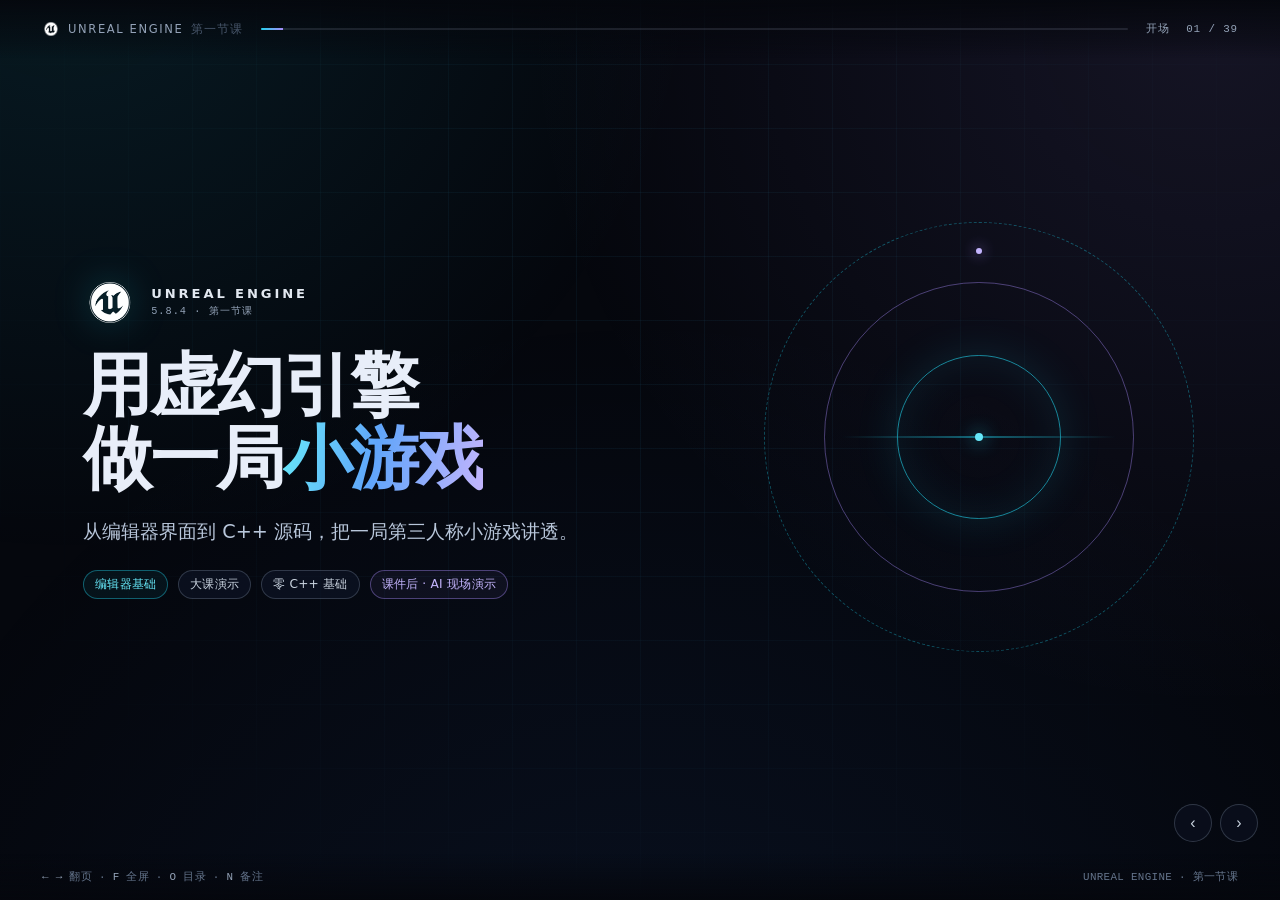
==== commit 91ad2268: "课件改用官方 UE 图标" ====
--- a/html/index.html
+++ b/html/index.html
@@ -10,10 +10,6 @@
 
 <svg class="defs" aria-hidden="true">
   <defs>
-    <symbol id="ue-mark" viewBox="0 0 64 64">
-      <circle cx="32" cy="32" r="30" fill="none" stroke="currentColor" stroke-width="2.4"/>
-      <path d="M19 17v19c0 8.5 5.4 14 13 14s13-5.5 13-14V17" fill="none" stroke="currentColor" stroke-width="5" stroke-linecap="round"/>
-    </symbol>
     <marker id="arr-red" markerWidth="10" markerHeight="10" refX="8" refY="3" orient="auto"><path d="M0,0 L8,3 L0,6 Z" fill="#fb7185"/></marker>
     <marker id="arr-green" markerWidth="10" markerHeight="10" refX="8" refY="3" orient="auto"><path d="M0,0 L8,3 L0,6 Z" fill="#34d399"/></marker>
     <marker id="arr-blue" markerWidth="10" markerHeight="10" refX="8" refY="3" orient="auto"><path d="M0,0 L8,3 L0,6 Z" fill="#60a5fa"/></marker>
@@ -26,7 +22,7 @@
 <div class="deck">
   <header class="topbar">
     <div class="brand">
-      <svg class="ue-logo sm"><use href="#ue-mark"/></svg>
+      <img class="ue-logo sm" src="assets/ue-logo.png" alt="Unreal Engine">
       <span>UNREAL ENGINE</span>
       <i>第一节课</i>
     </div>
@@ -40,7 +36,7 @@
       <div class="slide-inner cover-grid">
         <div>
           <div class="logo-lockup reveal">
-            <svg class="ue-logo"><use href="#ue-mark"/></svg>
+          <img class="ue-logo" src="assets/ue-logo.png" alt="Unreal Engine">
             <div><b>UNREAL ENGINE</b><span>5.8.4 · 第一节课</span></div>
           </div>
           <h1 class="reveal" style="--d:1">用虚幻引擎<br>做一局<span class="grad">小游戏</span></h1>
@@ -1309,7 +1305,7 @@
 
     <section class="slide" data-section="结束" data-title="下一节课见">
       <div class="slide-inner" style="text-align:center;align-items:center">
-        <svg class="ue-logo reveal" style="width:72px;height:72px;margin-bottom:18px"><use href="#ue-mark"/></svg>
+        <img class="ue-logo reveal" src="assets/ue-logo.png" alt="Unreal Engine" style="width:72px;height:72px;margin-bottom:18px">
         <h1 class="reveal" style="--d:1">下一节课见</h1>
         <p class="lead reveal" style="--d:2;margin:0 auto">课件到这里。接下来，看 AI 把这一局做出来。</p>
         <div class="chips reveal" style="--d:3;justify-content:center">
--- a/html/style.css
+++ b/html/style.css
@@ -51,7 +51,7 @@
 }
 .brand{display:flex;align-items:center;gap:8px;white-space:nowrap;font-size:.72rem;letter-spacing:.14em;color:var(--muted)}
 .brand i{font-style:normal;color:#475569;letter-spacing:.08em}
-.ue-logo{width:54px;height:54px;color:#67e8f9;filter:drop-shadow(0 0 18px rgba(34,211,238,.35));flex:none}
+.ue-logo{width:54px;height:54px;display:block;object-fit:contain;filter:drop-shadow(0 0 18px rgba(34,211,238,.28));flex:none}
 .ue-logo.sm{width:18px;height:18px;filter:none}
 .progress{flex:1;height:2px;border-radius:2px;background:rgba(148,163,184,.16);overflow:hidden}
 .progress span{display:block;height:100%;width:0;background:linear-gradient(90deg,var(--cyan),var(--violet));box-shadow:0 0 12px rgba(34,211,238,.8);transition:width .35s ease}
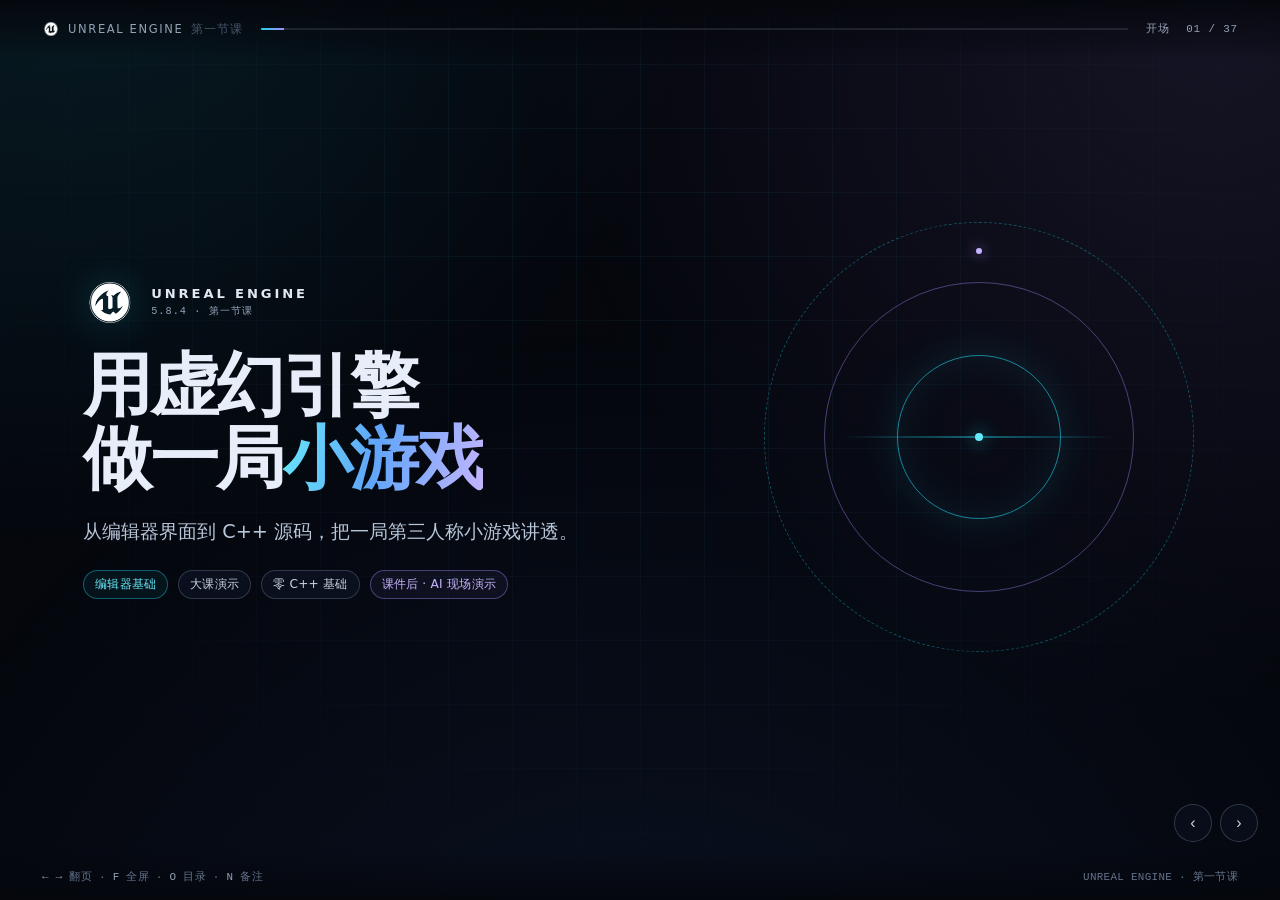
==== commit 9976b2d9: "重整坐标与游戏循环课件：合并页面并补充细节" ====
--- a/html/index.html
+++ b/html/index.html
@@ -27,7 +27,7 @@
       <i>第一节课</i>
     </div>
     <div class="progress"><span id="progressBar"></span></div>
-    <div class="meta"><span id="sectionLabel"></span><span id="counter">01 / 39</span></div>
+    <div class="meta"><span id="sectionLabel"></span><span id="counter">01 / 37</span></div>
   </header>
 
   <main id="slides">
@@ -334,234 +334,417 @@
       <aside class="notes">先指视口左下角的轴指示器：红绿蓝就是 XYZ。再强调 X 朝前不是屏幕左右，Y 才是右手边。可以转一下视角，让学生看到指示器会跟着转，但世界方向不变。</aside>
     </section>
 
-    <section class="slide" data-section="必备知识" data-title="一个物体在场景里的三件事">
-      <div class="slide-inner">
-        <div class="kicker reveal">坐标系</div>
-        <h2 class="reveal" style="--d:1">一个物体在场景里的三件事</h2>
-        <div class="grid g3 reveal" style="--d:2">
-          <div class="card"><span class="num">Location</span><h3>位置</h3><p class="small muted">X / Y / Z，单位厘米。决定它站在哪。</p><div class="stat" style="font-size:1.3rem;margin-top:12px">0, 0, 0</div></div>
-          <div class="card"><span class="num">Rotation</span><h3>旋转</h3><p class="small muted">Pitch / Yaw / Roll，单位度。决定它朝哪。</p><div class="stat" style="font-size:1.3rem;margin-top:12px">0°, 0°, 0°</div></div>
-          <div class="card"><span class="num">Scale</span><h3>缩放</h3><p class="small muted">三轴独立缩放。决定它多大。</p><div class="stat" style="font-size:1.3rem;margin-top:12px">1.0, 1.0, 1.0</div></div>
-        </div>
-        <div class="card reveal" style="--d:3;margin-top:20px">
-          <div class="row" style="justify-content:space-between">
-            <div><h3 style="margin-bottom:4px">世界坐标 vs 局部坐标</h3><p class="small muted" style="margin:0">父物体转 90°，子物体跟着转。局部坐标是“相对父物体”的。</p></div>
-            <div class="flow"><span class="node c">父物体</span><span class="arr">→</span><span class="node">子物体</span><span class="arr">↺</span><span class="node v">一起转</span></div>
-          </div>
-        </div>
-      </div>
-      <aside class="notes">用父子物体演示：把箱子挂到另一个箱子下面，转父物体，子物体跟着动。</aside>
-    </section>
-
-    <section class="slide" data-section="必备知识" data-title="Pitch / Yaw / Roll">
-      <div class="slide-inner">
-        <div class="kicker reveal">坐标系</div>
-        <h2 class="reveal" style="--d:1">Pitch / Yaw / Roll：三个轴，三种转法</h2>
-        <div class="grid g3 reveal" style="--d:2">
-          <div class="card" style="text-align:center">
-            <svg class="diagram mini" viewBox="0 0 260 220">
-              <circle cx="120" cy="110" r="32" fill="rgba(34,211,238,.1)" stroke="#22d3ee" stroke-width="2"/>
-              <path d="M120 110 L158 110" stroke="#22d3ee" stroke-width="3" stroke-linecap="round"/>
-              <circle cx="162" cy="110" r="4" fill="#22d3ee"/>
-              <path d="M178 68 A56 56 0 0 1 178 152" fill="none" stroke="#fb7185" stroke-width="3" marker-end="url(#arr-red)"/>
-              <text x="130" y="192" text-anchor="middle" fill="#e2e8f0" font-size="18" font-weight="600">Pitch</text>
-              <text x="130" y="212" text-anchor="middle" fill="#94a3b8" font-size="13">点头</text>
+    <section class="slide dense" data-section="必备知识" data-title="Transform：位置、旋转、缩放">
+      <div class="slide-inner">
+        <div class="kicker reveal">坐标系 · Transform</div>
+        <h2 class="reveal" style="--d:1">Transform：位置、旋转、缩放，各管一件事</h2>
+        <p class="lead reveal" style="--d:2">UE 里每个 Actor 都挂着一份 Transform。它不是三个孤立数字：谁相对谁、单位是什么、改的是 Actor 还是组件，决定了你写出来的移动对不对。</p>
+        <div class="grid g3 reveal" style="--d:3">
+          <div class="card tight">
+            <span class="num">Location · 位置</span>
+            <h3>FVector(X, Y, Z)</h3>
+            <p class="small muted" style="margin:0 0 8px">单位厘米；Z 是高度。世界坐标是绝对位置，相对坐标是“相对父级”。</p>
+            <pre class="code">SetActorLocation(
+  FVector(0, 0, 100));
+AddActorWorldOffset(
+  FVector(0, 0, 50));
+AddActorLocalOffset(
+  FVector(100, 0, 0));</pre>
+            <p class="small" style="margin:8px 0 0"><b>100 cm</b> = 1 m；角色身高约 180 cm。</p>
+          </div>
+          <div class="card tight">
+            <span class="num">Rotation · 旋转</span>
+            <h3>FRotator(Pitch, Yaw, Roll)</h3>
+            <p class="small muted" style="margin:0 0 8px">单位度。构造顺序是 Pitch、Yaw、Roll，不是 X、Y、Z。</p>
+            <pre class="code">SetActorRotation(
+  FRotator(0, 90, 0));
+AddActorWorldRotation(
+  FRotator(0, 15, 0));
+GetActorForwardVector();</pre>
+            <p class="small" style="margin:8px 0 0"><b>Yaw 90°</b> 让角色从 +X 转向 +Y。</p>
+          </div>
+          <div class="card tight">
+            <span class="num">Scale · 缩放</span>
+            <h3>FVector</h3>
+            <p class="small muted" style="margin:0 0 8px">三轴独立；负缩放会翻转法线和碰撞，游戏里尽量别用。</p>
+            <pre class="code">SetActorScale3D(FVector(2, 2, 2));
+GetActorScale3D();</pre>
+            <p class="small" style="margin:8px 0 0"><b>碰撞体也会缩放</b>，不是只把模型拉大。</p>
+          </div>
+        </div>
+        <div class="two top reveal" style="--d:4;margin-top:18px">
+          <div class="card tight">
+            <div class="coord-head"><span class="num">World vs Local</span><h3>同一个“向前”，可能是两个方向</h3></div>
+            <svg class="diagram" viewBox="0 0 460 210" role="img" aria-label="父物体旋转后，子物体的局部前方变成世界 Y 方向">
+              <g>
+                <rect x="14" y="14" width="202" height="182" rx="10" fill="rgba(59,130,246,.035)" stroke="rgba(148,163,184,.18)"/>
+                <text x="30" y="36" fill="#93c5fd" font-size="12" font-weight="600">父级 Yaw 0°</text>
+                <line x1="55" y1="174" x2="55" y2="78" stroke="#fb7185" stroke-width="2.5" marker-end="url(#arr-red)"/>
+                <line x1="55" y1="174" x2="182" y2="174" stroke="#34d399" stroke-width="2.5" marker-end="url(#arr-green)"/>
+                <text x="62" y="82" fill="#fda4af" font-size="11">X 前</text>
+                <text x="165" y="192" fill="#6ee7b7" font-size="11">Y 右</text>
+                <rect x="40" y="132" width="30" height="24" rx="5" fill="rgba(34,211,238,.12)" stroke="#22d3ee" stroke-width="1.5"/>
+                <line x1="55" y1="132" x2="55" y2="108" stroke="#fbbf24" stroke-width="2" stroke-dasharray="4 3" marker-end="url(#arr-amber)"/>
+                <circle cx="55" cy="100" r="6" fill="#fbbf24"/>
+                <text x="70" y="99" fill="#fcd34d" font-size="11">子物体</text>
+                <text x="70" y="151" fill="#cbd5e1" font-size="10">local +X = world +X</text>
+              </g>
+              <g transform="translate(230 0)">
+                <rect x="14" y="14" width="202" height="182" rx="10" fill="rgba(167,139,250,.04)" stroke="rgba(148,163,184,.18)"/>
+                <text x="30" y="36" fill="#c4b5fd" font-size="12" font-weight="600">父级 Yaw 90°</text>
+                <line x1="55" y1="174" x2="55" y2="78" stroke="#fb7185" stroke-width="2.5" marker-end="url(#arr-red)"/>
+                <line x1="55" y1="174" x2="182" y2="174" stroke="#34d399" stroke-width="2.5" marker-end="url(#arr-green)"/>
+                <text x="62" y="82" fill="#fda4af" font-size="11">X 前</text>
+                <text x="165" y="192" fill="#6ee7b7" font-size="11">Y 右</text>
+                <rect x="40" y="132" width="30" height="24" rx="5" fill="rgba(34,211,238,.12)" stroke="#22d3ee" stroke-width="1.5"/>
+                <line x1="70" y1="144" x2="120" y2="144" stroke="#fbbf24" stroke-width="2" stroke-dasharray="4 3" marker-end="url(#arr-amber)"/>
+                <circle cx="130" cy="144" r="6" fill="#fbbf24"/>
+                <text x="141" y="141" fill="#fcd34d" font-size="11">子物体</text>
+                <text x="70" y="167" fill="#cbd5e1" font-size="10">local +X = world +Y</text>
+              </g>
             </svg>
-          </div>
-          <div class="card" style="text-align:center">
-            <svg class="diagram mini" viewBox="0 0 260 220">
-              <circle cx="130" cy="110" r="32" fill="rgba(52,211,153,.1)" stroke="#34d399" stroke-width="2"/>
-              <path d="M130 110 L168 110" stroke="#34d399" stroke-width="3" stroke-linecap="round"/>
-              <circle cx="172" cy="110" r="4" fill="#34d399"/>
-              <path d="M172 110 A52 52 0 1 1 90 122" fill="none" stroke="#fb7185" stroke-width="3" marker-end="url(#arr-red)"/>
-              <text x="130" y="192" text-anchor="middle" fill="#e2e8f0" font-size="18" font-weight="600">Yaw</text>
-              <text x="130" y="212" text-anchor="middle" fill="#94a3b8" font-size="13">摇头</text>
+            <div class="row" style="margin-top:8px">
+              <span class="chip cyan">World：绝对坐标</span>
+              <span class="chip violet">Local：相对父级</span>
+            </div>
+          </div>
+          <div class="stack">
+            <div class="card tight">
+              <span class="num">读代码时先问三句</span>
+              <ul class="list small">
+                <li><b>改谁？</b>Actor 的整体 Transform，还是某个 SceneComponent？</li>
+                <li><b>相对谁？</b>World 是绝对；Relative 是相对父组件。</li>
+                <li><b>哪个轴？</b>Forward / Right / Up 会随旋转变；世界 X/Y/Z 不变。</li>
+                <li><b>用哪个入口？</b><code>SetActorLocation</code> 传送；<code>AddActorWorldOffset</code> 世界轴移动；<code>AddActorLocalOffset</code> 自身轴移动；<code>SetActorTransform</code> 整体替换。</li>
+                <li><b>最容易踩的坑：</b>把 World 当 Relative，父级一转，子物体就飞。</li>
+              </ul>
+            </div>
+            <div class="card tight" style="border-color:rgba(34,211,238,.32)">
+              <p class="small" style="margin:0"><b>组件挂点：</b>枪口、相机、血条通常挂在 Actor 下。改 <code>RelativeLocation</code> 只动挂点；改 Actor 的 <code>Location</code> 会带着整棵组件树一起动。</p>
+            </div>
+          </div>
+        </div>
+      </div>
+      <aside class="notes">先让学生找视口里的 Location/Rotation/Scale 三个字段，再改一次 World/Local。用父物体转 90°、子物体跟着转的例子说明：局部坐标不是“另一个位置”，而是“相对父级的位置”。</aside>
+    </section>
+
+    <section class="slide dense" data-section="必备知识" data-title="Pitch / Yaw / Roll 与朝向">
+      <div class="slide-inner">
+        <div class="kicker reveal">坐标系 · 朝向</div>
+        <h2 class="reveal" style="--d:1">Pitch / Yaw / Roll：旋转还要变成方向</h2>
+        <p class="lead reveal" style="--d:2">旋转不只是让模型转个身。角色往哪走、准星往哪打、相机怎么倾斜，最后都要落到前向、右向、上向三个单位向量上。</p>
+        <div class="grid g3 reveal" style="--d:3">
+          <div class="card tight" style="text-align:center">
+            <svg class="diagram mini" viewBox="0 0 260 190">
+              <circle cx="120" cy="96" r="32" fill="rgba(34,211,238,.1)" stroke="#22d3ee" stroke-width="2"/>
+              <path d="M120 96 L158 96" stroke="#22d3ee" stroke-width="3" stroke-linecap="round"/>
+              <circle cx="162" cy="96" r="4" fill="#22d3ee"/>
+              <path d="M178 54 A56 56 0 0 1 178 138" fill="none" stroke="#fb7185" stroke-width="3" marker-end="url(#arr-red)"/>
+              <text x="130" y="168" text-anchor="middle" fill="#e2e8f0" font-size="18" font-weight="600">Pitch</text>
+              <text x="130" y="186" text-anchor="middle" fill="#94a3b8" font-size="12">抬头 / 低头</text>
             </svg>
-          </div>
-          <div class="card" style="text-align:center">
-            <svg class="diagram mini" viewBox="0 0 260 220">
-              <circle cx="130" cy="110" r="32" fill="rgba(167,139,250,.1)" stroke="#a78bfa" stroke-width="2"/>
-              <path d="M98 110 L162 110" stroke="#a78bfa" stroke-width="3" stroke-linecap="round"/>
-              <path d="M102 88 A46 46 0 0 1 158 88" fill="none" stroke="#fb7185" stroke-width="3" marker-end="url(#arr-red)"/>
-              <text x="130" y="192" text-anchor="middle" fill="#e2e8f0" font-size="18" font-weight="600">Roll</text>
-              <text x="130" y="212" text-anchor="middle" fill="#94a3b8" font-size="13">歪头</text>
+            <p class="small" style="margin:0"><b>绕 Y 轴。</b>正 Pitch 抬头；相机、瞄准常用。</p>
+          </div>
+          <div class="card tight" style="text-align:center">
+            <svg class="diagram mini" viewBox="0 0 260 190">
+              <circle cx="130" cy="96" r="32" fill="rgba(52,211,153,.1)" stroke="#34d399" stroke-width="2"/>
+              <path d="M130 96 L168 96" stroke="#34d399" stroke-width="3" stroke-linecap="round"/>
+              <circle cx="172" cy="96" r="4" fill="#34d399"/>
+              <path d="M172 96 A52 52 0 1 1 90 108" fill="none" stroke="#fb7185" stroke-width="3" marker-end="url(#arr-red)"/>
+              <text x="130" y="168" text-anchor="middle" fill="#e2e8f0" font-size="18" font-weight="600">Yaw</text>
+              <text x="130" y="186" text-anchor="middle" fill="#94a3b8" font-size="12">左转 / 右转</text>
             </svg>
-          </div>
-        </div>
-        <p class="lead reveal" style="--d:3;text-align:center;margin-top:18px">点头是 Pitch，摇头是 Yaw，歪头是 Roll。</p>
-      </div>
-      <aside class="notes">用手腕做三个动作，让学生跟着做一次。比背单词快。</aside>
-    </section>
-
-    <section class="slide" data-section="必备知识" data-title="射线检测：起点 + 方向">
-      <div class="slide-inner">
-        <div class="kicker reveal">射线检测</div>
-        <h2 class="reveal" style="--d:1">从一点朝一个方向，问「打到了什么」</h2>
-        <div class="two reveal" style="--d:2">
-          <svg class="diagram" viewBox="0 0 680 380" role="img" aria-label="射线从起点沿方向命中目标，返回命中点和法线">
-            <rect x="52" y="186" width="54" height="34" rx="6" fill="rgba(34,211,238,.12)" stroke="#22d3ee" stroke-width="2"/>
-            <circle cx="112" cy="203" r="7" fill="#22d3ee"/>
-            <text x="40" y="250" fill="#67e8f9" font-size="15">起点</text>
-            <rect x="500" y="110" width="46" height="120" rx="22" fill="rgba(251,113,133,.12)" stroke="#fb7185" stroke-width="2"/>
-            <text x="498" y="270" fill="#fda4af" font-size="15">目标</text>
-            <line x1="118" y1="203" x2="500" y2="170" stroke="#22d3ee" stroke-width="2.5" stroke-dasharray="8 7"/>
-            <line x1="500" y1="170" x2="648" y2="150" stroke="rgba(34,211,238,.28)" stroke-width="2" stroke-dasharray="4 8"/>
-            <circle cx="500" cy="170" r="7" fill="#fff" stroke="#22d3ee" stroke-width="3"/>
-            <path d="M500 170 L500 94" stroke="#34d399" stroke-width="2.5" marker-end="url(#arr-green)"/>
-            <text x="512" y="92" fill="#6ee7b7" font-size="15">法线</text>
-            <text x="282" y="198" fill="#67e8f9" font-size="14">方向</text>
-            <text x="470" y="158" fill="#e2e8f0" font-size="14" text-anchor="end">命中点</text>
-            <path d="M130 310 L500 310" stroke="rgba(148,163,184,.4)" stroke-width="1" stroke-dasharray="4 4"/>
-            <path d="M130 304 L130 316 M500 304 L500 316" stroke="rgba(148,163,184,.4)" stroke-width="1"/>
-            <text x="315" y="302" text-anchor="middle" fill="#94a3b8" font-size="13">距离</text>
-          </svg>
+            <p class="small" style="margin:0"><b>绕 Z 轴。</b>正 Yaw 向右转；角色转身主要靠它。</p>
+          </div>
+          <div class="card tight" style="text-align:center">
+            <svg class="diagram mini" viewBox="0 0 260 190">
+              <circle cx="130" cy="96" r="32" fill="rgba(167,139,250,.1)" stroke="#a78bfa" stroke-width="2"/>
+              <path d="M98 96 L162 96" stroke="#a78bfa" stroke-width="3" stroke-linecap="round"/>
+              <path d="M102 74 A46 46 0 0 1 158 74" fill="none" stroke="#fb7185" stroke-width="3" marker-end="url(#arr-red)"/>
+              <text x="130" y="168" text-anchor="middle" fill="#e2e8f0" font-size="18" font-weight="600">Roll</text>
+              <text x="130" y="186" text-anchor="middle" fill="#94a3b8" font-size="12">歪头 / 翻滚</text>
+            </svg>
+            <p class="small" style="margin:0"><b>绕 X 轴。</b>角色通常保持 0；飞行、载具、相机才用。</p>
+          </div>
+        </div>
+        <div class="split reveal" style="--d:4;margin-top:16px">
+          <div class="card tight">
+            <span class="num">旋转 → 方向</span>
+            <h3>前向、右向、上向都是单位向量</h3>
+            <pre class="code">FVector Fwd   = GetActorForwardVector();
+FVector Right = GetActorRightVector();
+FVector Up    = GetActorUpVector();
+
+// 从 A 看向 B
+FRotator Look = (B - A).Rotation();
+SetActorRotation(Look);</pre>
+            <div class="flow" style="margin-top:10px">
+              <span class="node">FRotator</span><span class="arr">→</span><span class="node c">Vector()</span><span class="arr">→</span><span class="node">FVector</span>
+            </div>
+          </div>
+          <div class="card tight">
+            <span class="num">什么时候用</span>
+            <table class="decision-table">
+              <tr><th>场景</th><th>做法</th></tr>
+              <tr><td>角色转身</td><td class="dest">只改 Yaw，Roll 保持 0</td></tr>
+              <tr><td>看向目标</td><td class="dest">(Target - Self).Rotation()</td></tr>
+              <tr><td>平滑转头</td><td class="dest">RInterpTo 或 FQuat::Slerp</td></tr>
+              <tr><td>相机倾斜</td><td class="dest">给 Roll，别给角色</td></tr>
+            </table>
+          </div>
+        </div>
+        <div class="grid g3 reveal" style="--d:5;margin-top:12px">
+          <div class="card tight">
+            <span class="num">构造顺序</span>
+            <p class="small" style="margin:0"><code>FRotator(Pitch, Yaw, Roll)</code>，和 <code>FVector(X, Y, Z)</code> 不是同一个顺序。读代码先看参数名，不要按位置猜。</p>
+          </div>
+          <div class="card tight">
+            <span class="num">平滑旋转</span>
+            <pre class="code">FRotator Now = FMath::RInterpTo(
+    GetActorRotation(), Target,
+    DeltaTime, 8.f);
+SetActorRotation(Now);</pre>
+          </div>
+          <div class="card tight">
+            <span class="num">看向目标</span>
+            <p class="small" style="margin:0">先算 <code>Target - Self</code> 的方向，再 <code>.Rotation()</code>；不要直接改模型的正前方，也不要在每帧里重复 Cast。</p>
+          </div>
+        </div>
+        <div class="card tight reveal" style="--d:6;margin-top:14px">
+          <p class="small" style="margin:0"><b>身体和相机分开：</b>第三人称常见做法是身体只吃 Yaw，相机再叠 Pitch；把 Pitch 写进角色，模型会跟着上下点头。<b>别把模型的正前方硬编码：</b>角色朝向用 <code>GetActorForwardVector()</code>；如果模型导入时朝向不对，在模型或组件上修，不要把偏移写死进每一个移动公式。</p>
+        </div>
+      </div>
+      <aside class="notes">用手腕做三个动作：点头 Pitch、摇头 Yaw、歪头 Roll。再强调：FRotator 的构造顺序是 (Pitch, Yaw, Roll)，但读方向时直接用 Forward/Right/Up 向量，不要自己推三角函数。</aside>
+    </section>
+
+    <section class="slide dense" data-section="必备知识" data-title="射线检测：起点、方向、通道">
+      <div class="slide-inner">
+        <div class="kicker reveal">坐标系 · 查询</div>
+        <h2 class="reveal" style="--d:1">射线检测：起点、方向、通道，最后拿到 FHitResult</h2>
+        <p class="lead reveal" style="--d:2">准星射击不是“点一下敌人”，而是从相机沿视线发一条线，问引擎：这条线先撞到谁？</p>
+        <div class="split reveal" style="--d:3">
+          <div class="card tight">
+            <svg class="diagram" viewBox="0 0 680 380" role="img" aria-label="射线从起点沿方向命中目标，返回命中点、法线和距离">
+              <rect x="52" y="186" width="54" height="34" rx="6" fill="rgba(34,211,238,.12)" stroke="#22d3ee" stroke-width="2"/>
+              <circle cx="112" cy="203" r="7" fill="#22d3ee"/>
+              <text x="34" y="250" fill="#67e8f9" font-size="15">起点 Start</text>
+              <rect x="500" y="110" width="46" height="120" rx="22" fill="rgba(251,113,133,.12)" stroke="#fb7185" stroke-width="2"/>
+              <text x="498" y="270" fill="#fda4af" font-size="15">目标 Actor</text>
+              <line x1="118" y1="203" x2="500" y2="170" stroke="#22d3ee" stroke-width="2.5" stroke-dasharray="8 7"/>
+              <line x1="500" y1="170" x2="648" y2="150" stroke="rgba(34,211,238,.28)" stroke-width="2" stroke-dasharray="4 8"/>
+              <circle cx="500" cy="170" r="7" fill="#fff" stroke="#22d3ee" stroke-width="3"/>
+              <path d="M500 170 L500 94" stroke="#34d399" stroke-width="2.5" marker-end="url(#arr-green)"/>
+              <text x="512" y="92" fill="#6ee7b7" font-size="15">法线 ImpactNormal</text>
+              <text x="282" y="198" fill="#67e8f9" font-size="14">方向 × 长度</text>
+              <text x="470" y="158" fill="#e2e8f0" font-size="14" text-anchor="end">命中点</text>
+              <path d="M130 310 L500 310" stroke="rgba(148,163,184,.4)" stroke-width="1" stroke-dasharray="4 4"/>
+              <path d="M130 304 L130 316 M500 304 L500 316" stroke="rgba(148,163,184,.4)" stroke-width="1"/>
+              <text x="315" y="302" text-anchor="middle" fill="#94a3b8" font-size="13">Distance / 距离</text>
+              <circle cx="112" cy="203" r="22" fill="none" stroke="rgba(251,191,36,.35)" stroke-width="1" stroke-dasharray="4 4"/>
+              <text x="34" y="284" fill="#fcd34d" font-size="11">通常先忽略自己</text>
+            </svg>
+          </div>
           <div class="stack">
-            <div class="card tight"><span class="num">输入</span><p style="margin:0"><b>起点</b> + <b>方向</b>。方向通常是单位向量。</p></div>
-            <div class="card tight"><span class="num">输出</span><p style="margin:0"><b>打中了谁</b>、命中点、距离、法线。</p></div>
-            <div class="card tight" style="border-color:rgba(34,211,238,.35)"><span class="num">一句话</span><p style="margin:0">两个输入，一个结果。所有射线检测都是这一件事。</p></div>
-          </div>
-        </div>
-      </div>
-      <aside class="notes">用激光笔从眼睛指向屏幕一点，告诉大家：射线就是这条线，起点是眼睛，方向是手指的方向。</aside>
-    </section>
-
-    <section class="slide" data-section="必备知识" data-title="线、球、通道">
-      <div class="slide-inner">
-        <div class="kicker reveal">射线检测</div>
-        <h2 class="reveal" style="--d:1">线、球、通道：只测该测的东西</h2>
-        <div class="grid g3 reveal" style="--d:2">
-          <div class="card">
-            <span class="num">Line Trace</span>
-            <h3>一条线</h3>
-            <svg class="diagram mini" viewBox="0 0 260 150" style="margin:8px auto">
-              <line x1="20" y1="100" x2="210" y2="60" stroke="#22d3ee" stroke-width="2" stroke-dasharray="6 5" marker-end="url(#arr-cyan)"/>
-              <rect x="170" y="38" width="36" height="86" rx="18" fill="rgba(251,113,133,.1)" stroke="#fb7185" stroke-width="2"/>
-              <circle cx="190" cy="66" r="5" fill="#fff"/>
-            </svg>
-            <p class="small muted" style="margin:0">一个点扫过去，最干净，适合点射。</p>
-          </div>
-          <div class="card">
-            <span class="num">Sphere Trace</span>
-            <h3>一条有粗细的线</h3>
-            <svg class="diagram mini" viewBox="0 0 260 150" style="margin:8px auto">
-              <line x1="20" y1="100" x2="180" y2="64" stroke="#a78bfa" stroke-width="18" stroke-opacity=".18"/>
-              <line x1="20" y1="100" x2="180" y2="64" stroke="#a78bfa" stroke-width="2" marker-end="url(#arr-violet)"/>
-              <circle cx="180" cy="64" r="26" fill="rgba(167,139,250,.12)" stroke="#a78bfa" stroke-width="2"/>
-              <rect x="196" y="38" width="36" height="86" rx="18" fill="rgba(251,113,133,.1)" stroke="#fb7185" stroke-width="2"/>
-            </svg>
-            <p class="small muted" style="margin:0">有半径，擦边也能中，适合近战或粗判定。</p>
-          </div>
-          <div class="card">
-            <span class="num">Trace Channel</span>
-            <h3>通道决定“撞到什么”</h3>
-            <ul class="list small">
-              <li><b>Visibility</b>：场景里看得见的东西</li>
-              <li><b>Camera</b>：只挡镜头的东西</li>
-              <li>碰撞预设：Block / Overlap / Ignore</li>
-            </ul>
-          </div>
-        </div>
-        <div class="card reveal" style="--d:3;margin-top:18px">
-          <div class="flow" style="justify-content:center">
-            <span class="node c">准星</span><span class="arr">→</span>
-            <span class="node">相机</span><span class="arr">→</span>
-            <span class="node g">Visibility</span><span class="arr">→</span>
-            <span class="node r">敌人</span>
-          </div>
-          <p class="small muted" style="text-align:center;margin:10px 0 0">这局游戏就走这一条链，别加自定义通道。</p>
-        </div>
-      </div>
-      <aside class="notes">只讲 Visibility 和 Camera。自定义通道留给下一节课。</aside>
-    </section>
-
-    <section class="slide" data-section="必备知识" data-title="一帧：引擎从头到尾做了什么">
-      <div class="slide-inner">
-        <div class="kicker reveal">游戏循环</div>
-        <h2 class="reveal" style="--d:1">一帧里，引擎从头到尾做了什么</h2>
-        <p class="lead reveal" style="--d:2">60 fps 就是每 16.7 毫秒跑一轮：收输入、跑逻辑、算物理、提交渲染，然后进入下一帧。</p>
-        <div class="life five reveal" style="--d:3;margin-top:30px">
-          <div class="life-node"><b>输入</b><small>键鼠、手柄：这一帧按了什么</small></div>
-          <div class="life-node"><b>游戏逻辑</b><small>蓝图、C++、Tick、AI、计时器</small></div>
-          <div class="life-node"><b>物理 / 动画</b><small>移动、碰撞、骨骼与蒙皮</small></div>
-          <div class="life-node"><b>渲染</b><small>把画面提交给渲染线程</small></div>
-          <div class="life-node"><b>显示</b><small>交换缓冲，进入下一帧</small></div>
-        </div>
-        <div class="grid g3 reveal" style="--d:4;margin-top:26px">
-          <div class="card tight"><h3>游戏线程</h3><p class="small muted" style="margin:0">蓝图、C++、Tick 都在这里排队跑。这里卡住，整帧就卡住。</p></div>
-          <div class="card tight"><h3>渲染线程</h3><p class="small muted" style="margin:0">拿到场景数据后去画，不和 Tick 同步跑；不要在这里改游戏逻辑。</p></div>
-          <div class="card tight" style="border-color:rgba(34,211,238,.35)"><h3>帧预算</h3><p class="small muted" style="margin:0">60 fps 只有 16.7 ms；逻辑、物理、渲染都在这笔预算里分时间。</p></div>
-        </div>
-      </div>
-      <aside class="notes">先问：一帧里最先发生什么？从输入讲到显示，强调游戏线程和渲染线程是两条线。不展开多线程细节，只要知道 Tick 阻塞会拖整帧。</aside>
-    </section>
-
-    <section class="slide" data-section="必备知识" data-title="帧率与帧预算：为什么会卡">
-      <div class="slide-inner">
-        <div class="kicker reveal">游戏循环</div>
-        <h2 class="reveal" style="--d:1">60 fps 不是感觉，是 16.7 毫秒的预算</h2>
-        <p class="lead reveal" style="--d:2">帧率越高，每帧时间越短。逻辑、物理、渲染都在抢这段时间。</p>
-        <div class="grid g3 reveal" style="--d:3;margin-top:14px">
-          <div class="card tight"><div class="stat">16.7<small>ms · 60 fps</small></div></div>
-          <div class="card tight"><div class="stat">33.3<small>ms · 30 fps</small></div></div>
-          <div class="card tight"><div class="stat">8.3<small>ms · 120 fps</small></div></div>
-        </div>
-        <div class="reveal" style="--d:4;margin-top:20px">
-          <div class="row" style="gap:14px;margin-bottom:8px"><span class="tiny" style="color:#67e8f9">60 fps</span><span class="muted small">16.7 ms 内做完所有事</span></div>
-          <div class="dt-track" style="background-image:linear-gradient(90deg,rgba(34,211,238,.65) 0 62%,rgba(251,113,133,.65) 62% 78%,transparent 78% 100%);background-size:100% 100%"></div>
-          <div class="row" style="justify-content:space-between;margin-top:8px"><span class="tiny muted">逻辑 + 物理</span><span class="tiny" style="color:#fda4af">渲染</span><span class="tiny muted">空闲</span></div>
-        </div>
-        <div class="grid g3 reveal" style="--d:5;margin-top:18px">
+            <div class="card tight">
+              <span class="num">输入</span>
+              <p class="small" style="margin:0"><b>Start</b> 起点、<b>End</b> 终点（或方向 × 长度）、<b>TraceChannel</b>、<b>QueryParams</b>（忽略谁、要不要复杂碰撞）。</p>
+            </div>
+            <div class="card tight">
+              <span class="num">输出 · FHitResult</span>
+              <ul class="list small">
+                <li><code>bBlockingHit</code>：有没有被挡住</li>
+                <li><code>GetActor()</code> / <code>GetComponent()</code>：撞到谁</li>
+                <li><code>ImpactPoint</code> / <code>ImpactNormal</code>：打在哪、朝哪</li>
+                <li><code>Distance</code> / <code>BoneName</code>：多远、哪根骨骼</li>
+              </ul>
+            </div>
+            <div class="card tight" style="border-color:rgba(34,211,238,.35)">
+              <p class="small" style="margin:0"><b>一句话：</b>起点 + 方向 + 通道 = 一个 FHitResult。射线、球体、多段命中都是这个模型。</p>
+            </div>
+          </div>
+        </div>
+        <div class="grid g2 reveal" style="--d:4;margin-top:16px">
+          <div class="card tight">
+            <span class="num">最小可用代码</span>
+            <pre class="code">FHitResult Hit;
+FCollisionQueryParams P;
+P.AddIgnoredActor(this);
+
+const FVector Start = GetActorLocation();
+const FVector Dir = GetActorForwardVector();
+const FVector End = Start + Dir * 5000.f;
+
+const bool bHit = GetWorld()->LineTraceSingleByChannel(
+    Hit, Start, End, ECC_Visibility, P);</pre>
+          </div>
+          <div class="card tight">
+            <span class="num">Line / Sphere / Multi</span>
+            <table class="decision-table">
+              <tr><th>查询</th><th>典型用途</th></tr>
+              <tr><td class="dest">LineTraceSingle</td><td>点射、视线判断</td></tr>
+              <tr><td class="dest">SphereTraceSingle</td><td>近战、弹道宽容</td></tr>
+              <tr><td class="dest">LineTraceMulti</td><td>穿透、收集多个目标</td></tr>
+              <tr><td class="dest">Visibility / Camera</td><td>看得见 / 只挡镜头</td></tr>
+              <tr><td class="dest">Block / Overlap / Ignore</td><td>碰撞响应：挡住 / 穿过但报告 / 完全忽略</td></tr>
+            </table>
+          </div>
+        </div>
+      </div>
+      <aside class="notes">用激光笔从眼睛指向屏幕一点：起点是眼睛，方向是手指，命中点是激光落点。现场可以先用 DrawDebugLine 画出来，再调通道和忽略列表。自定义通道留给下一节课。</aside>
+    </section>
+
+    <section class="slide dense" data-section="必备知识" data-title="一帧：流水线、线程与预算">
+      <div class="slide-inner">
+        <div class="kicker reveal">游戏循环 · 一帧</div>
+        <h2 class="reveal" style="--d:1">一帧不是“画一张图”，是一条完整流水线</h2>
+        <p class="lead reveal" style="--d:2">60 fps 就是每秒跑 60 轮：收输入、跑逻辑、算物理和动画、提交渲染、显示。轮与轮之间没有“等一等”，只有下一帧的预算。</p>
+        <div class="life five reveal" style="--d:3;margin-top:24px">
+          <div class="life-node"><span class="hook">01 · Input</span><b>收输入</b><small>键鼠、手柄、触摸：这一帧按了什么</small></div>
+          <div class="life-node"><span class="hook">02 · Game</span><b>游戏逻辑</b><small>Tick、蓝图、C++、AI、计时器</small></div>
+          <div class="life-node"><span class="hook">03 · Phys / Anim</span><b>物理与动画</b><small>移动、碰撞、骨骼、蒙皮</small></div>
+          <div class="life-node"><span class="hook">04 · Draw</span><b>提交渲染</b><small>场景数据交给渲染线程</small></div>
+          <div class="life-node"><span class="hook">05 · Present</span><b>显示</b><small>交换缓冲，进入下一帧</small></div>
+        </div>
+        <div class="split reveal" style="--d:4;margin-top:20px">
+          <div class="card tight">
+            <span class="num">线程不是一条线</span>
+            <div class="lane compact"><div class="label">Game<small>Tick / 蓝图 / AI</small></div><div class="track game"></div></div>
+            <div class="lane compact"><div class="label">Render<small>场景代理 / 提交</small></div><div class="track render"></div></div>
+            <div class="lane compact"><div class="label">GPU<small>真正画像素</small></div><div class="track gpu"></div></div>
+            <p class="small muted" style="margin:6px 0 0">Game 卡住，Frame 一定卡；GPU 慢则 GPU 数高。不要把所有“卡”都归咎于模型面数。</p>
+          </div>
+          <div class="card tight">
+            <span class="num">一帧的预算 · 16.7 ms 示例</span>
+            <div class="budget-bar" aria-label="一帧预算示意：逻辑、物理、渲染和余量">
+              <span class="logic">Game 6.2</span><span class="physics">Phys 3.1</span><span class="render">Draw 4.8</span><span class="free">余量</span>
+            </div>
+            <p class="tiny muted" style="margin:6px 0 8px">谁接近 16.7 ms，谁就是瓶颈。控制台输入 <code>stat unit</code> 看数。</p>
+            <table class="decision-table">
+              <tr><th>stat unit</th><th>看什么</th></tr>
+              <tr><td class="dest">Frame</td><td>整帧总时间</td></tr>
+              <tr><td class="dest">Game</td><td>Tick、蓝图、AI</td></tr>
+              <tr><td class="dest">Draw</td><td>渲染线程提交</td></tr>
+              <tr><td class="dest">GPU</td><td>显卡实际画多久</td></tr>
+            </table>
+          </div>
+        </div>
+        <div class="grid g3 reveal" style="--d:5;margin-top:14px">
           <div class="card tight"><h3>掉帧</h3><p class="small muted" style="margin:0">这一帧超预算，画面晚一点出来；操作手感变钝。</p></div>
           <div class="card tight"><h3>卡顿（Hitch）</h3><p class="small muted" style="margin:0">加载资源、GC、一次性大计算，突然占用几十毫秒。</p></div>
-          <div class="card tight"><h3>先看谁慢</h3><p class="small muted" style="margin:0">控制台输入 <code>stat unit</code>，看 Game / Draw / GPU 谁最高。</p></div>
-        </div>
-      </div>
-      <aside class="notes">用 stat unit 现场看三个数：Game、Draw、GPU。谁接近 16.7 ms，谁就是瓶颈。别一上来就说优化画质。</aside>
-    </section>
-
-    <section class="slide" data-section="必备知识" data-title="Tick：每帧都跑，还是发生了才跑">
-      <div class="slide-inner">
-        <div class="kicker reveal">游戏循环</div>
-        <h2 class="reveal" style="--d:1">每帧都跑，还是发生了才跑？</h2>
-        <div class="lane reveal" style="--d:2">
-          <div class="label">Tick<small>每帧都跑</small></div>
+          <div class="card tight" style="border-color:rgba(34,211,238,.35)"><h3>先看谁慢</h3><p class="small muted" style="margin:0"><code>stat unit</code> 先定位 Game / Draw / GPU，再决定优化什么；不要一上来就降画质。</p></div>
+        </div>
+      </div>
+      <aside class="notes">先问：一帧里最先发生什么？从输入讲到显示，强调 Game / Render / GPU 是三条线。现场输入 stat unit，指出谁接近 16.7 ms 谁就是瓶颈。不要一上来就说优化画质。</aside>
+    </section>
+
+    <section class="slide dense" data-section="必备知识" data-title="Tick 还是事件：别每帧都做偶尔才发生的事">
+      <div class="slide-inner">
+        <div class="kicker reveal">游戏循环 · Tick</div>
+        <h2 class="reveal" style="--d:1">Tick 还是事件：别让每帧都做“偶尔才发生”的事</h2>
+        <p class="lead reveal" style="--d:2">Tick 是每帧都会跑的回调；事件是条件满足才跑。选错的代价不是多写几行，而是每帧都在浪费预算。</p>
+        <div class="lane reveal" style="--d:3">
+          <div class="label">Tick<small>60 次/秒 · 持续变化</small></div>
           <div class="track ticks"></div>
         </div>
-        <div class="lane reveal" style="--d:3">
-          <div class="label">事件<small>发生了才跑</small></div>
+        <div class="lane reveal" style="--d:4">
+          <div class="label">事件<small>发生了才跑 · 离散响应</small></div>
           <div class="track events">
             <span class="ev" style="left:18%"></span>
             <span class="ev" style="left:47%"></span>
             <span class="ev" style="left:76%"></span>
           </div>
         </div>
-        <div class="grid g3 reveal" style="--d:4;margin-top:16px">
-          <div class="card tight"><h3>持续变化 → Tick</h3><p class="small muted" style="margin:0">敌人追人、冷却倒计时、每帧更新朝向。</p></div>
-          <div class="card tight"><h3>响应 → 回调</h3><p class="small muted" style="margin:0">按键、受伤、碰撞、进出触发区。</p></div>
-          <div class="card tight" style="border-color:rgba(34,211,238,.35)"><h3>原则</h3><p class="small" style="margin:0">能在事件里做，就别放 Tick。</p></div>
-        </div>
-      </div>
-      <aside class="notes">问一句：敌人追人应该放哪？停两秒再答。答案是 Tick，因为它是持续变化。</aside>
-    </section>
-
-    <section class="slide" data-section="必备知识" data-title="DeltaTime：按秒算，不按帧算">
-      <div class="slide-inner">
-        <div class="kicker reveal">游戏循环</div>
-        <h2 class="reveal" style="--d:1">DeltaTime：让速度按秒算，不按帧算</h2>
-        <p class="lead reveal" style="--d:2">同样跑 1 秒，帧率不同，帧数就不同。乘上 DeltaTime，距离才一样。</p>
-        <div class="reveal" style="--d:3;margin-top:18px">
-          <div class="row" style="gap:16px;margin-bottom:8px"><span class="tiny" style="color:#67e8f9">60 fps</span><span class="muted small">每帧 16.7 ms</span></div>
+        <div class="grid g2 reveal" style="--d:5;margin-top:12px">
+          <div class="card tight">
+            <span class="num">Tick 正确用法</span>
+            <pre class="code">void AEnemy::Tick(float DeltaTime)
+{
+    Super::Tick(DeltaTime);
+    if (!Target) return;
+
+    const FVector Dir = (Target->GetActorLocation()
+        - GetActorLocation()).GetSafeNormal();
+    AddActorWorldOffset(Dir * Speed * DeltaTime);
+}</pre>
+            <p class="small muted" style="margin:6px 0 0">不需要时 <code>SetActorTickEnabled(false)</code>；低频逻辑可用 <code>TickInterval</code>。</p>
+          </div>
+          <div class="card tight">
+            <span class="num">事件 / 定时器</span>
+            <pre class="code">OnComponentBeginOverlap.AddDynamic(
+    this, &AEnemy::OnOverlap);
+
+GetWorldTimerManager().SetTimer(
+    FireTimer, this, &AEnemy::Fire, 0.5f, true);</pre>
+            <p class="small muted" style="margin:6px 0 0">绑定事件的处理函数要标 <code>UFUNCTION()</code>；计时器单位是秒。</p>
+          </div>
+        </div>
+        <div class="card tight reveal" style="--d:6;margin-top:14px">
+          <table class="decision-table">
+            <tr><th>需求</th><th>放哪</th><th>例子</th></tr>
+            <tr><td>持续变化</td><td class="dest">Tick</td><td>追踪玩家、冷却倒计时、每帧更新朝向</td></tr>
+            <tr><td>离散响应</td><td class="dest">事件 / 委托</td><td>按键、受伤、重叠、动画结束</td></tr>
+            <tr><td>延迟或周期</td><td class="dest">Timer</td><td>0.5 秒后开火、每 2 秒刷怪</td></tr>
+            <tr><td>根本不需要</td><td class="dest">关掉 Tick</td><td>静态道具、已死亡敌人</td></tr>
+          </table>
+        </div>
+      </div>
+      <aside class="notes">问一句：敌人追人应该放哪？停两秒再答。答案是 Tick，因为它是持续变化。再问：敌人死亡后还要 Tick 吗？不需要，关掉。强调事件绑定要 UFUNCTION，计时器单位是秒。</aside>
+    </section>
+
+    <section class="slide dense" data-section="必备知识" data-title="DeltaTime：让速度按秒算">
+      <div class="slide-inner">
+        <div class="kicker reveal">游戏循环 · 时间</div>
+        <h2 class="reveal" style="--d:1">DeltaTime：让“每秒 200 cm”在 30 / 60 / 120 fps 下都一样</h2>
+        <p class="lead reveal" style="--d:2">DeltaTime 是上一帧到这一帧的秒数。所有“按时间变化”的量都乘它；否则帧率就会变成游戏速度。</p>
+        <div class="grid g3 reveal" style="--d:3">
+          <div class="card tight">
+            <div class="stat">16.7<small>ms · 60 fps</small></div>
+            <p class="small muted" style="margin:10px 0 0">dt = 0.0167 s<br>200 cm/s → <b>3.33 cm/帧</b></p>
+          </div>
+          <div class="card tight">
+            <div class="stat">33.3<small>ms · 30 fps</small></div>
+            <p class="small muted" style="margin:10px 0 0">dt = 0.0333 s<br>200 cm/s → <b>6.67 cm/帧</b></p>
+          </div>
+          <div class="card tight">
+            <div class="stat">8.3<small>ms · 120 fps</small></div>
+            <p class="small muted" style="margin:10px 0 0">dt = 0.0083 s<br>200 cm/s → <b>1.67 cm/帧</b></p>
+          </div>
+        </div>
+        <div class="reveal" style="--d:4;margin-top:16px">
+          <div class="row" style="gap:16px;margin-bottom:6px"><span class="tiny" style="color:#67e8f9">60 fps</span><span class="muted small">每帧 16.7 ms</span></div>
           <div class="dt-track"></div>
-          <div class="row" style="gap:16px;margin:18px 0 8px"><span class="tiny" style="color:#c4b5fd">30 fps</span><span class="muted small">每帧 33.3 ms</span></div>
+          <div class="row" style="gap:16px;margin:14px 0 6px"><span class="tiny" style="color:#c4b5fd">30 fps</span><span class="muted small">每帧 33.3 ms</span></div>
           <div class="dt-track slow"></div>
-          <div class="row" style="justify-content:space-between;margin-top:10px"><span class="tiny muted">0 s</span><span class="tiny muted">1 s · 都是 200 cm</span></div>
-        </div>
-        <div class="grid g2 reveal" style="--d:4;margin-top:18px">
-          <div class="card tight"><span class="num">写法</span><pre class="code" style="border:0;padding:6px 0;background:transparent">Distance = Speed * DeltaTime;</pre></div>
-          <div class="card tight" style="border-color:rgba(251,113,133,.35)"><h3 style="color:#fda4af">不乘会怎样</h3><p class="small muted" style="margin:0">帧率高一倍，跑得就快一倍。同一台机器换个场景，手感就变了。</p></div>
-        </div>
-      </div>
-      <aside class="notes">现场把帧率限制到 30，跑同一段路，对比一下。这个演示比公式直观。</aside>
+          <div class="row" style="gap:16px;margin:14px 0 6px"><span class="tiny" style="color:#6ee7b7">120 fps</span><span class="muted small">每帧 8.3 ms</span></div>
+          <div class="dt-track fast"></div>
+          <div class="row" style="justify-content:space-between;margin-top:8px"><span class="tiny muted">0 s</span><span class="tiny muted">1 s · 都是 200 cm</span></div>
+        </div>
+        <div class="split reveal" style="--d:5;margin-top:14px">
+          <div class="card tight">
+            <span class="num">所有“随时间变化”的量都乘 DeltaTime</span>
+            <pre class="code">FVector V = GetActorForwardVector() * Speed; // cm/s
+AddActorWorldOffset(V * DeltaTime, true);
+
+Cooldown -= DeltaTime;
+if (Cooldown <= 0.f) { Fire(); Cooldown = 0.5f; }</pre>
+            <div class="flow" style="margin-top:8px">
+              <span class="node">速度 cm/s</span><span class="arr">×</span><span class="node c">DeltaTime s</span><span class="arr">=</span><span class="node g">本帧位移 cm</span>
+            </div>
+          </div>
+          <div class="card tight">
+            <span class="num">三个坑</span>
+            <ul class="list small">
+              <li><b>卡顿后 dt 变大：</b>先 <code>FMath::Min(DeltaTime, 0.05f)</code> 再积分，避免一步穿墙。</li>
+              <li><b>一帧多次触发：</b>高速移动、连招用扫掠或子步进，别假设一次 Tick 只碰一次。</li>
+              <li><b>计时用秒：</b><code>SetTimer(..., 0.5f, true)</code> 是 0.5 秒，不是 0.5 帧。</li>
+            </ul>
+          </div>
+        </div>
+        <div class="card tight reveal" style="--d:6;margin-top:14px">
+          <p class="small" style="margin:0"><b>验证方法：</b>把帧率限制到 30 / 60 / 120，跑同一段路；如果距离不同，说明还有地方没乘 DeltaTime。DeltaTime 不是“手感参数”，是单位换算。</p>
+        </div>
+      </div>
+      <aside class="notes">现场把帧率限制到 30，再跑同一段路，对比距离。强调 DeltaTime 是秒，不是帧；所有速度、转速、冷却都要乘。高速移动要扫掠，防止卡顿后一步穿墙。</aside>
     </section>
 
     <section class="slide" data-section="面向对象" data-title="类与对象：图纸和房子">
@@ -641,10 +824,7 @@
           <div class="card">
             <span class="num">蓝图</span>
             <h3>节点连线</h3>
-            <div class="flow" style="margin-top:14px">
-              <span class="node c">Event BeginPlay</span><span class="arr">→</span>
-              <span class="node">Print String</span>
-            </div>
+            <img class="bp-shot" src="assets/blueprint-beginplay.png" alt="蓝图里 Event BeginPlay 连到 Print String 的节点图">
             <p class="small muted" style="margin-top:14px">适合快速搭逻辑、调参数，看得见。</p>
           </div>
           <div class="card">
@@ -707,8 +887,7 @@
 <span class="kw">void</span> AClearArenaCharacter::BeginPlay()
 {
     Super::BeginPlay();
-    <span class="ty">UE_LOG</span>(LogTemp, Log,
-        <span class="ty">TEXT</span>(<span class="cm">"MaxHealth = %f"</span>), MaxHealth);
+    <span class="ty">UE_LOG</span>(LogTemp, Log, <span class="ty">TEXT</span>(<span class="cm">"MaxHealth = %f"</span>), MaxHealth);
 }</pre>
           </div>
         </div>
@@ -723,7 +902,7 @@
     </section>
 
     <section class="slide" data-section="C++ 语法" data-title="指针、TObjectPtr 与 GC">
-      <div class="slide-inner">
+      <div class="slide-inner compact">
         <div class="kicker reveal">C++ 语法</div>
         <h2 class="reveal" style="--d:1">指针是遥控器，GC 决定谁会被收走</h2>
         <p class="lead reveal" style="--d:2">UObject 由引擎管生命周期。你的成员指针加不加 <code>UPROPERTY</code>，决定了引擎知不知道你还在用它。</p>
@@ -736,8 +915,7 @@
           </div>
           <div class="card">
             <span class="num">创建 · 在构造函数里</span>
-            <pre class="code">Mesh = <span class="ty">CreateDefaultSubobject</span>&lt;UStaticMeshComponent&gt;(
-    <span class="ty">TEXT</span>(<span class="cm">"Mesh"</span>));</pre>
+            <pre class="code">Mesh = <span class="ty">CreateDefaultSubobject</span>&lt;UStaticMeshComponent&gt;(<span class="ty">TEXT</span>(<span class="cm">"Mesh"</span>));</pre>
             <p class="small muted" style="margin:10px 0 0">组件跟 Actor 一起创建、一起销毁；不需要手动 <code>delete</code>。</p>
           </div>
         </div>
@@ -826,8 +1004,10 @@
 <span class="kw">struct</span> FDamageInfo
 {
     <span class="ty">GENERATED_BODY</span>()
+
     <span class="ty">UPROPERTY</span>(BlueprintReadOnly)
     <span class="kw">float</span> Amount = 0.f;
+
     <span class="ty">UPROPERTY</span>(BlueprintReadOnly)
     <span class="ty">TObjectPtr</span>&lt;AActor&gt; Instigator;
 };</pre>
@@ -960,8 +1140,7 @@
 {
     <span class="ty">GENERATED_BODY</span>()
 <span class="kw">public</span>:
-    <span class="kw">virtual void</span> ReceiveDamage_Implementation(
-        <span class="kw">float</span> Amount) <span class="kw">override</span>;
+    <span class="kw">virtual void</span> ReceiveDamage_Implementation(<span class="kw">float</span> Amount) <span class="kw">override</span>;
 };
 <span class="kw">void</span> AEnemy::ReceiveDamage_Implementation(<span class="kw">float</span> Amount)
 {
@@ -976,6 +1155,7 @@
               </ul>
             </div>
         </div>
+      </div>
       </div>
       <aside class="notes">接口解决“玩家、敌人、箱子都能挨打，但没有共同父类”。重点讲 Execute_ 和 _Implementation，别把它当普通虚函数。</aside>
     </section>
--- a/html/style.css
+++ b/html/style.css
@@ -460,6 +460,17 @@
 .decision-table tr td:last-child{border-right:1px solid rgba(148,163,184,.1);border-radius:0 8px 8px 0;color:#94a3b8;font-size:.65rem}
 .decision-table .dest{font-family:var(--mono);color:#67e8f9;white-space:nowrap}
 
+.dense .kicker{margin-bottom:10px}
+.dense h2{font-size:clamp(1.65rem,2.9vw,2.55rem);margin-bottom:.28em}
+.dense .lead{font-size:clamp(.98rem,1.25vw,1.12rem);line-height:1.58;max-width:94ch}
+.dense .card.tight{padding:12px 14px}
+.dense .card h3{font-size:.98rem;margin-bottom:.35em}
+.dense .list li{font-size:.86rem;line-height:1.45}
+.dense .list.small li{font-size:.8rem}
+.dense pre.code{font-size:clamp(.68rem,.78vw,.8rem);line-height:1.5;padding:11px 13px}
+.dense .decision-table{font-size:.68rem;border-spacing:0 3px}
+.dense .decision-table td{padding:6px 10px}
+
 .life.five{grid-template-columns:repeat(5,1fr)}
 .life-node .hook{
   display:inline-block;margin-bottom:5px;padding:2px 5px;border-radius:4px;
@@ -506,10 +517,23 @@
 .track{height:44px;border-radius:8px;border:1px solid var(--line);position:relative;background:rgba(15,23,42,.5);overflow:hidden}
 .track.ticks{background-image:repeating-linear-gradient(90deg,rgba(34,211,238,.85) 0 2px,transparent 2px 24px);background-size:100% 16px;background-repeat:no-repeat;background-position:left center}
 .track.events{background-image:linear-gradient(90deg,rgba(251,191,36,.06),rgba(251,191,36,.02))}
+.track.game{background-image:repeating-linear-gradient(90deg,rgba(34,211,238,.82) 0 3px,transparent 3px 22px);background-size:100% 12px;background-repeat:no-repeat;background-position:left center}
+.track.render{background-image:repeating-linear-gradient(90deg,rgba(167,139,250,.8) 0 3px,transparent 3px 30px);background-size:100% 12px;background-repeat:no-repeat;background-position:left center}
+.track.gpu{background-image:repeating-linear-gradient(90deg,rgba(52,211,153,.78) 0 3px,transparent 3px 40px);background-size:100% 12px;background-repeat:no-repeat;background-position:left center}
+.lane.compact{grid-template-columns:98px 1fr;gap:12px;margin:8px 0}
+.lane.compact .track{height:26px}
 .ev{position:absolute;top:50%;width:11px;height:11px;border-radius:50%;background:var(--amber);box-shadow:0 0 14px rgba(251,191,36,.85);transform:translate(-50%,-50%)}
 
 .dt-track{height:32px;border-radius:7px;border:1px solid var(--line);background-color:rgba(15,23,42,.4);background-image:linear-gradient(90deg,rgba(34,211,238,.6) 0 70%,transparent 70% 100%);background-size:5% 100%;background-repeat:repeat-x}
 .dt-track.slow{background-image:linear-gradient(90deg,rgba(167,139,250,.6) 0 70%,transparent 70% 100%);background-size:10% 100%}
+.dt-track.fast{background-image:linear-gradient(90deg,rgba(52,211,153,.55) 0 70%,transparent 70% 100%);background-size:2.5% 100%}
+
+.budget-bar{display:flex;height:34px;border:1px solid var(--line);border-radius:8px;overflow:hidden;background:rgba(15,23,42,.5);font-family:var(--mono);font-size:.56rem;color:#dbeafe}
+.budget-bar span{display:flex;align-items:center;justify-content:center;height:100%;border-right:1px solid rgba(5,7,13,.55);white-space:nowrap;overflow:hidden}
+.budget-bar .logic{width:37%;background:rgba(34,211,238,.2);color:#a5f3fc}
+.budget-bar .physics{width:19%;background:rgba(167,139,250,.2);color:#ddd6fe}
+.budget-bar .render{width:29%;background:rgba(52,211,153,.17);color:#a7f3d0}
+.budget-bar .free{width:15%;background:rgba(148,163,184,.08);color:#94a3b8}
 
 .life{position:relative;display:grid;grid-template-columns:repeat(4,1fr);gap:16px;margin-top:34px}
 .life::before{content:"";position:absolute;left:6%;right:6%;top:13px;height:1px;background:linear-gradient(90deg,var(--cyan),rgba(167,139,250,.7))}
@@ -566,6 +590,8 @@
 pre.code .cm{color:#64748b}
 pre.code .kw{color:#c4b5fd}
 pre.code .ty{color:#67e8f9}
+
+.bp-shot{width:100%;height:auto;display:block;margin-top:14px;border-radius:10px;border:1px solid rgba(148,163,184,.18)}
 
 .compact pre.code{font-size:clamp(.7rem,.8vw,.82rem);line-height:1.5;padding:12px 14px;border-radius:10px}
 .compact .decision-table{font-size:.66rem;border-spacing:0 3px}
